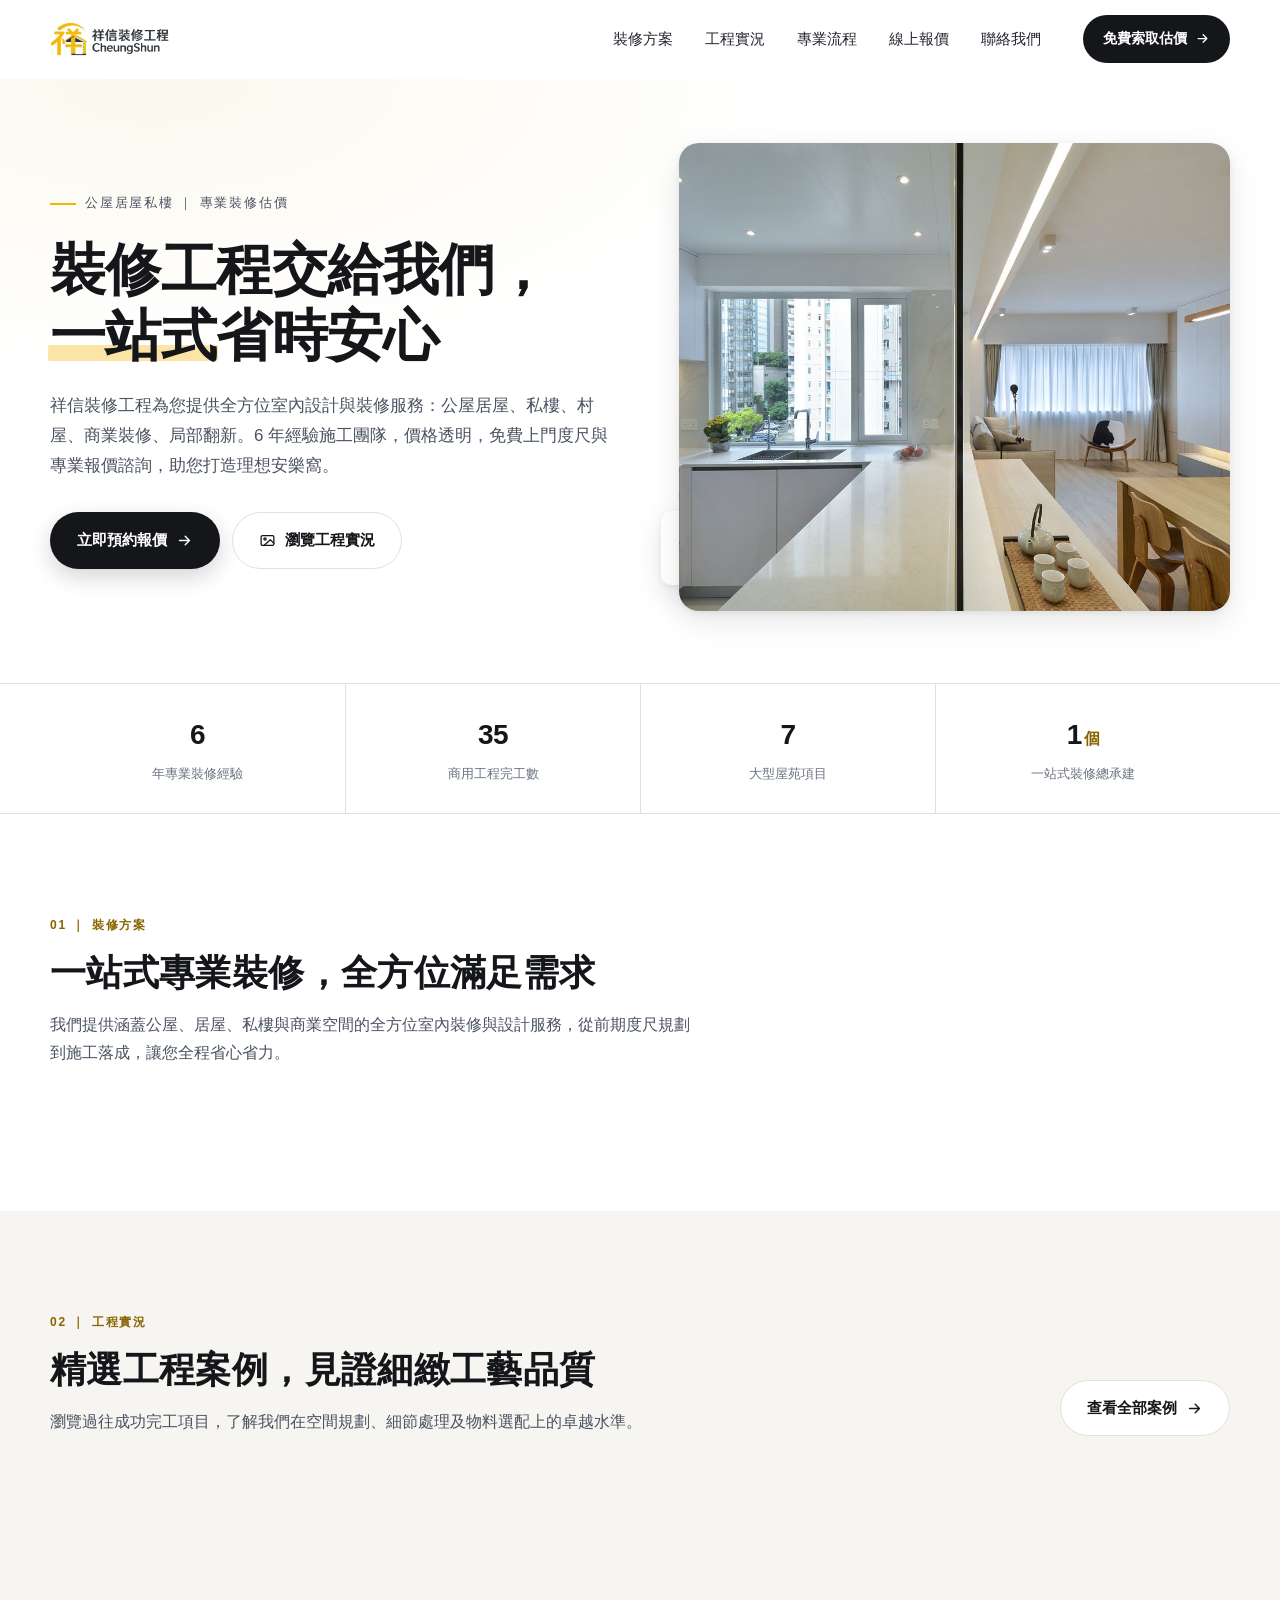
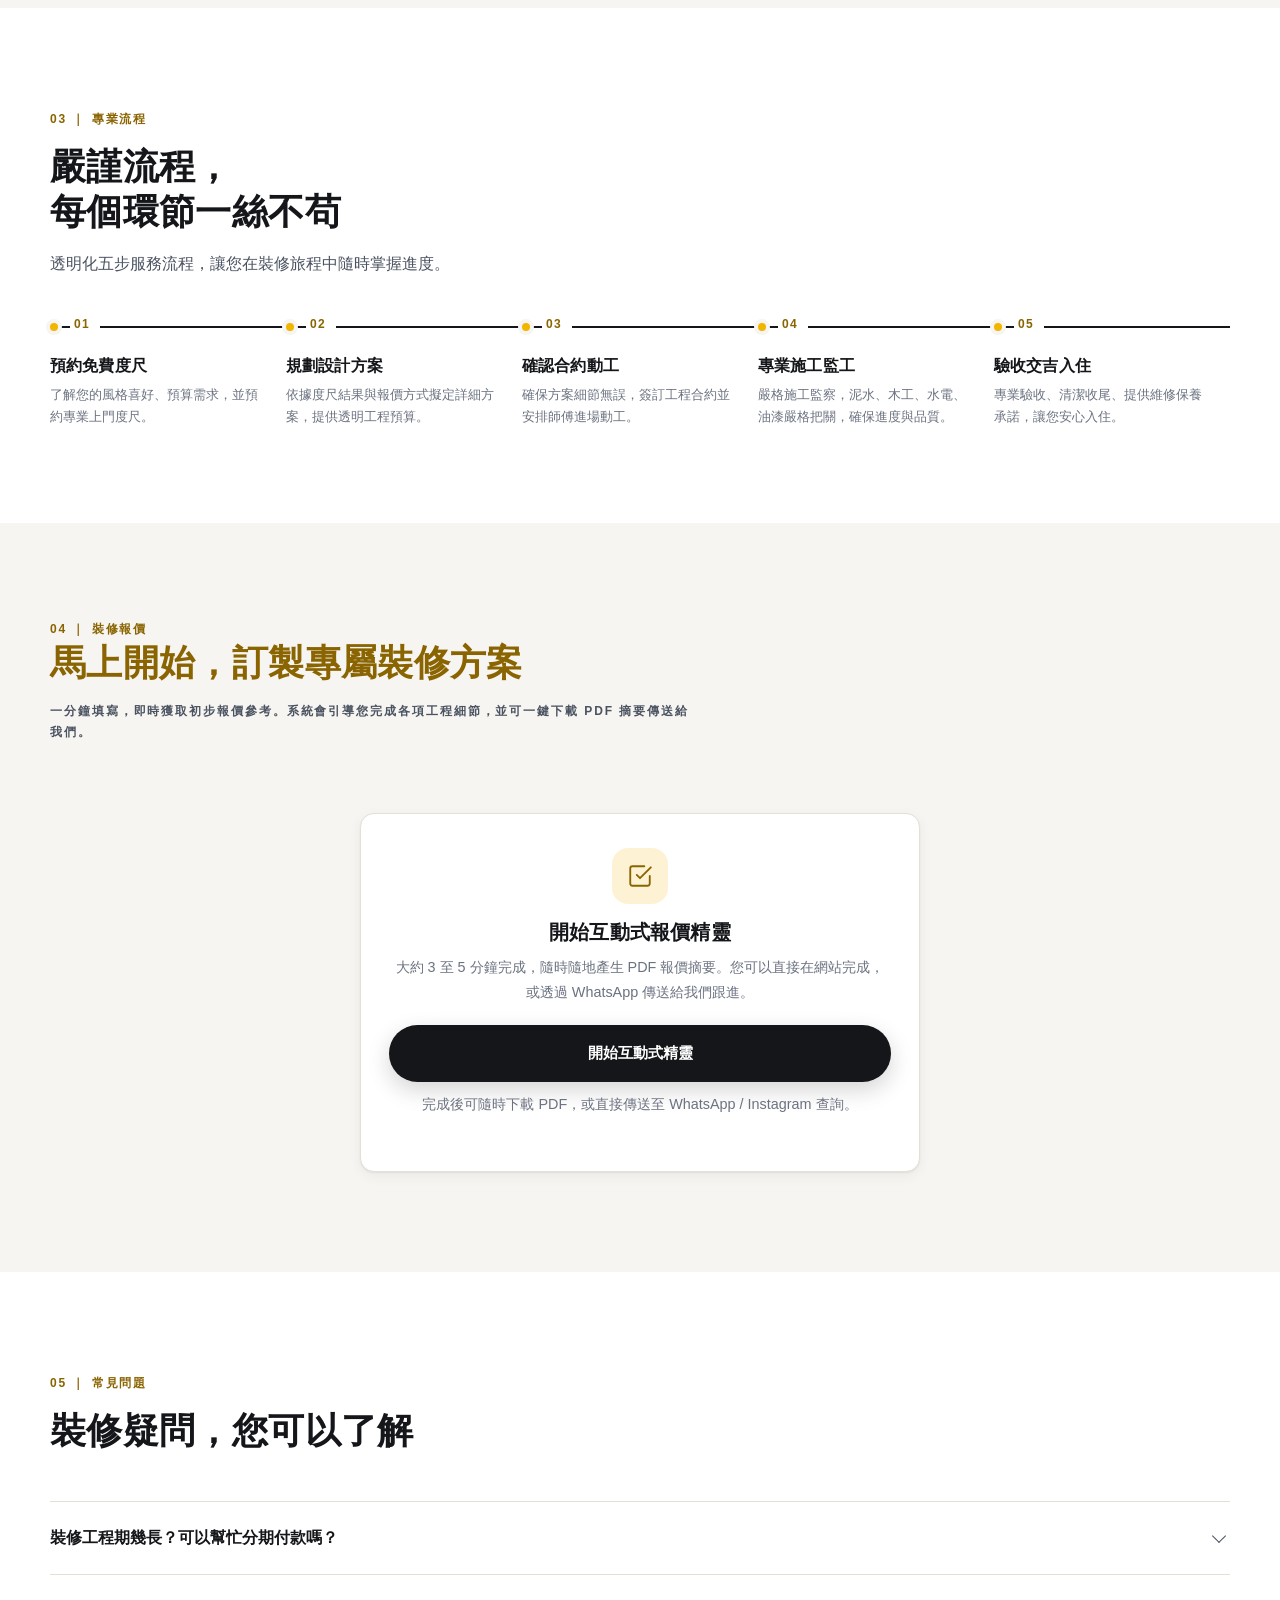
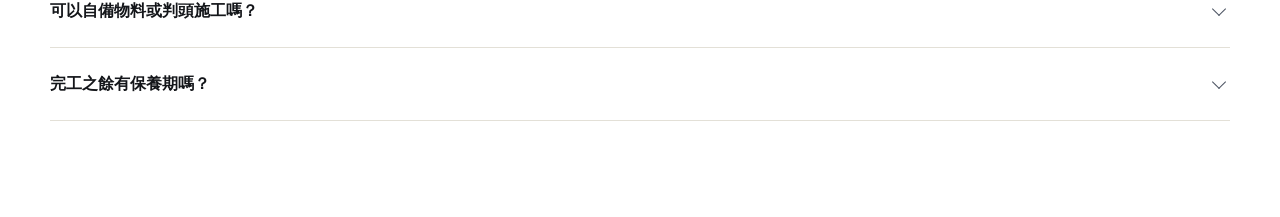
==== index.html @ 58a9c345 "Update index.html" ====
<!DOCTYPE html>
<html lang="zh-HK">
<head>
<meta charset="UTF-8">
<meta name="viewport" content="width=device-width, initial-scale=1">
<title>祥信裝修工程 CheungShun｜香港專業室內設計與裝修工程一站式服務</title>
<meta name="description" content="祥信裝修工程為您提供全方位裝修服務：公屋居屋、私樓、村屋、商業裝修、局部翻新、度尺報價。 6 年經驗保證，施工嚴謹，價格透明，免費上門度尺與專業報價諮詢。">
<meta name="theme-color" content="#14161A">
<meta property="og:type" content="website">
<meta property="og:site_name" content="祥信裝修工程 CheungShun">
<meta property="og:url" content="https://lkt2061042-bot.github.io/renovation-checklist/">
<meta property="og:title" content="祥信裝修工程 CheungShun｜香港專業室內設計與裝修工程">
<meta property="og:description" content="裝修工程交給我們，省時省力省心。專業團隊為您量身訂造最合適的裝修方案。">
<meta property="og:image" content="https://lkt2061042-bot.github.io/renovation-checklist/assets/og.jpg">
<meta property="og:image:width" content="1200">
<meta property="og:image:height" content="630">
<meta property="og:locale" content="zh_HK">
<meta name="twitter:card" content="summary_large_image">
<link rel="canonical" href="https://lkt2061042-bot.github.io/renovation-checklist/">
<link rel="icon" href="assets/favicon-32.png" sizes="32x32">
<link rel="apple-touch-icon" href="assets/icon.png">
<link rel="preload" as="image" href="assets/hero.jpg" fetchpriority="high">
<script type="application/ld+json">{"@context": "https://schema.org", "@type": "HomeAndConstructionBusiness", "name": "祥信裝修工程 CheungShun", "alternateName": "CheungShun Renovation", "description": "專業香港裝修工程服務：公屋居屋、私樓、村屋、商業裝修、局部翻新、度尺報價。施工嚴謹、價格透明、免費上門度尺。護航您的理想安樂窩。", "image": "assets/og.jpg", "areaServed": [{"@type": "AdministrativeArea", "name": "香港島"}, {"@type": "AdministrativeArea", "name": "九龍"}, {"@type": "AdministrativeArea", "name": "新界"}], "knowsAbout": ["公屋居屋", "私人屋苑", "村屋工程", "商業裝修", "局部翻新", "度尺報價"]}</script>
<style>
:root{
  --ink:#14161a; --ink-2:#22262e; --ink-3:#4b5361; --muted:#6b7280;
  --paper:#ffffff; --mist:#f6f5f1; --mist-2:#efeee8; --line:#e3e0d7;
  --brand:#f2b500; --brand-2:#ffc72c; --brand-ink:#8a6400;
  --radius:14px; --radius-sm:10px;
  --shadow-sm:0 1px 2px rgba(20,22,26,.06),0 4px 14px rgba(20,22,26,.05);
  --shadow-md:0 10px 30px rgba(20,22,26,.10),0 2px 6px rgba(20,22,26,.06);
  --wrap:1180px;
  --ease:cubic-bezier(.22,.61,.36,1);
  --font:"PingFang HK","Microsoft JhengHei","Noto Sans HK","Hiragino Sans GB",-apple-system,BlinkMacSystemFont,"Segoe UI",Roboto,sans-serif;
}
*,*::before,*::after{box-sizing:border-box}
html{scroll-behavior:smooth}
body{
  margin:0;font-family:var(--font);color:var(--ink);background:var(--paper);
  line-height:1.75;font-size:16px;-webkit-font-smoothing:antialiased;
  text-rendering:optimizeLegibility;
}
img{max-width:100%;display:block;height:auto}
a{color:inherit;text-decoration:none}
button{font:inherit;color:inherit}
h1,h2,h3,h4{margin:0;line-height:1.25;font-weight:700;letter-spacing:.01em}
p{margin:0}
ul{margin:0;padding:0;list-style:none}
:focus-visible{outline:2px solid var(--brand-ink);outline-offset:3px;border-radius:4px}
.wrap{width:min(100% - 40px,var(--wrap));margin-inline:auto}
.sr-only{position:absolute;width:1px;height:1px;padding:0;margin:-1px;overflow:hidden;clip:rect(0 0 0 0);white-space:nowrap;border:0}
.skip{position:fixed;top:-60px;left:16px;z-index:200;background:var(--ink);color:#fff;padding:10px 18px;border-radius:0 0 8px 8px;transition:top .2s}
.skip:focus{top:0}

/* ---------- header ---------- */
.hdr{position:sticky;top:0;z-index:80;background:rgba(255,255,255,.86);backdrop-filter:blur(14px) saturate(1.3);border-bottom:1px solid transparent;transition:border-color .3s,box-shadow .3s,background .3s}
.hdr.is-stuck{border-bottom-color:var(--line);box-shadow:0 6px 24px rgba(20,22,26,.06);background:rgba(255,255,255,.95)}
.hdr-in{display:flex;align-items:center;gap:28px;height:78px;transition:height .3s var(--ease)}
.hdr.is-stuck .hdr-in{height:66px}
.brand{display:flex;align-items:center;flex:none}
.brand img{height:34px;width:auto;transition:height .3s var(--ease)}
.hdr.is-stuck .brand img{height:30px}
.nav{display:flex;gap:4px;margin-left:auto}
.nav a{padding:9px 14px;border-radius:999px;font-size:.9375rem;color:var(--ink-2);position:relative;transition:color .2s,background .2s}
.nav a:hover{color:var(--ink);background:var(--mist)}
.nav a[aria-current="true"]{color:var(--ink);font-weight:600}
.nav a[aria-current="true"]::after{content:"";position:absolute;left:14px;right:14px;bottom:2px;height:2px;background:var(--brand);border-radius:2px}
.hdr-cta{display:inline-flex;align-items:center;gap:8px;background:var(--ink);color:#fff;padding:11px 20px;border-radius:999px;font-size:.9rem;font-weight:600;transition:transform .2s var(--ease),background .2s,box-shadow .2s}
.hdr-cta:hover{background:#000;transform:translateY(-1px);box-shadow:var(--shadow-md)}
.burger{display:none;width:44px;height:44px;border:1px solid var(--line);background:#fff;border-radius:12px;align-items:center;justify-content:center;cursor:pointer}
.burger span{display:block;width:18px;height:1.5px;background:var(--ink);position:relative;transition:transform .25s,opacity .2s}
.burger span::before,.burger span::after{content:"";position:absolute;left:0;width:18px;height:1.5px;background:var(--ink);transition:transform .25s,top .25s}
.burger span::before{top:-6px}.burger span::after{top:6px}
.burger[aria-expanded="true"] span{background:transparent}
.burger[aria-expanded="true"] span::before{top:0;transform:rotate(45deg)}
.burger[aria-expanded="true"] span::after{top:0;transform:rotate(-45deg)}
.mnav{display:none}

/* ---------- hero ---------- */
.hero{position:relative;padding:64px 0 0;overflow:hidden}
.hero::before{content:"";position:absolute;inset:0 0 auto;height:100%;background:
  radial-gradient(900px 420px at 12% 0%,#fbf8ee 0%,rgba(251,248,238,0) 70%)}
.hero-in{position:relative;display:grid;grid-template-columns:1.02fr .98fr;gap:56px;align-items:center;padding-bottom:72px}
.eyebrow{display:inline-flex;align-items:center;gap:9px;font-size:.8125rem;letter-spacing:.14em;color:var(--ink-3);text-transform:uppercase;margin-bottom:22px}
.eyebrow::before{content:"";width:26px;height:2px;background:var(--brand)}
h1{font-size:clamp(2.1rem,4.6vw,3.5rem);line-height:1.18;letter-spacing:-.01em;position:relative;z-index:0}
h1 .accent{position:relative;white-space:nowrap}
h1 .accent::after{content:"";position:absolute;left:-2px;right:-2px;bottom:6px;height:.28em;background:var(--brand);opacity:.35;z-index:-1;border-radius:2px}
.hero p.lede{margin-top:22px;color:var(--ink-3);font-size:1.0625rem;max-width:34em}
.hero-actions{display:flex;flex-wrap:wrap;gap:12px;margin-top:32px}
.btn{display:inline-flex;align-items:center;justify-content:center;gap:9px;padding:14px 26px;border-radius:999px;font-weight:600;font-size:.9375rem;border:1px solid transparent;cursor:pointer;transition:transform .2s var(--ease),background .2s,color .2s,box-shadow .2s,border-color .2s}
.btn:hover{transform:translateY(-2px)}
.btn[hidden]{display:none}
.btn-primary{background:var(--ink);color:#fff;box-shadow:0 8px 22px rgba(20,22,26,.18)}
.btn-primary:hover{background:#000;box-shadow:0 12px 28px rgba(20,22,26,.24)}
.btn-ghost{background:#fff;border-color:var(--line);color:var(--ink)}
.btn-ghost:hover{border-color:var(--ink);box-shadow:var(--shadow-sm)}
.btn-brand{background:var(--brand);color:#171400}
.btn-brand:hover{background:var(--brand-2)}
.btn svg{width:17px;height:17px;flex:none}
.hero-media{position:relative}
.hero-media img{width:100%;aspect-ratio:4/3.4;object-fit:cover;border-radius:calc(var(--radius) + 6px);box-shadow:var(--shadow-md);position:relative;z-index:1}
.hero-badge{position:absolute;left:-18px;bottom:26px;background:#fff;border-radius:var(--radius-sm);box-shadow:var(--shadow-md);padding:14px 18px;display:flex;align-items:center;gap:12px;max-width:78%}
.hero-badge b{font-size:1.375rem;line-height:1}
.hero-badge span{font-size:.8125rem;color:var(--muted);display:block;line-height:1.4}
.hero-badge .ico{width:38px;height:38px;border-radius:10px;background:var(--mist);display:grid;place-items:center;flex:none}

/* stats */
.stats{border-top:1px solid var(--line);border-bottom:1px solid var(--line);background:#fff}
.stats ul{display:grid;grid-template-columns:repeat(4,1fr)}
.stats li{padding:26px 8px;text-align:center;border-left:1px solid var(--line)}
.stats li:first-child{border-left:0}
.stats b{display:block;font-size:1.75rem;font-weight:700;letter-spacing:-.02em}
.stats b em{font-style:normal;color:var(--brand-ink);font-size:1rem;font-weight:600;margin-left:2px}
.stats span{font-size:.8125rem;color:var(--muted)}

/* ---------- section shell ---------- */
.sec{padding:96px 0}
.sec--mist{background:var(--mist)}
.sec-head{max-width:640px;margin-bottom:48px}
.sec-head .kicker{display:inline-block;font-size:.75rem;letter-spacing:.16em;color:var(--brand-ink);font-weight:700;margin-bottom:14px}
h1,h2,h3{text-wrap:balance}
.mbr{display:none}
@media (max-width:720px){.mbr{display:inline}}
.sec-head h2{font-size:clamp(1.6rem,3vw,2.25rem)}
.sec-head p{margin-top:16px;color:var(--ink-3)}
.sec-head--split{display:flex;justify-content:space-between;align-items:flex-end;gap:32px;max-width:none}
.sec-head--split>div{max-width:620px}

/* services */
.svc-grid{display:grid;grid-template-columns:repeat(auto-fit,minmax(258px,1fr));gap:18px}
.svc{background:#fff;border:1px solid var(--line);border-radius:var(--radius);padding:26px 24px;transition:transform .25s var(--ease),box-shadow .25s,border-color .25s;position:relative;overflow:hidden}
.svc::before{content:"";position:absolute;left:0;top:0;bottom:0;width:3px;background:var(--brand);transform:scaleY(0);transform-origin:top;transition:transform .3s var(--ease)}
.svc:hover{transform:translateY(-3px);box-shadow:var(--shadow-md);border-color:#d8d4c8}
.svc:hover::before{transform:scaleY(1)}
.svc-ico{width:44px;height:44px;border-radius:12px;background:var(--mist);display:grid;place-items:center;margin-bottom:16px;transition:background .25s}
.svc:hover .svc-ico{background:#fdf3d4}
.svc-ico svg{width:22px;height:22px;stroke:var(--ink);fill:none;stroke-width:1.6;stroke-linecap:round;stroke-linejoin:round}
.svc h3{font-size:1.0625rem;display:flex;align-items:baseline;gap:8px}
.svc h3 i{font-style:normal;font-size:.6875rem;color:var(--muted);font-weight:500;letter-spacing:.08em}
.svc p{margin-top:9px;font-size:.875rem;color:var(--muted)}
.svc ul{margin-top:14px;display:flex;flex-wrap:wrap;gap:6px}
.svc ul li{font-size:.75rem;color:var(--ink-3);background:var(--mist);border-radius:999px;padding:4px 10px}

/* portfolio */
.filters{display:flex;flex-wrap:wrap;gap:8px;margin-bottom:28px}
.chip{border:1px solid var(--line);background:#fff;border-radius:999px;padding:8px 16px;font-size:.875rem;cursor:pointer;transition:all .2s;color:var(--ink-3);white-space:nowrap}
.chip:hover{border-color:var(--ink-3);color:var(--ink)}
.chip[aria-pressed="true"]{background:var(--ink);border-color:var(--ink);color:#fff;font-weight:600}
.gal{display:grid;grid-template-columns:repeat(3,1fr);gap:18px}
.card{position:relative;border:0;padding:0;background:var(--mist-2);border-radius:var(--radius);overflow:hidden;cursor:pointer;text-align:left;display:block;width:100%;font:inherit}
.card img{width:100%;aspect-ratio:4/3;object-fit:cover;transition:transform .6s var(--ease),filter .3s}
.card::after{content:"";position:absolute;inset:0;background:linear-gradient(to top,rgba(12,14,18,.78) 0%,rgba(12,14,18,.28) 42%,rgba(12,14,18,0) 72%);opacity:.92;transition:opacity .3s}
.card:hover img{transform:scale(1.045)}
.card:hover::after{opacity:.98}
.card-body{position:absolute;left:0;right:0;bottom:0;padding:20px;color:#fff;z-index:2;display:flex;align-items:flex-end;justify-content:space-between;gap:12px}
.card-title{display:block;font-size:1.0625rem;font-weight:700;letter-spacing:.02em;line-height:1.3}
.card-body small{display:block;font-size:.75rem;opacity:.72;margin-top:2px;letter-spacing:.06em}
.card-count{font-size:.75rem;background:rgba(255,255,255,.16);border:1px solid rgba(255,255,255,.28);backdrop-filter:blur(6px);padding:4px 10px;border-radius:999px;white-space:nowrap}
.card-zoom{position:absolute;top:14px;right:14px;width:38px;height:38px;border-radius:50%;background:rgba(255,255,255,.94);display:grid;place-items:center;opacity:0;transform:translateY(-4px);transition:.25s var(--ease);z-index:2}
.card:hover .card-zoom,.card:focus-visible .card-zoom{opacity:1;transform:none}
.card-zoom svg{width:17px;height:17px;stroke:var(--ink);fill:none;stroke-width:2}
.card.is-hidden{display:none}

/* process */
.steps{display:grid;grid-template-columns:repeat(5,1fr);gap:0;counter-reset:step;border-top:2px solid var(--ink)}
.step{padding:28px 20px 0 0;position:relative}
.step::before{counter-increment:step;content:"0" counter(step);position:absolute;top:-14px;left:20px;background:var(--paper);padding:0 10px 0 4px;font-size:.75rem;letter-spacing:.1em;color:var(--brand-ink);font-weight:700}
.step h3{font-size:1rem;margin-bottom:8px}
.step p{font-size:.8125rem;color:var(--muted);line-height:1.65}
.step::after{content:"";position:absolute;left:0;top:-5px;width:8px;height:8px;border-radius:50%;background:var(--brand);box-shadow:0 0 0 4px var(--mist)}
.sec--mist .step::before{background:var(--mist)}
.sec--mist .step::after{box-shadow:0 0 0 4px var(--mist)}

/* quote form */
.quote-grid{display:grid;grid-template-columns:1.55fr .95fr;gap:36px;align-items:start}
.form-card{background:#fff;border:1px solid var(--line);border-radius:var(--radius);padding:32px}
.fgroup{margin-bottom:30px}
.fgroup:last-child{margin-bottom:0}
.fgroup>h3{font-size:1rem;display:flex;align-items:center;gap:10px;margin-bottom:6px}
.fgroup>h3 .dot{width:6px;height:6px;border-radius:50%;background:var(--brand);flex:none}
.fgroup>p.hint{font-size:.8125rem;color:var(--muted);margin-bottom:14px}
.field-row{display:grid;grid-template-columns:1fr 1fr;gap:14px}
.field{display:flex;flex-direction:column;gap:7px}
.field label{font-size:.8125rem;font-weight:600;color:var(--ink-2)}
.field select,.field input{appearance:none;border:1px solid var(--line);border-radius:var(--radius-sm);padding:11px 13px;font-size:.9375rem;background:#fff;color:var(--ink);width:100%;transition:border-color .2s,box-shadow .2s}
.field select{background-image:url("data:image/svg+xml,%3Csvg xmlns='http://www.w3.org/2000/svg' width='12' height='8' viewBox='0 0 12 8'%3E%3Cpath d='M1 1l5 5 5-5' stroke='%236b7280' stroke-width='1.6' fill='none' stroke-linecap='round'/%3E%3C/svg%3E");background-repeat:no-repeat;background-position:right 14px center;padding-right:36px}
.field select:focus,.field input:focus{outline:none;border-color:var(--ink-3);box-shadow:0 0 0 3px rgba(20,22,26,.06)}
.opts{display:grid;grid-template-columns:repeat(auto-fill,minmax(190px,1fr));gap:8px}
.opt{position:relative;display:flex;align-items:center;gap:10px;border:1px solid var(--line);border-radius:var(--radius-sm);padding:11px 13px;cursor:pointer;font-size:.875rem;background:#fff;transition:border-color .18s,background .18s,box-shadow .18s;user-select:none}
.opt:hover{border-color:#c9c4b6}
.opt input{position:absolute;opacity:0;width:1px;height:1px}
.box{width:17px;height:17px;border:1.5px solid #c2bdb0;border-radius:4px;flex:none;display:grid;place-items:center;transition:.18s}
.box svg{width:10px;height:10px;stroke:#171400;stroke-width:2.6;fill:none;opacity:0;transform:scale(.6);transition:.18s}
.opt input:checked~.box{background:var(--brand);border-color:var(--brand)}
.opt input:checked~.box svg{opacity:1;transform:none}
.opt:has(input:checked){border-color:var(--brand);background:#fffbef}
.opt input:focus-visible~.box{outline:2px solid var(--brand-ink);outline-offset:2px}
.opt span{padding-right:4px}
.opt .del{margin-left:auto;border:0;background:none;padding:2px;cursor:pointer;color:var(--muted);opacity:0;transition:opacity .15s;display:none}
.opt.is-custom .del{display:block}
.opt:hover .del{opacity:1}
.opt .del svg{width:13px;height:13px;stroke:currentColor;stroke-width:2}
.add{margin-top:10px;display:inline-flex;align-items:center;gap:6px;border:1px dashed #c9c4b6;background:none;color:var(--ink-3);padding:8px 14px;border-radius:999px;font-size:.8125rem;cursor:pointer;transition:.2s}
.add:hover{border-color:var(--ink-3);color:var(--ink);background:var(--mist)}

/* summary */
.summary{position:sticky;top:96px;background:var(--ink);color:#fff;border-radius:var(--radius);padding:28px;box-shadow:var(--shadow-md)}
.summary h3{font-size:1.0625rem;display:flex;align-items:center;justify-content:space-between;gap:10px}
.summary .badge{font-size:.75rem;background:rgba(255,255,255,.12);padding:3px 10px;border-radius:999px;font-weight:500}
.sum-rows{margin-top:18px;display:grid;gap:10px;font-size:.8125rem;max-height:260px;overflow:auto;padding-right:4px}
.sum-row{display:flex;justify-content:space-between;gap:14px;padding-bottom:9px;border-bottom:1px solid rgba(255,255,255,.09)}
.sum-row:last-child{border-bottom:0;padding-bottom:0}
.sum-row dt{color:rgba(255,255,255,.55);flex:none}
.sum-row dd{margin:0;text-align:right;color:rgba(255,255,255,.92)}
.sum-empty{margin-top:16px;font-size:.8125rem;color:rgba(255,255,255,.5);line-height:1.7}
.sum-actions{margin-top:22px;display:grid;gap:9px}
.sum-actions .btn{width:100%;justify-content:center;font-size:.875rem;padding:12px 18px}
.sum-note{margin-top:14px;font-size:.6875rem;color:rgba(255,255,255,.42);line-height:1.6}
.sum-msg{margin-top:10px;font-size:.75rem;color:var(--brand-2);min-height:1.2em}

/* faq */
.faq{display:grid;gap:0;border-top:1px solid var(--line)}
.faq details{border-bottom:1px solid var(--line);padding:0}
.faq summary{list-style:none;cursor:pointer;padding:22px 44px 22px 0;font-weight:600;position:relative;font-size:1rem}
.faq summary::-webkit-details-marker{display:none}
.faq summary::after{content:"";position:absolute;right:6px;top:50%;width:10px;height:10px;border-right:1.8px solid var(--ink-3);border-bottom:1.8px solid var(--ink-3);transform:translateY(-70%) rotate(45deg);transition:transform .25s var(--ease)}
.faq details[open] summary::after{transform:translateY(-30%) rotate(225deg)}
.faq .ans{padding:0 44px 24px 0;color:var(--ink-3);font-size:.9375rem}

/* contact */
.cta-band{background:var(--ink);color:#fff;position:relative;overflow:hidden}
.cta-band::before{content:"";position:absolute;right:-10%;top:-40%;width:60%;aspect-ratio:1;background:radial-gradient(circle,rgba(242,181,0,.18),transparent 65%)}
.cta-in{position:relative;display:grid;grid-template-columns:1.15fr .85fr;gap:48px;align-items:center;padding:84px 0}
.cta-in h2{font-size:clamp(1.7rem,3.2vw,2.4rem);color:#fff}
.cta-in p{margin-top:16px;color:rgba(255,255,255,.66);max-width:34em}
.cta-list{display:grid;gap:12px;margin-top:30px;font-size:.9rem;color:rgba(255,255,255,.8)}
.cta-list li{display:flex;align-items:center;gap:12px}
.cta-list li[hidden]{display:none}
.cta-list svg{width:18px;height:18px;stroke:var(--brand);fill:none;stroke-width:1.7;flex:none}
.cta-card{background:#fff;color:var(--ink);border-radius:var(--radius);padding:30px;box-shadow:0 24px 60px rgba(0,0,0,.35)}
.cta-card h3{font-size:1.0625rem}
.cta-card p{color:var(--muted);font-size:.875rem;margin-top:8px}
.cta-card .btn{margin-top:18px;width:100%}
.cta-card .btn+.btn{margin-top:10px}
.cta-card .small{margin-top:16px;font-size:.75rem;color:var(--muted);text-align:center}

/* footer */
.ftr{background:#0e1013;color:rgba(255,255,255,.62);padding:56px 0 30px;font-size:.875rem}
.ftr-top{display:flex;justify-content:space-between;gap:40px;align-items:flex-start;padding-bottom:36px;border-bottom:1px solid rgba(255,255,255,.09)}
.ftr img{height:46px;width:auto}
.ftr p{margin-top:16px;max-width:30em;font-size:.8125rem;line-height:1.75}
.ftr-cols{display:flex;gap:64px}
.ftr-cols h4{color:#fff;font-size:.8125rem;letter-spacing:.08em;margin-bottom:14px}
.ftr-cols li{margin-bottom:9px}
.ftr-cols a:hover{color:var(--brand)}
.ftr-bot{display:flex;justify-content:space-between;gap:20px;padding-top:24px;font-size:.75rem;color:rgba(255,255,255,.38);flex-wrap:wrap}

/* lightbox */
.lb{position:fixed;inset:0;z-index:120;display:none;background:#08090b;color:#fff;flex-direction:column}
.lb[open],.lb.is-open{display:flex}
.lb-top{display:flex;justify-content:space-between;align-items:center;padding:18px 24px;border-bottom:1px solid rgba(255,255,255,.1);flex:none}
.lb-title{font-size:.9375rem;letter-spacing:.04em}
.lb-title small{display:block;color:rgba(255,255,255,.45);font-size:.75rem;margin-top:2px;letter-spacing:.06em}
.lb-btn{width:42px;height:42px;border-radius:50%;background:rgba(255,255,255,.08);border:1px solid rgba(255,255,255,.14);color:#fff;display:grid;place-items:center;cursor:pointer;transition:.2s}
.lb-btn:hover{background:rgba(255,255,255,.18)}
.lb-btn svg{width:18px;height:18px;stroke:currentColor;fill:none;stroke-width:1.8;stroke-linecap:round;stroke-linejoin:round}
.lb-stage{flex:1;display:grid;grid-template-columns:64px 1fr 64px;align-items:center;gap:8px;padding:12px 16px;min-height:0}
.lb-fig{margin:0;display:grid;place-items:center;height:100%;min-height:0}
.lb-fig img{max-width:100%;max-height:100%;object-fit:contain;border-radius:6px;opacity:0;transition:opacity .25s}
.lb-fig img.is-in{opacity:1}
.lb-thumbs{display:flex;gap:8px;justify-content:center;padding:10px 16px 20px;overflow-x:auto;flex:none}
.lb-thumbs button{width:76px;height:54px;border-radius:6px;overflow:hidden;border:2px solid transparent;padding:0;background:none;cursor:pointer;opacity:.5;transition:.2s;flex:none}
.lb-thumbs button img{width:100%;height:100%;object-fit:cover}
.lb-thumbs button[aria-current="true"]{opacity:1;border-color:var(--brand)}
.lb-thumbs button:hover{opacity:.85}
.lb-count{position:absolute;bottom:calc(100% + 12px);left:0;font-size:.75rem;color:rgba(255,255,255,.5)}
body.no-scroll{overflow:hidden}

/* reveal */
.reveal{opacity:0;transform:translateY(18px);transition:opacity .7s var(--ease),transform .7s var(--ease)}
.reveal.is-in{opacity:1;transform:none}

/* responsive */
@media (max-width:1024px){
  .hero-in{grid-template-columns:1fr;gap:40px}
  .hero-media img{aspect-ratio:16/10}
  .quote-grid{grid-template-columns:1fr}
  .summary{position:static}
  .gal{grid-template-columns:repeat(2,1fr)}
  .steps{grid-template-columns:repeat(2,1fr);gap:26px 0}
  .step{padding-right:24px}
  .cta-in{grid-template-columns:1fr;gap:36px}
  .nav{display:none}
  .burger{display:flex}
  .hdr-cta{display:none}
  .mnav{display:block;position:fixed;inset:78px 0 auto;background:#fff;border-bottom:1px solid var(--line);box-shadow:var(--shadow-md);z-index:79;transform:translateY(-8px);opacity:0;pointer-events:none;transition:.25s var(--ease)}
  .mnav.is-open{transform:none;opacity:1;pointer-events:auto}
  .mnav a{display:block;padding:16px 24px;border-bottom:1px solid var(--mist-2);font-size:1rem}
  .mnav a:last-child{border:0;color:var(--brand-ink);font-weight:600}
  .ftr-top{flex-direction:column;gap:32px}
  .ftr-cols{gap:48px}
}
@media (max-width:720px){
  .sec{padding:68px 0}
  .wrap{width:min(100% - 32px,var(--wrap))}
  .hero{padding-top:44px}
  .hero-in{padding-bottom:52px}
  .hero-badge{left:8px;bottom:12px;padding:12px 14px}
  .stats ul{grid-template-columns:repeat(2,1fr)}
  .stats li{border-left:1px solid var(--line);padding:20px 8px}
  .stats li:nth-child(odd){border-left:0}
  .stats li:nth-child(n+3){border-top:1px solid var(--line)}
  .gal{grid-template-columns:1fr}
  .steps{grid-template-columns:1fr}
  .step{padding:22px 0 0}
  .field-row{grid-template-columns:1fr}
  .form-card{padding:22px}
  .summary{padding:22px}
  .sec-head--split{flex-direction:column;align-items:flex-start}
  .lb-stage{grid-template-columns:1fr;padding:0}
  .lb-prev,.lb-next{display:none}
  .lb-top{padding:12px 16px}
  .cta-in{padding:64px 0}
  .ftr-cols{flex-direction:column;gap:28px}
}
@media print{
  .hdr,.mnav,.hero,.stats,#services,#work,#process,#faq,.cta-band,.ftr,.lb,.filters,
  .sum-actions,.sum-msg,.sum-note,.add,.sec-head .kicker{display:none!important}
  body{background:#fff;color:#000;font-size:12pt}
  .sec{padding:0}
  .sec-head{margin-bottom:14px}
  .sec-head h2{font-size:16pt}
  .quote-grid{display:block}
  .form-card{border:0;padding:0}
  .fgroup:not(.has-sel){display:none}
  .fgroup{margin-bottom:14px;break-inside:avoid}
  .opt{border:0;padding:2px 0;background:none!important}
  .opt:has(input:not(:checked)){display:none}
  .field select{border:0;border-bottom:1px solid #999;border-radius:0;padding:2px 0}
  .summary{position:static;background:#fff;color:#000;box-shadow:none;padding:18px 0 0;border-top:2px solid #000;margin-top:18px}
  .summary h3,.summary .badge{color:#000}
  .summary .badge{border:1px solid #000;background:none}
  .sum-row{border-bottom:1px solid #ccc}
  .sum-row dt{color:#444}
  .sum-row dd{color:#000}
  .sum-empty{color:#444}
}
@media (prefers-reduced-motion:reduce){
  *,*::before,*::after{animation-duration:.01ms!important;transition-duration:.01ms!important;scroll-behavior:auto!important}
  .reveal{opacity:1;transform:none}
}
</style>
<link rel="stylesheet" href="wizard.css?v=20261102b">
</head>
<body>
<a class="skip" href="#main">跳到主要內容</a>

<header class="hdr" id="hdr">
  <div class="wrap hdr-in">
    <a class="brand" href="#" aria-label="祥信裝修工程 CheungShun 首頁">
      <img src="assets/logo.png" width="760" height="217" alt="祥信裝修工程 CheungShun">
    </a>
    <nav class="nav" aria-label="頁首導覽">
      <a href="#services">裝修方案</a>
      <a href="#work">工程實況</a>
      <a href="#process">專業流程</a>
      <a href="#quote">線上報價</a>
      <a href="#contact">聯絡我們</a>
    </nav>
    <a class="hdr-cta" href="#quote">
      免費索取估價
      <svg viewBox="0 0 24 24" width="15" height="15" fill="none" stroke="currentColor" stroke-width="2" stroke-linecap="round" stroke-linejoin="round" aria-hidden="true"><path d="M5 12h14M13 6l6 6-6 6"/></svg>
    </a>
    <button class="burger" id="burger" aria-expanded="false" aria-controls="mnav" aria-label="打開導覽選單"><span></span></button>
  </div>
</header>
<nav class="mnav" id="mnav" aria-label="手機選單">
  <a href="#services">裝修方案</a>
  <a href="#work">工程實況</a>
  <a href="#process">專業流程</a>
  <a href="#faq">常見問題</a>
  <a href="#contact">聯絡我們</a>
</nav>

<main id="main">
  <section class="hero">
    <div class="wrap hero-in">
      <div class="hero-copy">
        <p class="eyebrow">公屋居屋私樓 ｜ 專業裝修估價</p>
        <h1>裝修工程交給我們，<br><span class="accent">一站式</span>省時安心</h1>
        <p class="lede">祥信裝修工程為您提供全方位室內設計與裝修服務：公屋居屋、私樓、村屋、商業裝修、局部翻新。6 年經驗施工團隊，價格透明，免費上門度尺與專業報價諮詢，助您打造理想安樂窩。</p>
        <div class="hero-actions">
          <a class="btn btn-primary" href="#quote">
            立即預約報價
            <svg viewBox="0 0 24 24" fill="none" stroke="currentColor" stroke-width="2" stroke-linecap="round" stroke-linejoin="round" aria-hidden="true"><path d="M5 12h14M13 6l6 6-6 6"/></svg>
          </a>
          <a class="btn btn-ghost" href="#work">
            <svg viewBox="0 0 24 24" fill="none" stroke="currentColor" stroke-width="1.8" stroke-linecap="round" stroke-linejoin="round" aria-hidden="true"><rect x="3" y="5" width="18" height="14" rx="2"/><circle cx="8.5" cy="10" r="1.6"/><path d="M21 16l-5-5-9 8"/></svg>
            瀏覽工程實況
          </a>
        </div>
      </div>
      <div class="hero-media">
        <img src="assets/hero.jpg" width="2100" height="1181" alt="祥信裝修工程工程實況：客廳現代簡約風格裝修設計" fetchpriority="high">
        <div class="hero-badge">
          <span class="ico" aria-hidden="true">
            <svg width="20" height="20" viewBox="0 0 24 24" fill="none" stroke="#14161a" stroke-width="1.7" stroke-linecap="round" stroke-linejoin="round"><path d="M3 21h18M5 21V9l7-5 7 5v12"/><path d="M9 21v-6h6v6"/></svg>
          </span>
          <div><b>6</b> 年專業經驗<br><span>香港島 ｜ 九龍 ｜ 新界</span></div>
        </div>
      </div>
    </div>
  </section>

  <div class="stats">
    <div class="wrap">
      <ul>
        <li><b data-count="6">6</b><span>年專業裝修經驗</span></li>
        <li><b data-count="35">35</b><span>商用工程完工數</span></li>
        <li><b data-count="7">7</b><span>大型屋苑項目</span></li>
        <li><b>1<em>個</em></b><span>一站式裝修總承建</span></li>
      </ul>
    </div>
  </div>

  <section class="sec" id="services">
    <div class="wrap">
      <div class="sec-head">
        <span class="kicker">01 ｜ 裝修方案</span>
        <h2>一站式專業裝修，<br class="mbr">全方位滿足需求</h2>
        <p>我們提供涵蓋公屋、居屋、私樓與商業空間的全方位室內裝修與設計服務，從前期度尺規劃到施工落成，讓您全程省心省力。</p>
      </div>
      <div class="svc-grid" id="svcGrid"></div>
    </div>
  </section>

  <section class="sec sec--mist" id="work">
    <div class="wrap">
      <div class="sec-head sec-head--split">
        <div>
          <span class="kicker">02 ｜ 工程實況</span>
          <h2>精選工程案例，<br class="mbr">見證細緻工藝品質</h2>
          <p>瀏覽過往成功完工項目，了解我們在空間規劃、細節處理及物料選配上的卓越水準。</p>
        </div>
        <button class="btn btn-ghost" id="lbAll" type="button">
          查看全部案例
          <svg viewBox="0 0 24 24" fill="none" stroke="currentColor" stroke-width="2" stroke-linecap="round" stroke-linejoin="round" aria-hidden="true"><path d="M5 12h14M13 6l6 6-6 6"/></svg>
        </button>
      </div>
      <div class="filters" id="filters" role="group" aria-label="篩選案例分類"></div>
      <div class="gal" id="gal"></div>
    </div>
  </section>

  <section class="sec" id="process">
    <div class="wrap">
      <div class="sec-head">
        <span class="kicker">03 ｜ 專業流程</span>
        <h2>嚴謹流程，<br>每個環節一絲不苟</h2>
        <p>透明化五步服務流程，讓您在裝修旅程中隨時掌握進度。</p>
      </div>
      <div class="steps">
        <div class="step"><h3>預約免費度尺</h3><p>了解您的風格喜好、預算需求，並預約專業上門度尺。</p></div>
        <div class="step"><h3>規劃設計方案</h3><p>依據度尺結果與報價方式擬定詳細方案，提供透明工程預算。</p></div>
        <div class="step"><h3>確認合約動工</h3><p>確保方案細節無誤，簽訂工程合約並安排師傅進場動工。</p></div>
        <div class="step"><h3>專業施工監工</h3><p>嚴格施工監察，泥水、木工、水電、油漆嚴格把關，確保進度與品質。</p></div>
        <div class="step"><h3>驗收交吉入住</h3><p>專業驗收、清潔收尾、提供維修保養承諾，讓您安心入住。</p></div>
      </div>
    </div>
  </section>

  <section class="sec sec--mist" id="quote">
    <div class="wrap">
      <div class="sec-head">
        <span class="kicker">04 ｜ 裝修報價</h3>
        <h2>馬上開始，<br class="mbr">訂製專屬裝修方案</h2>
        <p>一分鐘填寫，即時獲取初步報價參考。系統會引導您完成各項工程細節，並可一鍵下載 PDF 摘要傳送給我們。</p>
      </div>
      <div class="qz-launch">
        <div class="qz-launch-card">
          <span class="qz-launch-ico" aria-hidden="true">
            <svg viewBox="0 0 24 24" fill="none" stroke="currentColor" stroke-width="1.7" stroke-linecap="round" stroke-linejoin="round"><path d="M9 11l3 3L22 4"/><path d="M21 12v7a2 2 0 01-2 2H5a2 2 0 01-2-2V5a2 2 0 012-2h11"/></svg>
          </span>
          <h3>開始互動式報價精靈</h3>
          <p>大約 3 至 5 分鐘完成，隨時隨地產生 PDF 報價摘要。您可以直接在網站完成，或透過 WhatsApp 傳送給我們跟進。</p>
          <button class="btn btn-primary" id="qzStart" type="button">開始互動式精靈</button>
          <p class="qz-launch-note">完成後可隨時下載 PDF，或直接傳送至 WhatsApp / Instagram 查詢。</p>
        </div>
      </div>
    </div>
  </section>

  <section class="sec" id="faq">
    <div class="wrap">
      <div class="sec-head">
        <span class="kicker">05 ｜ 常見問題</span>
        <h2>裝修疑問，您可以了解</h2>
      </div>
      <div class="faq">
        <details>
          <summary>裝修工程期幾長？可以幫忙分期付款嗎？</summary>
          <div class="ans">我們提供標準分期付款方案：訂金、施工進度款、完工驗收尾款，讓您分階段支付工程費用。工程期因應工程複雜度而定，標準公屋居屋約需 2 至 3 個月。</div>
        </details>
        <details>
          <summary>可以自備物料或判頭施工嗎？</summary>
          <div class="ans">可以客製化需求，您可以自備部分物料（如磁磚、潔具、燈飾等），我們亦提供一站式全包物料與設計方案。具體細節可在度尺時進一步商討。</div>
        </details>
        <details>
          <summary>完工之餘有保養期嗎？</summary>
          <div class="ans">有信心保證：我們所有工程均提供結構及工藝保養，涵蓋泥水、木工、水電、油漆，細緻照顧每位業主的需要。完工後有任何問題，隨時聯絡我們團隊處理。</div>
        </details>
      </div>
    </div>
  </section>
</main>
</body>
</html>
---- wizard.css ----
/* ---------- quote wizard ---------- */
.qz-launch{display:grid;place-items:center;padding:8px 0 4px}
.qz-launch-card{max-width:560px;width:100%;background:#fff;border:1px solid var(--line);border-radius:var(--radius);padding:34px 28px;text-align:center;box-shadow:var(--shadow-sm)}
.qz-launch-ico{width:56px;height:56px;margin:0 auto 16px;border-radius:16px;background:#fdf3d4;display:grid;place-items:center}
.qz-launch-ico svg{width:26px;height:26px;stroke:var(--brand-ink);fill:none;stroke-width:1.7;stroke-linecap:round;stroke-linejoin:round}
.qz-launch-card h3{font-size:1.25rem}
.qz-launch-card p{color:var(--muted);font-size:.9rem;margin:10px auto 20px;max-width:34em}
.qz-launch-card .btn{width:100%}
.qz-launch-note{margin-top:14px;font-size:.72rem;color:var(--muted)}

/* full-screen overlay */
.qz{position:fixed;inset:0;z-index:200;background:var(--mist);display:flex;flex-direction:column}
.qz[hidden]{display:none}
.qz-top{flex:none;display:flex;align-items:center;gap:14px;padding:13px 14px;background:#fff;border-bottom:1px solid var(--line)}
.qz-close{width:38px;height:38px;flex:none;border:1px solid var(--line);background:#fff;border-radius:50%;display:grid;place-items:center;cursor:pointer;color:var(--ink-3);transition:.2s}
.qz-close:hover{color:var(--ink);border-color:var(--ink-3)}
.qz-close svg{width:16px;height:16px;stroke:currentColor;fill:none;stroke-width:2;stroke-linecap:round}
.qz-bar{flex:1;height:7px;background:var(--mist-2);border-radius:999px;overflow:hidden}
.qz-fill{display:block;height:100%;width:0;background:var(--brand);border-radius:999px;transition:width .35s var(--ease)}
.qz-count{flex:none;font-size:.78rem;font-weight:600;color:var(--muted);white-space:nowrap}
.qz-body{flex:1;overflow-y:auto;padding:22px 16px 30px;-webkit-overflow-scrolling:touch}
.qz-foot{flex:none;display:flex;gap:10px;padding:12px 16px calc(12px + env(safe-area-inset-bottom));background:#fff;border-top:1px solid var(--line)}
.qz-foot .btn{flex:1;padding:14px 18px;font-size:.95rem}
.qz-foot .btn:disabled{opacity:.45;cursor:not-allowed;transform:none}

.qz-card{max-width:640px;margin:0 auto}
.qz-kicker{display:inline-flex;align-items:center;gap:8px;font-size:.74rem;letter-spacing:.12em;color:var(--brand-ink);font-weight:700}
.qz-kicker::before{content:"";width:20px;height:2px;background:var(--brand)}
.qz-card h2{font-size:clamp(1.35rem,5vw,1.85rem);margin:12px 0 8px;letter-spacing:.002em}
.qz-sub{color:var(--muted);font-size:.9rem;margin:0 0 22px}
.qz-req{color:var(--brand-ink);font-weight:600}
.qz-error{display:none;color:#c62828;font-size:.8rem;margin-top:10px}
.qz-error.is-on{display:block}

/* option cards */
.qz-opts{display:grid;gap:10px}
.qopt{position:relative;display:flex;gap:12px;align-items:stretch;text-align:left;border:1px solid var(--line);background:#fff;border-radius:var(--radius);padding:10px;cursor:pointer;transition:border-color .18s,background .18s,box-shadow .18s,transform .12s}
.qopt:hover{border-color:#c9c4b6;transform:translateY(-1px)}
.qopt:active{transform:translateY(0)}
.qopt.is-on{border-color:var(--brand);background:#fffbef;box-shadow:0 0 0 3px rgba(242,181,0,.12)}
.qopt-ico{width:44px;height:44px;flex:none;border-radius:11px;background:var(--mist);display:grid;place-items:center;align-self:center}
.qopt-ico svg{width:21px;height:21px;stroke:var(--ink);fill:none;stroke-width:1.6;stroke-linecap:round;stroke-linejoin:round}
.qopt-txt{flex:1;display:flex;flex-direction:column;justify-content:center;min-width:0;padding-right:26px}
.qopt-txt b{font-size:.95rem;line-height:1.35}
.qopt-txt small{font-size:.77rem;color:var(--muted);margin-top:3px;line-height:1.45;display:block}
.qopt-check{position:absolute;top:12px;right:12px;width:22px;height:22px;border:1.6px solid var(--line);border-radius:50%;display:grid;place-items:center;color:transparent;transition:.18s;flex:none}
.qopt.is-on .qopt-check{background:var(--brand);border-color:var(--brand);color:#171400}
.qopt-check svg{width:12px;height:12px;stroke:currentColor;fill:none;stroke-width:2.6;stroke-linecap:round;stroke-linejoin:round}
.qopt.multi .qopt-check{border-radius:6px}
.qz-multi-hint{font-size:.74rem;color:var(--muted);margin:0 0 12px}

/* inputs */
.qz-field{width:100%;border:1px solid var(--line);border-radius:var(--radius-sm);padding:14px 15px;font-size:1.05rem;background:#fff;color:var(--ink);transition:border-color .2s,box-shadow .2s}
.qz-field:focus{outline:none;border-color:var(--ink-3);box-shadow:0 0 0 3px rgba(20,22,26,.06)}
textarea.qz-field{min-height:130px;resize:vertical;line-height:1.6}
.qz-unit{display:flex;align-items:center;gap:10px}
.qz-unit .qz-field{flex:1}
.qz-unit b{font-size:.9rem;color:var(--muted);white-space:nowrap}
.qz-photo{display:grid;place-items:center;gap:10px;border:1.5px dashed #c9c4b6;border-radius:var(--radius);padding:34px 20px;background:#fff;color:var(--muted);text-align:center}
.qz-photo svg{width:34px;height:34px;stroke:var(--muted);fill:none;stroke-width:1.5;stroke-linecap:round;stroke-linejoin:round}
.qz-photo p{font-size:.82rem;max-width:30em}

/* summary */
.qz-summary{background:#fff;border:1px solid var(--line);border-radius:var(--radius);padding:26px 22px;box-shadow:var(--shadow-sm)}
.qz-sum-head{display:flex;align-items:center;gap:12px;padding-bottom:16px;border-bottom:1px solid var(--line)}
.qz-sum-head .qz-sum-ico{width:44px;height:44px;border-radius:12px;background:#e7f6e9;display:grid;place-items:center;flex:none}
.qz-sum-head .qz-sum-ico svg{width:22px;height:22px;stroke:#2e7d32;fill:none;stroke-width:1.8;stroke-linecap:round;stroke-linejoin:round}
.qz-sum-head h3{font-size:1.1rem}
.qz-sum-head p{color:var(--muted);font-size:.8rem;margin-top:2px}
.qz-sum-rows{margin-top:14px;display:grid;gap:8px;max-height:46vh;overflow:auto;padding-right:4px}
.qz-sum-row{display:grid;grid-template-columns:1fr;gap:2px;padding:10px 0;border-bottom:1px solid var(--mist-2)}
.qz-sum-row:last-child{border-bottom:0}
.qz-sum-row dt{font-size:.72rem;color:var(--muted);letter-spacing:.02em}
.qz-sum-row dd{margin:0;font-size:.92rem;color:var(--ink);line-height:1.45}
.qz-sum-actions{margin-top:18px;display:grid;gap:9px}
.qz-sum-actions .btn{width:100%;justify-content:center;font-size:.9rem}
.qz-sum-note{margin-top:12px;font-size:.7rem;color:var(--muted);text-align:center;line-height:1.6}
.qz-sum-msg{margin-top:10px;font-size:.78rem;color:#2e7d32;text-align:center;min-height:1.2em}

@media (max-width:720px){
  .qz-body{padding:18px 14px 26px}
  .qz-foot{padding:10px 12px calc(10px + env(safe-area-inset-bottom))}
}
@media print{
  .qz{position:static;display:block;background:#fff}
  .qz-top,.qz-foot,.qz-close{display:none}
}

/* ---------- PDF document ---------- */
/* The document itself must stay in normal flow: html2pdf measures the height
   of its own container, and a fixed/absolute element adds no height, which
   produced a blank canvas and an empty PDF. It is parked off-screen by its
   fixed-position stage, then deep-cloned by html2pdf. */
.pdf-stage{position:fixed;left:-20000px;top:0;width:718px;height:0;overflow:hidden;pointer-events:none;z-index:-1}
.pdf-doc{position:static;width:100%;background:#fff;color:#14161a;font-family:"Microsoft JhengHei","PingFang HK","Noto Sans HK",sans-serif;font-size:12px;line-height:1.55;padding:0}
.pdf-top{display:flex;justify-content:space-between;align-items:flex-start;border-bottom:3px solid #f2b500;padding-bottom:18px}
.pdf-logo{height:44px;width:auto}
.pdf-top-right{text-align:right}
.pdf-label{font-size:9px;letter-spacing:.18em;color:#8a6400;font-weight:700}
.pdf-ref{font-size:10px;color:#6b7280;margin-top:4px}
.pdf-title{font-size:28px;font-weight:700;margin:26px 0 4px;letter-spacing:.02em}
.pdf-sub{font-size:12px;color:#6b7280;margin-bottom:18px}
.pdf-meta{font-size:10.5px;color:#4b5361;border-top:1px solid #e3e0d7;border-bottom:1px solid #e3e0d7;padding:8px 0;margin-bottom:18px}
.pdf-facts{display:grid;grid-template-columns:1fr 1fr;gap:10px;margin-bottom:22px}
.pdf-fact{background:#f7f6f2;border-left:3px solid #f2b500;padding:10px 12px;break-inside:avoid}
.pdf-fact span{display:block;font-size:9px;letter-spacing:.08em;color:#8a6400;font-weight:700}
.pdf-fact b{display:block;font-size:13px;margin-top:3px;color:#14161a;line-height:1.4}
.pdf-group{margin-bottom:18px}
.pdf-head{break-inside:avoid;page-break-inside:avoid;padding-top:6px}
.pdf-group h3{font-size:12px;color:#14161a;border-bottom:2px solid #14161a;padding-bottom:4px;margin-bottom:0;letter-spacing:.04em}
.pdf-row{display:grid;grid-template-columns:34% 66%;gap:10px;padding:7px 0;border-bottom:1px solid #efeee8;break-inside:avoid;page-break-inside:avoid}
.pdf-row:nth-child(even){background:#fbfaf7}
.pdf-q{color:#6b7280;font-size:10.5px}
.pdf-a{color:#14161a;font-size:11px;font-weight:600}
.pdf-foot{margin-top:26px;border-top:2px solid #14161a;padding-top:10px;font-size:9px;color:#6b7280;line-height:1.7}
.pdf-foot b{color:#14161a}

/* ---------- browser print / Save as PDF ---------- */
#qzPrintRoot{display:none}
@page{size:A4;margin:12mm 10mm}
@media print{
  html,body{background:#fff!important}
  body.is-printing>*:not(#qzPrintRoot){display:none!important}
  body.is-printing #qzPrintRoot{display:block!important}
  body.is-printing .pdf-doc{width:auto;max-width:none;background:#fff;color:#14161a;font-size:10.5pt;line-height:1.5}
  body.is-printing .pdf-doc *{-webkit-print-color-adjust:exact;print-color-adjust:exact}
  .pdf-head,.pdf-row,.pdf-fact,.pdf-facts,.pdf-foot{break-inside:avoid;page-break-inside:avoid}
  .pdf-group h3{break-after:avoid;page-break-after:avoid}
  .pdf-doc a{color:inherit;text-decoration:none}
}
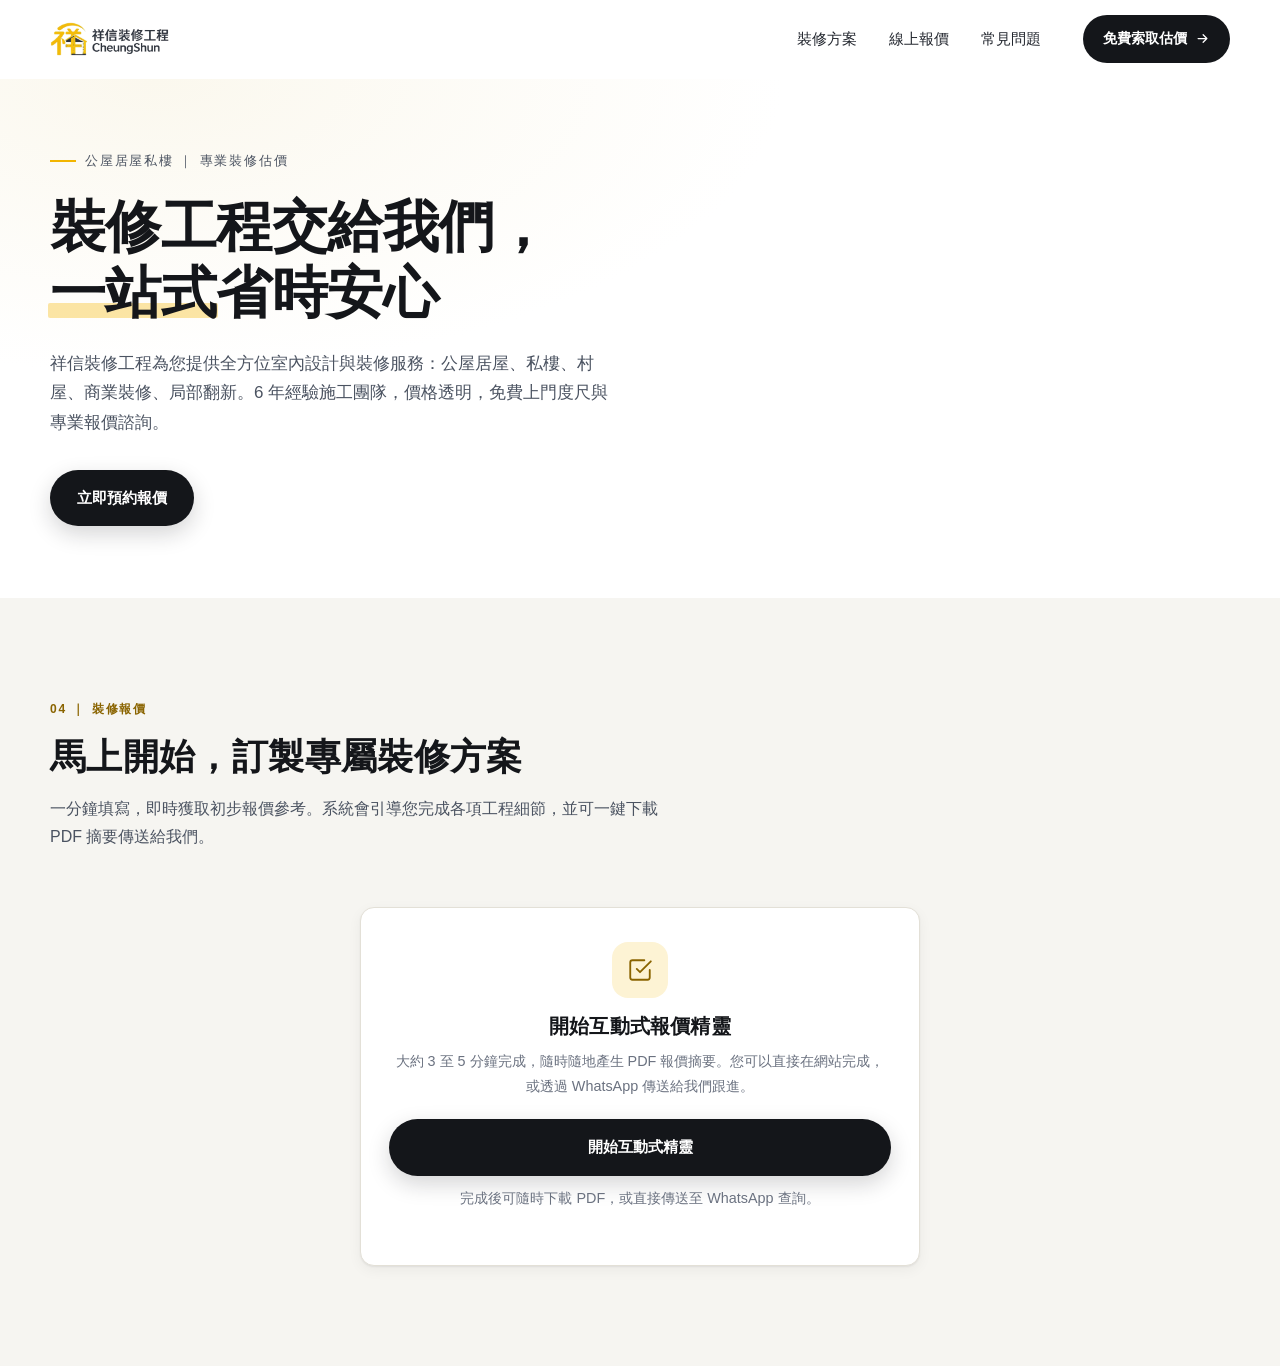
==== commit be9a991b: "Update index.html" ====
--- a/index.html
+++ b/index.html
@@ -4,7 +4,7 @@
 <meta charset="UTF-8">
 <meta name="viewport" content="width=device-width, initial-scale=1">
 <title>祥信裝修工程 CheungShun｜香港專業室內設計與裝修工程一站式服務</title>
-<meta name="description" content="祥信裝修工程為您提供全方位裝修服務：公屋居屋、私樓、村屋、商業裝修、局部翻新、度尺報價。 6 年經驗保證，施工嚴謹，價格透明，免費上門度尺與專業報價諮詢。">
+<meta name="description" content="祥信裝修工程為您提供全方位裝修服務：公屋居屋、私樓、村屋、商業裝修、局部翻新、度尺報價。6 年經驗保證，施工嚴謹，價格透明，免費上門度尺與專業報價諮詢。">
 <meta name="theme-color" content="#14161A">
 <meta property="og:type" content="website">
 <meta property="og:site_name" content="祥信裝修工程 CheungShun">
@@ -20,7 +20,7 @@
 <link rel="icon" href="assets/favicon-32.png" sizes="32x32">
 <link rel="apple-touch-icon" href="assets/icon.png">
 <link rel="preload" as="image" href="assets/hero.jpg" fetchpriority="high">
-<script type="application/ld+json">{"@context": "https://schema.org", "@type": "HomeAndConstructionBusiness", "name": "祥信裝修工程 CheungShun", "alternateName": "CheungShun Renovation", "description": "專業香港裝修工程服務：公屋居屋、私樓、村屋、商業裝修、局部翻新、度尺報價。施工嚴謹、價格透明、免費上門度尺。護航您的理想安樂窩。", "image": "assets/og.jpg", "areaServed": [{"@type": "AdministrativeArea", "name": "香港島"}, {"@type": "AdministrativeArea", "name": "九龍"}, {"@type": "AdministrativeArea", "name": "新界"}], "knowsAbout": ["公屋居屋", "私人屋苑", "村屋工程", "商業裝修", "局部翻新", "度尺報價"]}</script>
+<script type="application/ld+json">{"@context": "https://schema.org", "@type": "HomeAndConstructionBusiness", "name": "祥信裝修工程 CheungShun", "alternateName": "CheungShun Renovation", "description": "專業香港裝修工程服務：公屋居屋、私樓、村屋、商業裝修、局部翻新、度尺報價。施工嚴謹、價格透明、免費上門度尺。", "image": "assets/og.jpg", "areaServed": [{"@type": "AdministrativeArea", "name": "香港島"}, {"@type": "AdministrativeArea", "name": "九龍"}, {"@type": "AdministrativeArea", "name": "新界"}], "knowsAbout": ["公屋居屋", "私人屋苑", "村屋工程", "商業裝修", "局部翻新", "度尺報價"]}</script>
 <style>
 :root{
   --ink:#14161a; --ink-2:#22262e; --ink-3:#4b5361; --muted:#6b7280;
@@ -172,53 +172,6 @@
 .sec--mist .step::before{background:var(--mist)}
 .sec--mist .step::after{box-shadow:0 0 0 4px var(--mist)}
 
-/* quote form */
-.quote-grid{display:grid;grid-template-columns:1.55fr .95fr;gap:36px;align-items:start}
-.form-card{background:#fff;border:1px solid var(--line);border-radius:var(--radius);padding:32px}
-.fgroup{margin-bottom:30px}
-.fgroup:last-child{margin-bottom:0}
-.fgroup>h3{font-size:1rem;display:flex;align-items:center;gap:10px;margin-bottom:6px}
-.fgroup>h3 .dot{width:6px;height:6px;border-radius:50%;background:var(--brand);flex:none}
-.fgroup>p.hint{font-size:.8125rem;color:var(--muted);margin-bottom:14px}
-.field-row{display:grid;grid-template-columns:1fr 1fr;gap:14px}
-.field{display:flex;flex-direction:column;gap:7px}
-.field label{font-size:.8125rem;font-weight:600;color:var(--ink-2)}
-.field select,.field input{appearance:none;border:1px solid var(--line);border-radius:var(--radius-sm);padding:11px 13px;font-size:.9375rem;background:#fff;color:var(--ink);width:100%;transition:border-color .2s,box-shadow .2s}
-.field select{background-image:url("data:image/svg+xml,%3Csvg xmlns='http://www.w3.org/2000/svg' width='12' height='8' viewBox='0 0 12 8'%3E%3Cpath d='M1 1l5 5 5-5' stroke='%236b7280' stroke-width='1.6' fill='none' stroke-linecap='round'/%3E%3C/svg%3E");background-repeat:no-repeat;background-position:right 14px center;padding-right:36px}
-.field select:focus,.field input:focus{outline:none;border-color:var(--ink-3);box-shadow:0 0 0 3px rgba(20,22,26,.06)}
-.opts{display:grid;grid-template-columns:repeat(auto-fill,minmax(190px,1fr));gap:8px}
-.opt{position:relative;display:flex;align-items:center;gap:10px;border:1px solid var(--line);border-radius:var(--radius-sm);padding:11px 13px;cursor:pointer;font-size:.875rem;background:#fff;transition:border-color .18s,background .18s,box-shadow .18s;user-select:none}
-.opt:hover{border-color:#c9c4b6}
-.opt input{position:absolute;opacity:0;width:1px;height:1px}
-.box{width:17px;height:17px;border:1.5px solid #c2bdb0;border-radius:4px;flex:none;display:grid;place-items:center;transition:.18s}
-.box svg{width:10px;height:10px;stroke:#171400;stroke-width:2.6;fill:none;opacity:0;transform:scale(.6);transition:.18s}
-.opt input:checked~.box{background:var(--brand);border-color:var(--brand)}
-.opt input:checked~.box svg{opacity:1;transform:none}
-.opt:has(input:checked){border-color:var(--brand);background:#fffbef}
-.opt input:focus-visible~.box{outline:2px solid var(--brand-ink);outline-offset:2px}
-.opt span{padding-right:4px}
-.opt .del{margin-left:auto;border:0;background:none;padding:2px;cursor:pointer;color:var(--muted);opacity:0;transition:opacity .15s;display:none}
-.opt.is-custom .del{display:block}
-.opt:hover .del{opacity:1}
-.opt .del svg{width:13px;height:13px;stroke:currentColor;stroke-width:2}
-.add{margin-top:10px;display:inline-flex;align-items:center;gap:6px;border:1px dashed #c9c4b6;background:none;color:var(--ink-3);padding:8px 14px;border-radius:999px;font-size:.8125rem;cursor:pointer;transition:.2s}
-.add:hover{border-color:var(--ink-3);color:var(--ink);background:var(--mist)}
-
-/* summary */
-.summary{position:sticky;top:96px;background:var(--ink);color:#fff;border-radius:var(--radius);padding:28px;box-shadow:var(--shadow-md)}
-.summary h3{font-size:1.0625rem;display:flex;align-items:center;justify-content:space-between;gap:10px}
-.summary .badge{font-size:.75rem;background:rgba(255,255,255,.12);padding:3px 10px;border-radius:999px;font-weight:500}
-.sum-rows{margin-top:18px;display:grid;gap:10px;font-size:.8125rem;max-height:260px;overflow:auto;padding-right:4px}
-.sum-row{display:flex;justify-content:space-between;gap:14px;padding-bottom:9px;border-bottom:1px solid rgba(255,255,255,.09)}
-.sum-row:last-child{border-bottom:0;padding-bottom:0}
-.sum-row dt{color:rgba(255,255,255,.55);flex:none}
-.sum-row dd{margin:0;text-align:right;color:rgba(255,255,255,.92)}
-.sum-empty{margin-top:16px;font-size:.8125rem;color:rgba(255,255,255,.5);line-height:1.7}
-.sum-actions{margin-top:22px;display:grid;gap:9px}
-.sum-actions .btn{width:100%;justify-content:center;font-size:.875rem;padding:12px 18px}
-.sum-note{margin-top:14px;font-size:.6875rem;color:rgba(255,255,255,.42);line-height:1.6}
-.sum-msg{margin-top:10px;font-size:.75rem;color:var(--brand-2);min-height:1.2em}
-
 /* faq */
 .faq{display:grid;gap:0;border-top:1px solid var(--line)}
 .faq details{border-bottom:1px solid var(--line);padding:0}
@@ -228,130 +181,121 @@
 .faq details[open] summary::after{transform:translateY(-30%) rotate(225deg)}
 .faq .ans{padding:0 44px 24px 0;color:var(--ink-3);font-size:.9375rem}
 
-/* contact */
-.cta-band{background:var(--ink);color:#fff;position:relative;overflow:hidden}
-.cta-band::before{content:"";position:absolute;right:-10%;top:-40%;width:60%;aspect-ratio:1;background:radial-gradient(circle,rgba(242,181,0,.18),transparent 65%)}
-.cta-in{position:relative;display:grid;grid-template-columns:1.15fr .85fr;gap:48px;align-items:center;padding:84px 0}
-.cta-in h2{font-size:clamp(1.7rem,3.2vw,2.4rem);color:#fff}
-.cta-in p{margin-top:16px;color:rgba(255,255,255,.66);max-width:34em}
-.cta-list{display:grid;gap:12px;margin-top:30px;font-size:.9rem;color:rgba(255,255,255,.8)}
-.cta-list li{display:flex;align-items:center;gap:12px}
-.cta-list li[hidden]{display:none}
-.cta-list svg{width:18px;height:18px;stroke:var(--brand);fill:none;stroke-width:1.7;flex:none}
-.cta-card{background:#fff;color:var(--ink);border-radius:var(--radius);padding:30px;box-shadow:0 24px 60px rgba(0,0,0,.35)}
-.cta-card h3{font-size:1.0625rem}
-.cta-card p{color:var(--muted);font-size:.875rem;margin-top:8px}
-.cta-card .btn{margin-top:18px;width:100%}
-.cta-card .btn+.btn{margin-top:10px}
-.cta-card .small{margin-top:16px;font-size:.75rem;color:var(--muted);text-align:center}
-
-/* footer */
-.ftr{background:#0e1013;color:rgba(255,255,255,.62);padding:56px 0 30px;font-size:.875rem}
-.ftr-top{display:flex;justify-content:space-between;gap:40px;align-items:flex-start;padding-bottom:36px;border-bottom:1px solid rgba(255,255,255,.09)}
-.ftr img{height:46px;width:auto}
-.ftr p{margin-top:16px;max-width:30em;font-size:.8125rem;line-height:1.75}
-.ftr-cols{display:flex;gap:64px}
-.ftr-cols h4{color:#fff;font-size:.8125rem;letter-spacing:.08em;margin-bottom:14px}
-.ftr-cols li{margin-bottom:9px}
-.ftr-cols a:hover{color:var(--brand)}
-.ftr-bot{display:flex;justify-content:space-between;gap:20px;padding-top:24px;font-size:.75rem;color:rgba(255,255,255,.38);flex-wrap:wrap}
-
-/* lightbox */
-.lb{position:fixed;inset:0;z-index:120;display:none;background:#08090b;color:#fff;flex-direction:column}
-.lb[open],.lb.is-open{display:flex}
-.lb-top{display:flex;justify-content:space-between;align-items:center;padding:18px 24px;border-bottom:1px solid rgba(255,255,255,.1);flex:none}
-.lb-title{font-size:.9375rem;letter-spacing:.04em}
-.lb-title small{display:block;color:rgba(255,255,255,.45);font-size:.75rem;margin-top:2px;letter-spacing:.06em}
-.lb-btn{width:42px;height:42px;border-radius:50%;background:rgba(255,255,255,.08);border:1px solid rgba(255,255,255,.14);color:#fff;display:grid;place-items:center;cursor:pointer;transition:.2s}
-.lb-btn:hover{background:rgba(255,255,255,.18)}
-.lb-btn svg{width:18px;height:18px;stroke:currentColor;fill:none;stroke-width:1.8;stroke-linecap:round;stroke-linejoin:round}
-.lb-stage{flex:1;display:grid;grid-template-columns:64px 1fr 64px;align-items:center;gap:8px;padding:12px 16px;min-height:0}
-.lb-fig{margin:0;display:grid;place-items:center;height:100%;min-height:0}
-.lb-fig img{max-width:100%;max-height:100%;object-fit:contain;border-radius:6px;opacity:0;transition:opacity .25s}
-.lb-fig img.is-in{opacity:1}
-.lb-thumbs{display:flex;gap:8px;justify-content:center;padding:10px 16px 20px;overflow-x:auto;flex:none}
-.lb-thumbs button{width:76px;height:54px;border-radius:6px;overflow:hidden;border:2px solid transparent;padding:0;background:none;cursor:pointer;opacity:.5;transition:.2s;flex:none}
-.lb-thumbs button img{width:100%;height:100%;object-fit:cover}
-.lb-thumbs button[aria-current="true"]{opacity:1;border-color:var(--brand)}
-.lb-thumbs button:hover{opacity:.85}
-.lb-count{position:absolute;bottom:calc(100% + 12px);left:0;font-size:.75rem;color:rgba(255,255,255,.5)}
-body.no-scroll{overflow:hidden}
-
-/* reveal */
-.reveal{opacity:0;transform:translateY(18px);transition:opacity .7s var(--ease),transform .7s var(--ease)}
-.reveal.is-in{opacity:1;transform:none}
-
-/* responsive */
-@media (max-width:1024px){
-  .hero-in{grid-template-columns:1fr;gap:40px}
-  .hero-media img{aspect-ratio:16/10}
-  .quote-grid{grid-template-columns:1fr}
-  .summary{position:static}
-  .gal{grid-template-columns:repeat(2,1fr)}
-  .steps{grid-template-columns:repeat(2,1fr);gap:26px 0}
-  .step{padding-right:24px}
-  .cta-in{grid-template-columns:1fr;gap:36px}
-  .nav{display:none}
-  .burger{display:flex}
-  .hdr-cta{display:none}
-  .mnav{display:block;position:fixed;inset:78px 0 auto;background:#fff;border-bottom:1px solid var(--line);box-shadow:var(--shadow-md);z-index:79;transform:translateY(-8px);opacity:0;pointer-events:none;transition:.25s var(--ease)}
-  .mnav.is-open{transform:none;opacity:1;pointer-events:auto}
-  .mnav a{display:block;padding:16px 24px;border-bottom:1px solid var(--mist-2);font-size:1rem}
-  .mnav a:last-child{border:0;color:var(--brand-ink);font-weight:600}
-  .ftr-top{flex-direction:column;gap:32px}
-  .ftr-cols{gap:48px}
-}
-@media (max-width:720px){
-  .sec{padding:68px 0}
-  .wrap{width:min(100% - 32px,var(--wrap))}
-  .hero{padding-top:44px}
-  .hero-in{padding-bottom:52px}
-  .hero-badge{left:8px;bottom:12px;padding:12px 14px}
-  .stats ul{grid-template-columns:repeat(2,1fr)}
-  .stats li{border-left:1px solid var(--line);padding:20px 8px}
-  .stats li:nth-child(odd){border-left:0}
-  .stats li:nth-child(n+3){border-top:1px solid var(--line)}
-  .gal{grid-template-columns:1fr}
-  .steps{grid-template-columns:1fr}
-  .step{padding:22px 0 0}
-  .field-row{grid-template-columns:1fr}
-  .form-card{padding:22px}
-  .summary{padding:22px}
-  .sec-head--split{flex-direction:column;align-items:flex-start}
-  .lb-stage{grid-template-columns:1fr;padding:0}
-  .lb-prev,.lb-next{display:none}
-  .lb-top{padding:12px 16px}
-  .cta-in{padding:64px 0}
-  .ftr-cols{flex-direction:column;gap:28px}
-}
+/* quote wizard launch */
+.qz-launch{display:grid;place-items:center;padding:8px 0 4px}
+.qz-launch-card{max-width:560px;width:100%;background:#fff;border:1px solid var(--line);border-radius:var(--radius);padding:34px 28px;text-align:center;box-shadow:var(--shadow-sm)}
+.qz-launch-ico{width:56px;height:56px;margin:0 auto 16px;border-radius:16px;background:#fdf3d4;display:grid;place-items:center}
+.qz-launch-ico svg{width:26px;height:26px;stroke:var(--brand-ink);fill:none;stroke-width:1.7;stroke-linecap:round;stroke-linejoin:round}
+.qz-launch-card h3{font-size:1.25rem}
+.qz-launch-card p{color:var(--muted);font-size:.9rem;margin:10px auto 20px;max-width:34em}
+.qz-launch-card .btn{width:100%}
+.qz-launch-note{margin-top:14px;font-size:.72rem;color:var(--muted)}
+
+/* wizard overlay */
+.qz{position:fixed;inset:0;z-index:200;background:var(--mist);display:flex;flex-direction:column}
+.qz[hidden]{display:none}
+.qz-top{flex:none;display:flex;align-items:center;gap:14px;padding:13px 14px;background:#fff;border-bottom:1px solid var(--line)}
+.qz-close{width:38px;height:38px;flex:none;border:1px solid var(--line);background:#fff;border-radius:50%;display:grid;place-items:center;cursor:pointer;color:var(--ink-3);transition:.2s}
+.qz-close:hover{color:var(--ink);border-color:var(--ink-3)}
+.qz-close svg{width:16px;height:16px;stroke:currentColor;fill:none;stroke-width:2;stroke-linecap:round}
+.qz-bar{flex:1;height:7px;background:var(--mist-2);border-radius:999px;overflow:hidden}
+.qz-fill{display:block;height:100%;width:0;background:var(--brand);border-radius:999px;transition:width .35s var(--ease)}
+.qz-count{flex:none;font-size:.78rem;font-weight:600;color:var(--muted);white-space:nowrap}
+.qz-body{flex:1;overflow-y:auto;padding:22px 16px 30px;-webkit-overflow-scrolling:touch}
+.qz-foot{flex:none;display:flex;gap:10px;padding:12px 16px calc(12px + env(safe-area-inset-bottom));background:#fff;border-top:1px solid var(--line)}
+.qz-foot .btn{flex:1;padding:14px 18px;font-size:.95rem}
+.qz-foot .btn:disabled{opacity:.45;cursor:not-allowed;transform:none}
+
+.qz-card{max-width:640px;margin:0 auto}
+.qz-kicker{display:inline-flex;align-items:center;gap:8px;font-size:.74rem;letter-spacing:.12em;color:var(--brand-ink);font-weight:700}
+.qz-kicker::before{content:"";width:20px;height:2px;background:var(--brand)}
+.qz-card h2{font-size:clamp(1.35rem,5vw,1.85rem);margin:12px 0 8px;letter-spacing:.002em}
+.qz-sub{color:var(--muted);font-size:.9rem;margin:0 0 22px}
+.qz-error{display:none;color:#c62828;font-size:.8rem;margin-top:10px}
+.qz-error.is-on{display:block}
+
+/* option cards */
+.qz-opts{display:grid;gap:10px}
+.qopt{position:relative;display:flex;gap:12px;align-items:stretch;text-align:left;border:1px solid var(--line);background:#fff;border-radius:var(--radius);padding:10px;cursor:pointer;transition:border-color .18s,background .18s,box-shadow .18s,transform .12s}
+.qopt:hover{border-color:#c9c4b6;transform:translateY(-1px)}
+.qopt.is-on{border-color:var(--brand);background:#fffbef;box-shadow:0 0 0 3px rgba(242,181,0,.12)}
+.qopt-ico{width:44px;height:44px;flex:none;border-radius:11px;background:var(--mist);display:grid;place-items:center;align-self:center}
+.qopt-ico svg{width:21px;height:21px;stroke:var(--ink);fill:none;stroke-width:1.6;stroke-linecap:round;stroke-linejoin:round}
+.qopt-txt{flex:1;display:flex;flex-direction:column;justify-content:center;min-width:0;padding-right:26px}
+.qopt-txt b{font-size:.95rem;line-height:1.35}
+.qopt-txt small{font-size:.77rem;color:var(--muted);margin-top:3px;line-height:1.45;display:block}
+.qopt-check{position:absolute;top:12px;right:12px;width:22px;height:22px;border:1.6px solid var(--line);border-radius:50%;display:grid;place-items:center;color:transparent;transition:.18s;flex:none}
+.qopt.is-on .qopt-check{background:var(--brand);border-color:var(--brand);color:#171400}
+.qopt-check svg{width:12px;height:12px;stroke:currentColor;fill:none;stroke-width:2.6;stroke-linecap:round;stroke-linejoin:round}
+.qopt.multi .qopt-check{border-radius:6px}
+.qz-multi-hint{font-size:.74rem;color:var(--muted);margin:0 0 12px}
+
+/* inputs */
+.qz-field{width:100%;border:1px solid var(--line);border-radius:var(--radius-sm);padding:14px 15px;font-size:1.05rem;background:#fff;color:var(--ink);transition:border-color .2s,box-shadow .2s}
+.qz-field:focus{outline:none;border-color:var(--ink-3);box-shadow:0 0 0 3px rgba(20,22,26,.06)}
+textarea.qz-field{min-height:130px;resize:vertical;line-height:1.6}
+.qz-unit{display:flex;align-items:center;gap:10px}
+.qz-unit .qz-field{flex:1}
+.qz-unit b{font-size:.9rem;color:var(--muted);white-space:nowrap}
+.qz-photo{display:grid;place-items:center;gap:10px;border:1.5px dashed #c9c4b6;border-radius:var(--radius);padding:34px 20px;background:#fff;color:var(--muted);text-align:center}
+.qz-photo svg{width:34px;height:34px;stroke:var(--muted);fill:none;stroke-width:1.5;stroke-linecap:round;stroke-linejoin:round}
+.qz-photo p{font-size:.82rem;max-width:30em}
+
+/* summary */
+.qz-summary{background:#fff;border:1px solid var(--line);border-radius:var(--radius);padding:26px 22px;box-shadow:var(--shadow-sm)}
+.qz-sum-head{display:flex;align-items:center;gap:12px;padding-bottom:16px;border-bottom:1px solid var(--line)}
+.qz-sum-head .qz-sum-ico{width:44px;height:44px;border-radius:12px;background:#e7f6e9;display:grid;place-items:center;flex:none}
+.qz-sum-head .qz-sum-ico svg{width:22px;height:22px;stroke:#2e7d32;fill:none;stroke-width:1.8;stroke-linecap:round;stroke-linejoin:round}
+.qz-sum-head h3{font-size:1.1rem}
+.qz-sum-head p{color:var(--muted);font-size:.8rem;margin-top:2px}
+.qz-sum-rows{margin-top:14px;display:grid;gap:8px;max-height:46vh;overflow:auto;padding-right:4px}
+.qz-sum-row{display:grid;grid-template-columns:1fr;gap:2px;padding:10px 0;border-bottom:1px solid var(--mist-2)}
+.qz-sum-row:last-child{border-bottom:0}
+.qz-sum-row dt{font-size:.72rem;color:var(--muted);letter-spacing:.02em}
+.qz-sum-row dd{margin:0;font-size:.92rem;color:var(--ink);line-height:1.45}
+.qz-sum-actions{margin-top:18px;display:grid;gap:9px}
+.qz-sum-actions .btn{width:100%;justify-content:center;font-size:.9rem}
+.qz-sum-note{margin-top:12px;font-size:.7rem;color:var(--muted);text-align:center;line-height:1.6}
+.qz-sum-msg{margin-top:10px;font-size:.78rem;color:#2e7d32;text-align:center;min-height:1.2em}
+
+/* PDF layout */
+.pdf-stage{position:fixed;left:-20000px;top:0;width:718px;height:0;overflow:hidden;pointer-events:none;z-index:-1}
+.pdf-doc{position:static;width:100%;background:#fff;color:#14161a;font-family:"Microsoft JhengHei","PingFang HK","Noto Sans HK",sans-serif;font-size:12px;line-height:1.55;padding:0}
+.pdf-top{display:flex;justify-content:space-between;align-items:flex-start;border-bottom:3px solid #f2b500;padding-bottom:18px}
+.pdf-logo{height:44px;width:auto}
+.pdf-top-right{text-align:right}
+.pdf-label{font-size:9px;letter-spacing:.18em;color:#8a6400;font-weight:700}
+.pdf-ref{font-size:10px;color:#6b7280;margin-top:4px}
+.pdf-title{font-size:28px;font-weight:700;margin:26px 0 4px;letter-spacing:.02em}
+.pdf-sub{font-size:12px;color:#6b7280;margin-bottom:18px}
+.pdf-meta{font-size:10.5px;color:#4b5361;border-top:1px solid #e3e0d7;border-bottom:1px solid #e3e0d7;padding:8px 0;margin-bottom:18px}
+.pdf-facts{display:grid;grid-template-columns:1fr 1fr;gap:10px;margin-bottom:22px}
+.pdf-fact{background:#f7f6f2;border-left:3px solid #f2b500;padding:10px 12px;break-inside:avoid}
+.pdf-fact span{display:block;font-size:9px;letter-spacing:.08em;color:#8a6400;font-weight:700}
+.pdf-fact b{display:block;font-size:13px;margin-top:3px;color:#14161a;line-height:1.4}
+.pdf-group{margin-bottom:18px}
+.pdf-head{break-inside:avoid;page-break-inside:avoid;padding-top:6px}
+.pdf-group h3{font-size:12px;color:#14161a;border-bottom:2px solid #14161a;padding-bottom:4px;margin-bottom:0;letter-spacing:.04em}
+.pdf-row{display:grid;grid-template-columns:34% 66%;gap:10px;padding:7px 0;border-bottom:1px solid #efeee8;break-inside:avoid;page-break-inside:avoid}
+.pdf-row:nth-child(even){background:#fbfaf7}
+.pdf-q{color:#6b7280;font-size:10.5px}
+.pdf-a{color:#14161a;font-size:11px;font-weight:600}
+.pdf-foot{margin-top:26px;border-top:2px solid #14161a;padding-top:10px;font-size:9px;color:#6b7280;line-height:1.7}
+.pdf-foot b{color:#14161a}
+
+#qzPrintRoot{display:none}
+@page{size:A4;margin:12mm 10mm}
 @media print{
-  .hdr,.mnav,.hero,.stats,#services,#work,#process,#faq,.cta-band,.ftr,.lb,.filters,
-  .sum-actions,.sum-msg,.sum-note,.add,.sec-head .kicker{display:none!important}
-  body{background:#fff;color:#000;font-size:12pt}
-  .sec{padding:0}
-  .sec-head{margin-bottom:14px}
-  .sec-head h2{font-size:16pt}
-  .quote-grid{display:block}
-  .form-card{border:0;padding:0}
-  .fgroup:not(.has-sel){display:none}
-  .fgroup{margin-bottom:14px;break-inside:avoid}
-  .opt{border:0;padding:2px 0;background:none!important}
-  .opt:has(input:not(:checked)){display:none}
-  .field select{border:0;border-bottom:1px solid #999;border-radius:0;padding:2px 0}
-  .summary{position:static;background:#fff;color:#000;box-shadow:none;padding:18px 0 0;border-top:2px solid #000;margin-top:18px}
-  .summary h3,.summary .badge{color:#000}
-  .summary .badge{border:1px solid #000;background:none}
-  .sum-row{border-bottom:1px solid #ccc}
-  .sum-row dt{color:#444}
-  .sum-row dd{color:#000}
-  .sum-empty{color:#444}
-}
-@media (prefers-reduced-motion:reduce){
-  *,*::before,*::after{animation-duration:.01ms!important;transition-duration:.01ms!important;scroll-behavior:auto!important}
-  .reveal{opacity:1;transform:none}
+  html,body{background:#fff!important}
+  body.is-printing>*:not(#qzPrintRoot){display:none!important}
+  body.is-printing #qzPrintRoot{display:block!important}
+  body.is-printing .pdf-doc{width:auto;max-width:none;background:#fff;color:#14161a;font-size:10.5pt;line-height:1.5}
+  body.is-printing .pdf-doc *{-webkit-print-color-adjust:exact;print-color-adjust:exact}
+  .pdf-head,.pdf-row,.pdf-fact,.pdf-facts,.pdf-foot{break-inside:avoid;page-break-inside:avoid}
+  .pdf-group h3{break-after:avoid;page-break-after:avoid}
+  .pdf-doc a{color:inherit;text-decoration:none}
 }
 </style>
-<link rel="stylesheet" href="wizard.css?v=20261102b">
 </head>
 <body>
 <a class="skip" href="#main">跳到主要內容</a>
@@ -363,25 +307,15 @@
     </a>
     <nav class="nav" aria-label="頁首導覽">
       <a href="#services">裝修方案</a>
-      <a href="#work">工程實況</a>
-      <a href="#process">專業流程</a>
       <a href="#quote">線上報價</a>
-      <a href="#contact">聯絡我們</a>
+      <a href="#faq">常見問題</a>
     </nav>
     <a class="hdr-cta" href="#quote">
       免費索取估價
       <svg viewBox="0 0 24 24" width="15" height="15" fill="none" stroke="currentColor" stroke-width="2" stroke-linecap="round" stroke-linejoin="round" aria-hidden="true"><path d="M5 12h14M13 6l6 6-6 6"/></svg>
     </a>
-    <button class="burger" id="burger" aria-expanded="false" aria-controls="mnav" aria-label="打開導覽選單"><span></span></button>
   </div>
 </header>
-<nav class="mnav" id="mnav" aria-label="手機選單">
-  <a href="#services">裝修方案</a>
-  <a href="#work">工程實況</a>
-  <a href="#process">專業流程</a>
-  <a href="#faq">常見問題</a>
-  <a href="#contact">聯絡我們</a>
-</nav>
 
 <main id="main">
   <section class="hero">
@@ -389,92 +323,19 @@
       <div class="hero-copy">
         <p class="eyebrow">公屋居屋私樓 ｜ 專業裝修估價</p>
         <h1>裝修工程交給我們，<br><span class="accent">一站式</span>省時安心</h1>
-        <p class="lede">祥信裝修工程為您提供全方位室內設計與裝修服務：公屋居屋、私樓、村屋、商業裝修、局部翻新。6 年經驗施工團隊，價格透明，免費上門度尺與專業報價諮詢，助您打造理想安樂窩。</p>
+        <p class="lede">祥信裝修工程為您提供全方位室內設計與裝修服務：公屋居屋、私樓、村屋、商業裝修、局部翻新。6 年經驗施工團隊，價格透明，免費上門度尺與專業報價諮詢。</p>
         <div class="hero-actions">
-          <a class="btn btn-primary" href="#quote">
-            立即預約報價
-            <svg viewBox="0 0 24 24" fill="none" stroke="currentColor" stroke-width="2" stroke-linecap="round" stroke-linejoin="round" aria-hidden="true"><path d="M5 12h14M13 6l6 6-6 6"/></svg>
-          </a>
-          <a class="btn btn-ghost" href="#work">
-            <svg viewBox="0 0 24 24" fill="none" stroke="currentColor" stroke-width="1.8" stroke-linecap="round" stroke-linejoin="round" aria-hidden="true"><rect x="3" y="5" width="18" height="14" rx="2"/><circle cx="8.5" cy="10" r="1.6"/><path d="M21 16l-5-5-9 8"/></svg>
-            瀏覽工程實況
-          </a>
-        </div>
-      </div>
-      <div class="hero-media">
-        <img src="assets/hero.jpg" width="2100" height="1181" alt="祥信裝修工程工程實況：客廳現代簡約風格裝修設計" fetchpriority="high">
-        <div class="hero-badge">
-          <span class="ico" aria-hidden="true">
-            <svg width="20" height="20" viewBox="0 0 24 24" fill="none" stroke="#14161a" stroke-width="1.7" stroke-linecap="round" stroke-linejoin="round"><path d="M3 21h18M5 21V9l7-5 7 5v12"/><path d="M9 21v-6h6v6"/></svg>
-          </span>
-          <div><b>6</b> 年專業經驗<br><span>香港島 ｜ 九龍 ｜ 新界</span></div>
+          <a class="btn btn-primary" href="#quote">立即預約報價</a>
         </div>
       </div>
     </div>
   </section>
 
-  <div class="stats">
-    <div class="wrap">
-      <ul>
-        <li><b data-count="6">6</b><span>年專業裝修經驗</span></li>
-        <li><b data-count="35">35</b><span>商用工程完工數</span></li>
-        <li><b data-count="7">7</b><span>大型屋苑項目</span></li>
-        <li><b>1<em>個</em></b><span>一站式裝修總承建</span></li>
-      </ul>
-    </div>
-  </div>
-
-  <section class="sec" id="services">
-    <div class="wrap">
-      <div class="sec-head">
-        <span class="kicker">01 ｜ 裝修方案</span>
-        <h2>一站式專業裝修，<br class="mbr">全方位滿足需求</h2>
-        <p>我們提供涵蓋公屋、居屋、私樓與商業空間的全方位室內裝修與設計服務，從前期度尺規劃到施工落成，讓您全程省心省力。</p>
-      </div>
-      <div class="svc-grid" id="svcGrid"></div>
-    </div>
-  </section>
-
-  <section class="sec sec--mist" id="work">
-    <div class="wrap">
-      <div class="sec-head sec-head--split">
-        <div>
-          <span class="kicker">02 ｜ 工程實況</span>
-          <h2>精選工程案例，<br class="mbr">見證細緻工藝品質</h2>
-          <p>瀏覽過往成功完工項目，了解我們在空間規劃、細節處理及物料選配上的卓越水準。</p>
-        </div>
-        <button class="btn btn-ghost" id="lbAll" type="button">
-          查看全部案例
-          <svg viewBox="0 0 24 24" fill="none" stroke="currentColor" stroke-width="2" stroke-linecap="round" stroke-linejoin="round" aria-hidden="true"><path d="M5 12h14M13 6l6 6-6 6"/></svg>
-        </button>
-      </div>
-      <div class="filters" id="filters" role="group" aria-label="篩選案例分類"></div>
-      <div class="gal" id="gal"></div>
-    </div>
-  </section>
-
-  <section class="sec" id="process">
-    <div class="wrap">
-      <div class="sec-head">
-        <span class="kicker">03 ｜ 專業流程</span>
-        <h2>嚴謹流程，<br>每個環節一絲不苟</h2>
-        <p>透明化五步服務流程，讓您在裝修旅程中隨時掌握進度。</p>
-      </div>
-      <div class="steps">
-        <div class="step"><h3>預約免費度尺</h3><p>了解您的風格喜好、預算需求，並預約專業上門度尺。</p></div>
-        <div class="step"><h3>規劃設計方案</h3><p>依據度尺結果與報價方式擬定詳細方案，提供透明工程預算。</p></div>
-        <div class="step"><h3>確認合約動工</h3><p>確保方案細節無誤，簽訂工程合約並安排師傅進場動工。</p></div>
-        <div class="step"><h3>專業施工監工</h3><p>嚴格施工監察，泥水、木工、水電、油漆嚴格把關，確保進度與品質。</p></div>
-        <div class="step"><h3>驗收交吉入住</h3><p>專業驗收、清潔收尾、提供維修保養承諾，讓您安心入住。</p></div>
-      </div>
-    </div>
-  </section>
-
   <section class="sec sec--mist" id="quote">
     <div class="wrap">
       <div class="sec-head">
-        <span class="kicker">04 ｜ 裝修報價</h3>
-        <h2>馬上開始，<br class="mbr">訂製專屬裝修方案</h2>
+        <span class="kicker">04 ｜ 裝修報價</span>
+        <h2>馬上開始，訂製專屬裝修方案</h2>
         <p>一分鐘填寫，即時獲取初步報價參考。系統會引導您完成各項工程細節，並可一鍵下載 PDF 摘要傳送給我們。</p>
       </div>
       <div class="qz-launch">
@@ -485,34 +346,442 @@
           <h3>開始互動式報價精靈</h3>
           <p>大約 3 至 5 分鐘完成，隨時隨地產生 PDF 報價摘要。您可以直接在網站完成，或透過 WhatsApp 傳送給我們跟進。</p>
           <button class="btn btn-primary" id="qzStart" type="button">開始互動式精靈</button>
-          <p class="qz-launch-note">完成後可隨時下載 PDF，或直接傳送至 WhatsApp / Instagram 查詢。</p>
+          <p class="qz-launch-note">完成後可隨時下載 PDF，或直接傳送至 WhatsApp 查詢。</p>
         </div>
       </div>
     </div>
   </section>
-
-  <section class="sec" id="faq">
-    <div class="wrap">
-      <div class="sec-head">
-        <span class="kicker">05 ｜ 常見問題</span>
-        <h2>裝修疑問，您可以了解</h2>
+</main>
+
+<!-- 完整報價資料與互動精靈主邏輯 -->
+<script>
+window.CONTACT = { whatsapp: "85212345678" };
+window.RENO_DATA = {
+  scopes: [
+    { name: "全屋重做", months: 3 },
+    { name: "只做傢俬", months: 1.5 },
+    { name: "鋁窗更換", months: 1 },
+    { name: "增加一個房間", months: 1 },
+    { name: "廚房翻新", months: 1.5 },
+    { name: "廁所翻新", months: 1.5 }
+  ],
+  questions: [
+    {
+      id: "Q001",
+      stage: "報價方式",
+      stage_order: 10,
+      order: 1,
+      text: "你想用哪一種方式報價？",
+      subtitle: "先選報價方式，系統會按需要顯示不同深度的問題。",
+      type: "single_choice",
+      modes: "簡單;精準",
+      scopes: ["ALL"],
+      required: true,
+      options: [
+        { id: "Q001-O1", order: 1, label: "精準報價", desc: "按尺寸、材料及現場條件逐項估算，適合準備施工的客人。" },
+        { id: "Q001-O2", order: 2, label: "簡單報價", desc: "用基本資料快速取得預算範圍，適合初步比較。" }
+      ]
+    },
+    {
+      id: "Q002",
+      stage: "基本資料",
+      stage_order: 20,
+      order: 1,
+      text: "你的單位屬於哪一類物業？",
+      subtitle: "不同物業類型的申請程序、施工限制及報價會有所不同。",
+      type: "single_choice",
+      modes: "簡單;精準",
+      scopes: ["ALL"],
+      required: true,
+      options: [
+        { id: "Q002-O1", order: 1, label: "公屋", desc: "政府興建單位，裝修及改動限制較多。" },
+        { id: "Q002-O2", order: 2, label: "居屋", desc: "資助出售單位，需留意管理處及屋苑規定。" },
+        { id: "Q002-O3", order: 3, label: "私人屋苑", desc: "私人住宅，通常有管理處裝修申請。" },
+        { id: "Q002-O4", order: 4, label: "村屋", desc: "新界村屋，可能涉及結構、僭建或水電限制。" },
+        { id: "Q002-O5", order: 5, label: "唐樓", desc: "舊式大廈，可能無升降機或需行樓梯。" },
+        { id: "Q002-O6", order: 6, label: "商舖／寫字樓", desc: "商業空間，另有消防、牌照及營業時間限制。" }
+      ]
+    },
+    {
+      id: "Q003",
+      stage: "基本資料",
+      stage_order: 20,
+      order: 2,
+      text: "單位實用面積大約多少平方呎？",
+      subtitle: "可用建築面積或實用面積；如不確定，選最接近的範圍後由設計師覆核。",
+      type: "number",
+      modes: "簡單;精準",
+      scopes: ["ALL"],
+      required: true,
+      unit: "平方呎",
+      min: 50,
+      max: 10000,
+      options: []
+    },
+    {
+      id: "Q010",
+      stage: "工作範圍",
+      stage_order: 30,
+      order: 1,
+      text: "你這次想做哪些工程？",
+      subtitle: "可多選；這是提取問題及計算工期的關鍵。",
+      type: "multi_choice",
+      modes: "簡單;精準",
+      scopes: ["ALL"],
+      required: true,
+      options: [
+        { id: "Q010-O1", order: 1, label: "全屋重做", desc: "全屋拆改、水電、泥水、油漆及傢俬。" },
+        { id: "Q010-O2", order: 2, label: "只做傢俬", desc: "只訂造及安裝傢俬，不做大型土木工程。" },
+        { id: "Q010-O3", order: 3, label: "鋁窗更換", desc: "更換全屋或部分鋁窗。" },
+        { id: "Q010-O5", order: 5, label: "廚房翻新", desc: "拆改、水電、防水、磁磚及廚櫃。" },
+        { id: "Q010-O6", order: 6, label: "廁所翻新", desc: "拆改、防水、磁磚及潔具。" }
+      ]
+    },
+    {
+      id: "Q011",
+      stage: "工作範圍",
+      stage_order: 30,
+      order: 2,
+      text: "你想哪一天開始工程？",
+      subtitle: "請選擇年月日；系統會按工作範圍自動計算預計完工日期。",
+      type: "date",
+      modes: "簡單;精準",
+      scopes: ["ALL"],
+      required: true,
+      options: []
+    }
+  ]
+};
+
+(function () {
+  "use strict";
+  const DATA = window.RENO_DATA;
+  if (!DATA) return;
+  const QUESTIONS = DATA.questions;
+  const CONTACT = window.CONTACT || { whatsapp: "", phone: "", email: "" };
+
+  const $ = (s, r) => (r || document).querySelector(s);
+  const $$ = (s, r) => [...(r || document).querySelectorAll(s)];
+
+  function esc(s) {
+    return String(s == null ? "" : s).replace(/[&<>"]/g, c => ({ "&": "&amp;", "<": "&lt;", ">": "&gt;", '"': "&quot;" }[c]));
+  }
+
+  const state = { answers: {}, flow: [], idx: 0, summary: false };
+
+  const overlay = document.createElement("div");
+  overlay.className = "qz";
+  overlay.id = "qz";
+  overlay.setAttribute("role", "dialog");
+  overlay.setAttribute("aria-modal", "true");
+  overlay.setAttribute("aria-label", "裝修需求單");
+  overlay.hidden = true;
+  overlay.innerHTML = `
+    <div class="qz-top">
+      <button class="qz-close" id="qzClose" type="button" aria-label="關閉需求單">
+        <svg viewBox="0 0 24 24" aria-hidden="true"><path d="M6 6l12 12M18 6L6 18"/></svg>
+      </button>
+      <div class="qz-bar"><span class="qz-fill" id="qzFill"></span></div>
+      <div class="qz-count" id="qzCount">準備中</div>
+    </div>
+    <div class="qz-body" id="qzBody"></div>
+    <div class="qz-foot">
+      <button class="btn btn-ghost" id="qzBack" type="button">上一題</button>
+      <button class="btn btn-primary" id="qzNext" type="button">下一題</button>
+    </div>`;
+  document.body.appendChild(overlay);
+
+  const printRoot = document.createElement("div");
+  printRoot.id = "qzPrintRoot";
+  document.body.appendChild(printRoot);
+
+  const IS_IOS = /iPad|iPhone|iPod/.test(navigator.userAgent) || (navigator.platform === "MacIntel" && navigator.maxTouchPoints > 1);
+
+  const body = $("#qzBody");
+  const fill = $("#qzFill");
+  const count = $("#qzCount");
+  const btnBack = $("#qzBack");
+  const btnNext = $("#qzNext");
+
+  function modeOf() {
+    const v = state.answers.Q001;
+    return v === "精準報價" ? "精準" : v === "簡單報價" ? "簡單" : null;
+  }
+  function scopesOf() {
+    return state.answers.Q010 || [];
+  }
+  function valueOf(qid) { return state.answers[qid]; }
+  function setValue(qid, val) {
+    if (val === "" || val === null || val === undefined || (Array.isArray(val) && !val.length)) {
+      delete state.answers[qid];
+    } else {
+      state.answers[qid] = val;
+    }
+  }
+
+  function buildFlow() {
+    const flow = [];
+    for (const q of QUESTIONS) {
+      flow.push(q);
+    }
+    return flow;
+  }
+
+  function answerValue(q) {
+    const v = state.answers[q.id];
+    if (q.type === "multi_choice") return Array.isArray(v) && v.length ? v : null;
+    return v || null;
+  }
+  function answerText(q) {
+    const v = state.answers[q.id];
+    if (v == null) return "";
+    if (Array.isArray(v)) return v.join("、");
+    if (q.type === "number" && q.unit) return `${v} ${q.unit}`;
+    return String(v);
+  }
+  function isSelected(q, label) {
+    const v = state.answers[q.id];
+    return Array.isArray(v) ? v.includes(label) : v === label;
+  }
+  function validate(q) {
+    if (!q.required) return true;
+    const v = answerValue(q);
+    if (v == null) return false;
+    return true;
+  }
+
+  function optionCard(q, o) {
+    const on = isSelected(q, o.label);
+    const multi = q.type === "multi_choice";
+    return `<button class="qopt${on ? " is-on" : ""}${multi ? " multi" : ""}" type="button" data-val="${esc(o.label)}">
+      <span class="qopt-txt"><b>${esc(o.label)}</b>${o.desc ? `<small>${esc(o.desc)}</small>` : ""}</span>
+      <span class="qopt-check" aria-hidden="true"><svg viewBox="0 0 24 24"><path d="M5 12l5 5L20 7"/></svg></span>
+    </button>`;
+  }
+
+  function inputHTML(q) {
+    const v = state.answers[q.id] || "";
+    if (q.type === "single_choice" || q.type === "multi_choice") {
+      const hint = q.type === "multi_choice" ? `<p class="qz-multi-hint">可選多項，選好後按「下一題」。</p>` : "";
+      return `${hint}<div class="qz-opts">${q.options.map(o => optionCard(q, o)).join("")}</div>`;
+    }
+    if (q.type === "number") {
+      return `<div class="qz-unit"><input class="qz-field" type="number" inputmode="decimal" id="qzInput" value="${esc(v)}" placeholder="請輸入數字">${q.unit ? `<b>${esc(q.unit)}</b>` : ""}</div>`;
+    }
+    if (q.type === "date") {
+      return `<input class="qz-field" type="date" id="qzInput" value="${esc(v)}">`;
+    }
+    return `<input class="qz-field" type="text" id="qzInput" value="${esc(v)}" placeholder="請輸入">`;
+  }
+
+  function syncFlow(keepId) {
+    state.flow = buildFlow();
+    if (keepId) {
+      const i = state.flow.findIndex(x => x.id === keepId);
+      if (i >= 0) state.idx = i;
+    }
+  }
+
+  function renderCurrent() {
+    const q = state.flow[state.idx];
+    if (!q) { renderSummary(); return; }
+    state.summary = false;
+    const pct = state.flow.length ? ((state.idx + 1) / state.flow.length) * 100 : 0;
+    fill.style.width = pct + "%";
+    count.textContent = `第 ${state.idx + 1} / ${state.flow.length} 題`;
+    body.innerHTML = `<div class="qz-card">
+      <span class="qz-kicker">${esc(q.stage)}</span>
+      <h2>${esc(q.text)}</h2>
+      ${q.subtitle ? `<p class="qz-sub">${esc(q.subtitle)}</p>` : ""}
+      ${inputHTML(q)}
+      <p class="qz-error" id="qzErr"></p>
+    </div>`;
+    body.scrollTop = 0;
+
+    const input = $("#qzInput", body);
+    if (input) {
+      input.addEventListener("input", () => {
+        setValue(q.id, input.value.trim());
+        hideError();
+      });
+      if (q.type !== "date") input.focus({ preventScroll: true });
+    }
+
+    $$(".qopt", body).forEach(btn => {
+      btn.addEventListener("click", () => {
+        const label = btn.dataset.val;
+        if (q.type === "multi_choice") {
+          const cur = Array.isArray(state.answers[q.id]) ? state.answers[q.id].slice() : [];
+          const on = cur.includes(label);
+          setValue(q.id, on ? cur.filter(x => x !== label) : cur.concat(label));
+          hideError();
+          renderCurrent();
+        } else {
+          setValue(q.id, label);
+          hideError();
+          syncFlow(q.id);
+          renderCurrent();
+          if (state.idx < state.flow.length - 1) {
+            setTimeout(() => { if (!state.summary) next(); }, 200);
+          }
+        }
+      });
+    });
+
+    btnNext.disabled = false;
+    btnBack.textContent = state.idx === 0 ? "關閉" : "上一題";
+  }
+
+  function showError(q) {
+    const el = $("#qzErr", body);
+    if (el) {
+      el.textContent = "請先完成此題。";
+      el.classList.add("is-on");
+    }
+  }
+  function hideError() {
+    const el = $("#qzErr", body);
+    if (el) el.classList.remove("is-on");
+  }
+
+  function next() {
+    const q = state.flow[state.idx];
+    if (!validate(q)) { showError(q); return; }
+    if (state.idx >= state.flow.length - 1) { renderSummary(); return; }
+    state.idx++;
+    syncFlow(state.flow[state.idx].id);
+    renderCurrent();
+  }
+  function back() {
+    if (state.summary) { state.summary = false; renderCurrent(); return; }
+    if (state.idx <= 0) { closeQz(); return; }
+    state.idx--;
+    syncFlow(state.flow[state.idx].id);
+    renderCurrent();
+  }
+
+  function summaryRows() {
+    const rows = [];
+    for (const q of QUESTIONS) {
+      if (state.answers[q.id] != null) {
+        rows.push([q.text, answerText(q)]);
+      }
+    }
+    return rows;
+  }
+  function summaryText() {
+    const rows = summaryRows();
+    if (!rows.length) return "";
+    const lines = ["【裝修需求摘要】", ""];
+    rows.forEach(([k, v]) => lines.push(`${k}：${v}`));
+    return lines.join("\n");
+  }
+
+  function fmtDate(value) {
+    if (!value) return "待定";
+    const d = new Date(value + "T00:00:00");
+    if (isNaN(d)) return String(value);
+    return `${d.getFullYear()}年${d.getMonth() + 1}月${d.getDate()}日`;
+  }
+
+  function buildPdfDoc() {
+    const now = new Date();
+    const rows = summaryRows();
+    const rowHtml = rows.map(([k, v]) => `<div class="pdf-row"><div class="pdf-q">${esc(k)}</div><div class="pdf-a">${esc(v)}</div></div>`).join("");
+
+    const doc = document.createElement("div");
+    doc.className = "pdf-doc";
+    doc.innerHTML = `
+      <div class="pdf-top">
+        <div class="pdf-top-right">
+          <div class="pdf-label">QUOTATION BRIEF</div>
+          <div class="pdf-ref">QS-${now.getFullYear()}</div>
+        </div>
       </div>
-      <div class="faq">
-        <details>
-          <summary>裝修工程期幾長？可以幫忙分期付款嗎？</summary>
-          <div class="ans">我們提供標準分期付款方案：訂金、施工進度款、完工驗收尾款，讓您分階段支付工程費用。工程期因應工程複雜度而定，標準公屋居屋約需 2 至 3 個月。</div>
-        </details>
-        <details>
-          <summary>可以自備物料或判頭施工嗎？</summary>
-          <div class="ans">可以客製化需求，您可以自備部分物料（如磁磚、潔具、燈飾等），我們亦提供一站式全包物料與設計方案。具體細節可在度尺時進一步商討。</div>
-        </details>
-        <details>
-          <summary>完工之餘有保養期嗎？</summary>
-          <div class="ans">有信心保證：我們所有工程均提供結構及工藝保養，涵蓋泥水、木工、水電、油漆，細緻照顧每位業主的需要。完工後有任何問題，隨時聯絡我們團隊處理。</div>
-        </details>
+      <div class="pdf-title">裝修需求報價摘要</div>
+      <div class="pdf-sub">祥信裝修工程 CheungShun · 香港住宅裝修</div>
+      <div class="pdf-meta">建立日期：${esc(now.toLocaleDateString())} ｜ 資料來源：網站需求單</div>
+      <div class="pdf-group">
+        <div class="pdf-head"><h3>填寫內容摘要</h3></div>
+        ${rowHtml}
       </div>
-    </div>
-  </section>
-</main>
+      <div class="pdf-foot">
+        <div><b>備註：</b>本摘要由客人於網站填寫的資料自動生成，只供初步參考。</div>
+        <div>實際工程範圍、物料、數量及金額，以現場度尺及正式報價單為準。</div>
+      </div>`;
+    return doc;
+  }
+
+  function printSummary(msg) {
+    printRoot.innerHTML = "";
+    const doc = buildPdfDoc();
+    printRoot.appendChild(doc);
+    document.body.classList.add("is-printing");
+    const done = () => {
+      window.removeEventListener("afterprint", done);
+      printRoot.innerHTML = "";
+      document.body.classList.remove("is-printing");
+    };
+    window.addEventListener("afterprint", done);
+    if (msg) msg.textContent = "請在列印視窗選擇「另存為 PDF / 儲存到檔案」。";
+    window.print();
+  }
+
+  function renderSummary() {
+    state.summary = true;
+    fill.style.width = "100%";
+    count.textContent = "完成";
+    const rows = summaryRows();
+    const wa = CONTACT.whatsapp;
+    body.innerHTML = `<div class="qz-card">
+      <div class="qz-summary">
+        <div class="qz-sum-head">
+          <div><h3>需求摘要已整理好</h3><p>共 ${rows.length} 項，確認後可下載或列印 PDF 摘要。</p></div>
+        </div>
+        <dl class="qz-sum-rows">${rows.map(([k, v]) => `<div class="qz-sum-row"><dt>${esc(k)}</dt><dd>${esc(v)}</dd></div>`).join("")}</dl>
+        <div class="qz-sum-actions">
+          <button class="btn btn-brand" id="qzPrint" type="button">列印 / 儲存 PDF</button>
+          ${wa ? `<a class="btn btn-primary" id="qzWa" href="https://wa.me/${esc(wa)}" target="_blank" rel="noopener">WhatsApp 傳送摘要</a>` : ""}
+        </div>
+        <p class="qz-sum-msg" id="qzSumMsg" role="status" aria-live="polite"></p>
+        <p class="qz-sum-note">iPhone / iPad / 電腦：按「列印 / 儲存 PDF」即可儲存檔案。</p>
+      </div>
+    </div>`;
+    body.scrollTop = 0;
+    btnBack.textContent = "上一題";
+
+    $("#qzPrint", body).addEventListener("click", () => {
+      printSummary($("#qzSumMsg", body));
+    });
+    if (wa) {
+      const a = $("#qzWa", body);
+      a.addEventListener("click", () => {
+        a.href = `https://wa.me/${wa}?text=${encodeURIComponent(summaryText())}`;
+      });
+    }
+  }
+
+  function startQz() {
+    state.answers = {};
+    state.idx = 0;
+    state.summary = false;
+    syncFlow();
+    overlay.hidden = false;
+    document.body.classList.add("no-scroll");
+    renderCurrent();
+  }
+  function closeQz() {
+    overlay.hidden = true;
+    document.body.classList.remove("no-scroll");
+  }
+
+  const launch = $("#qzStart");
+  if (launch) launch.addEventListener("click", startQz);
+  $("#qzClose").addEventListener("click", closeQz);
+  btnNext.addEventListener("click", () => next());
+  btnBack.addEventListener("click", back);
+  overlay.addEventListener("click", e => { if (e.target === overlay) closeQz(); });
+})();
+</script>
 </body>
 </html>
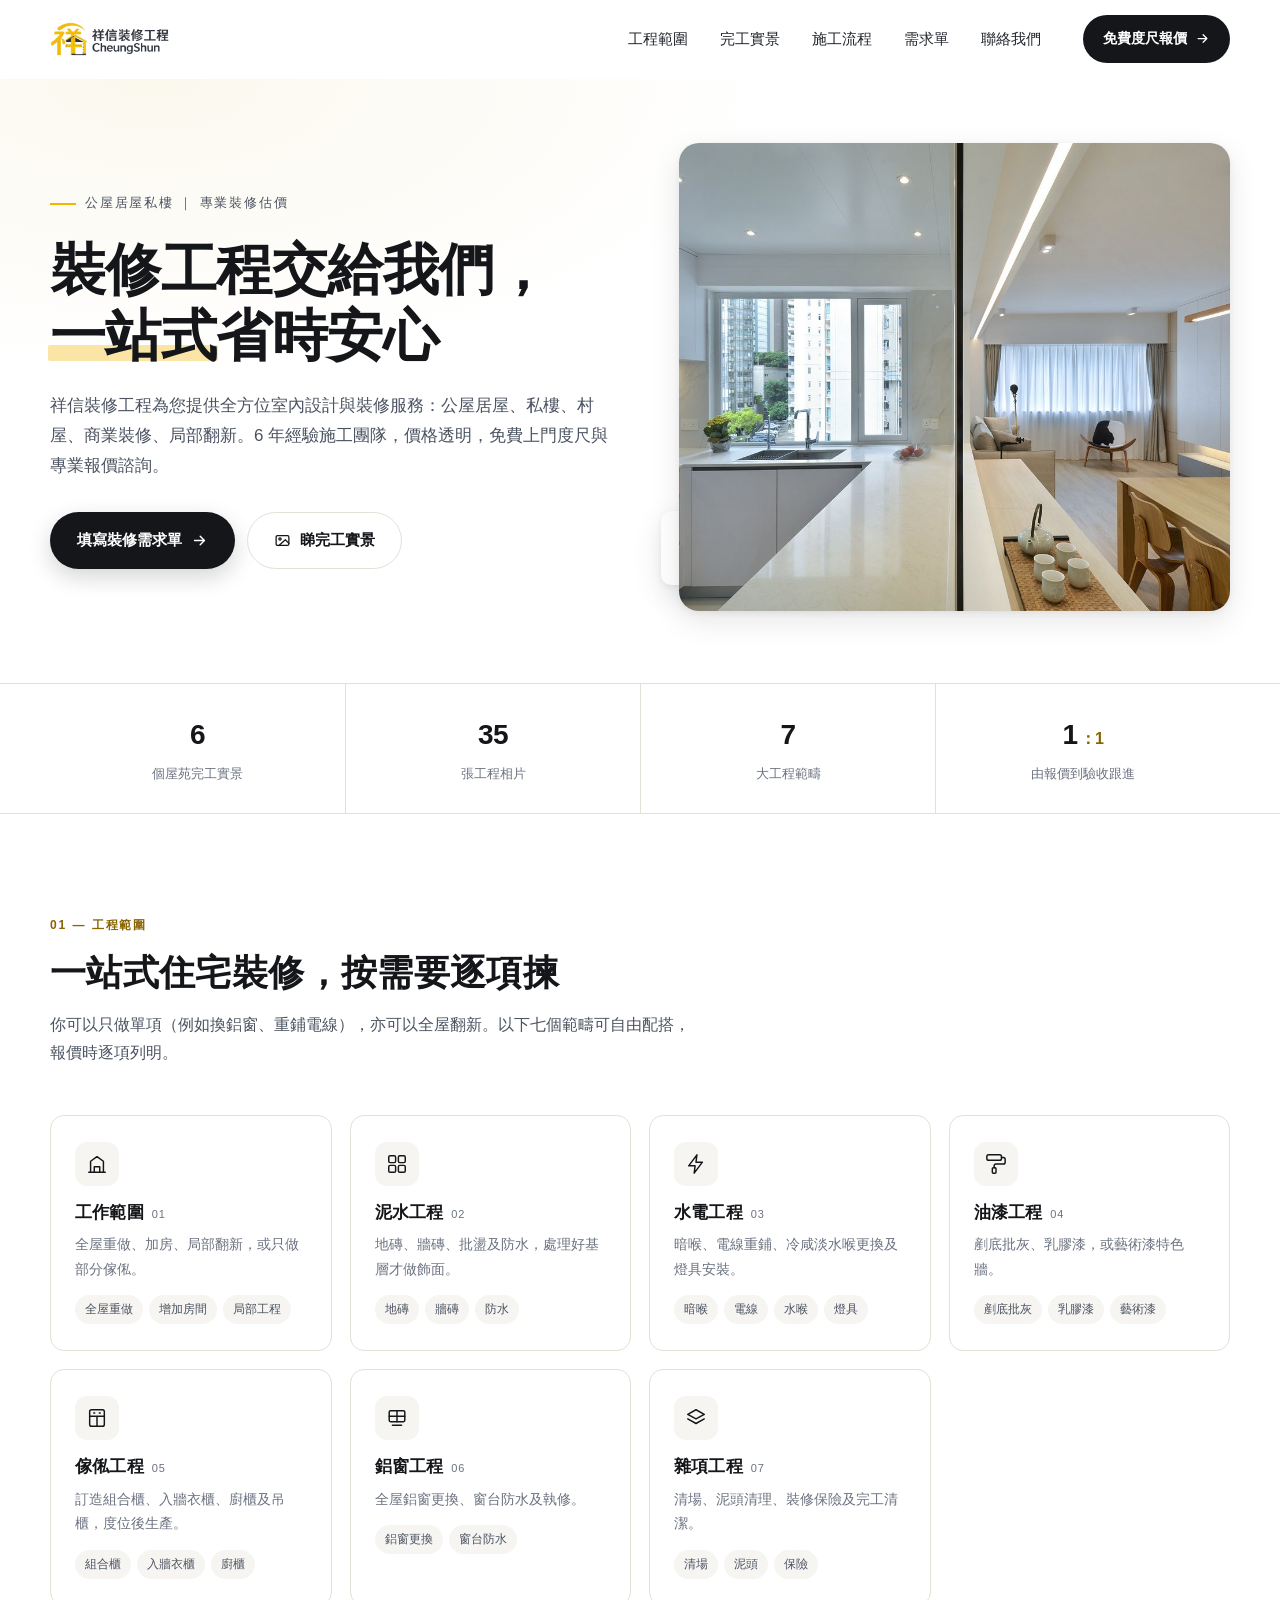
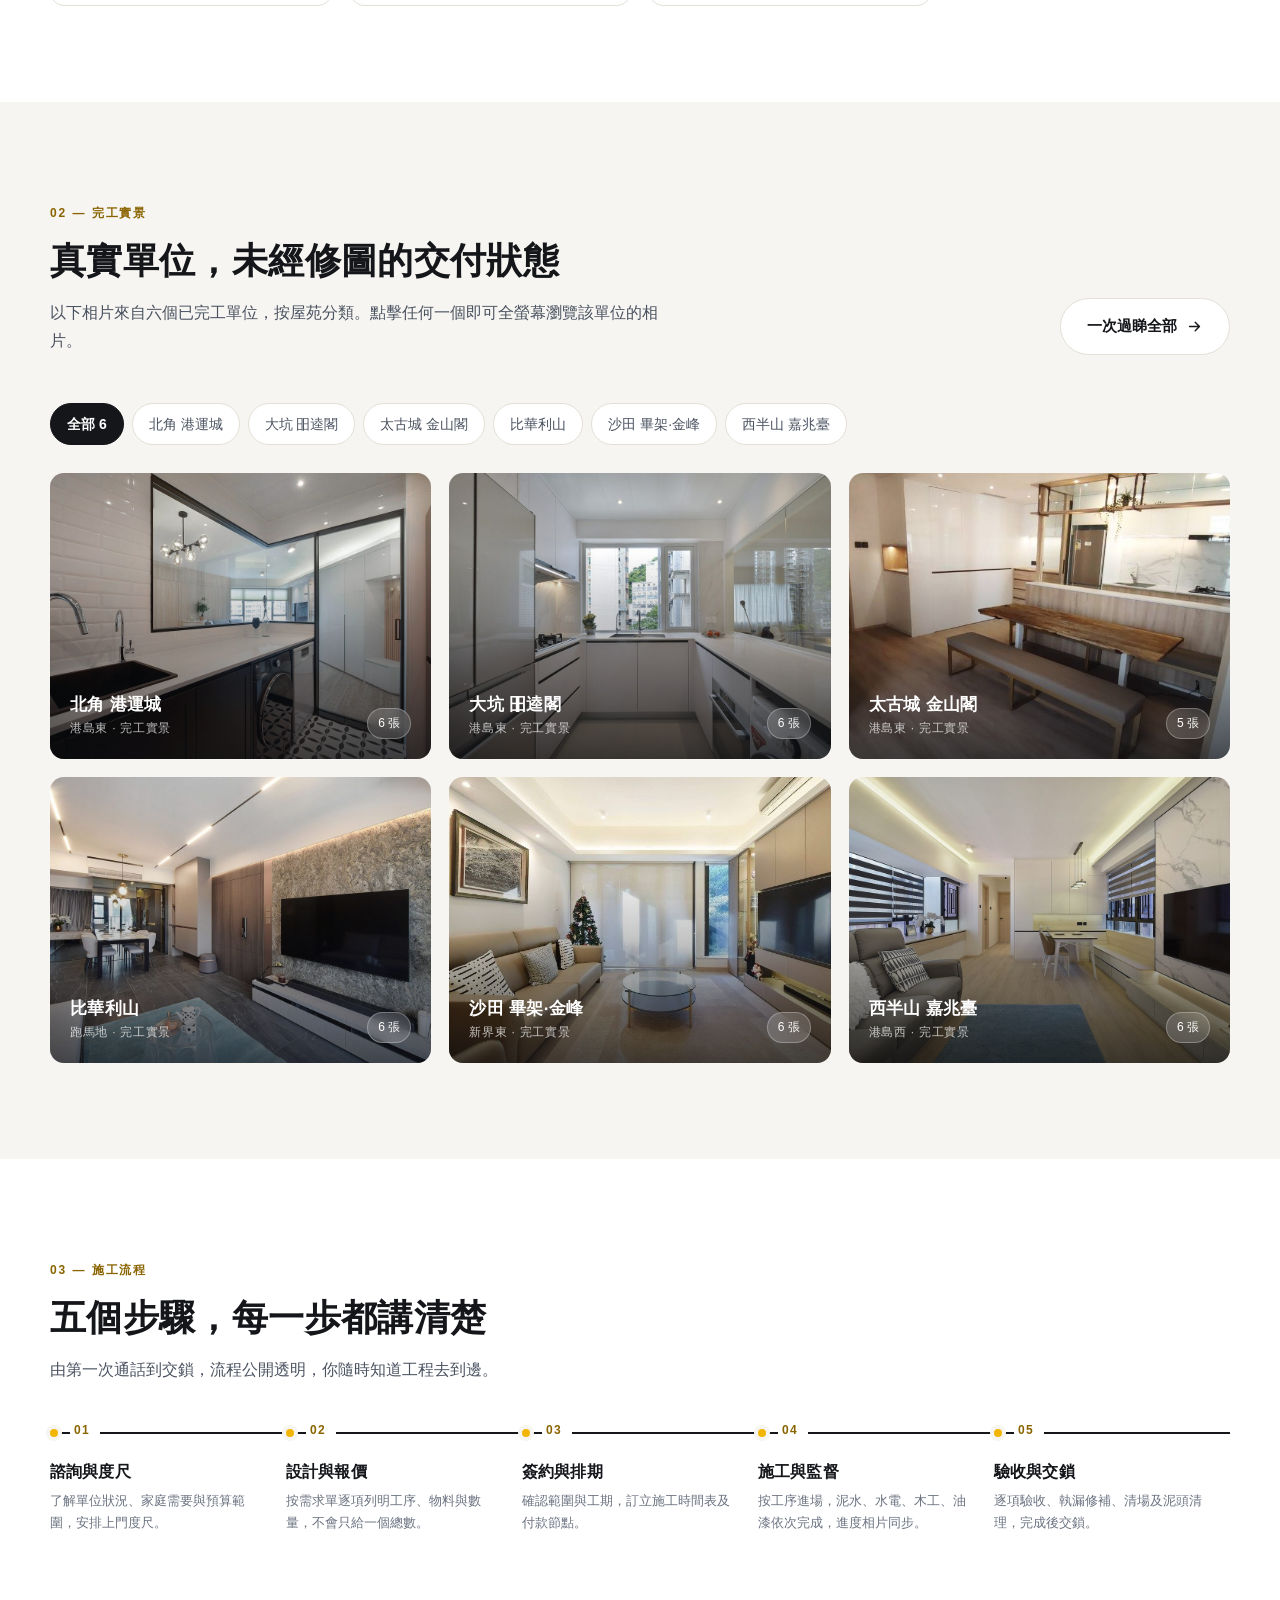
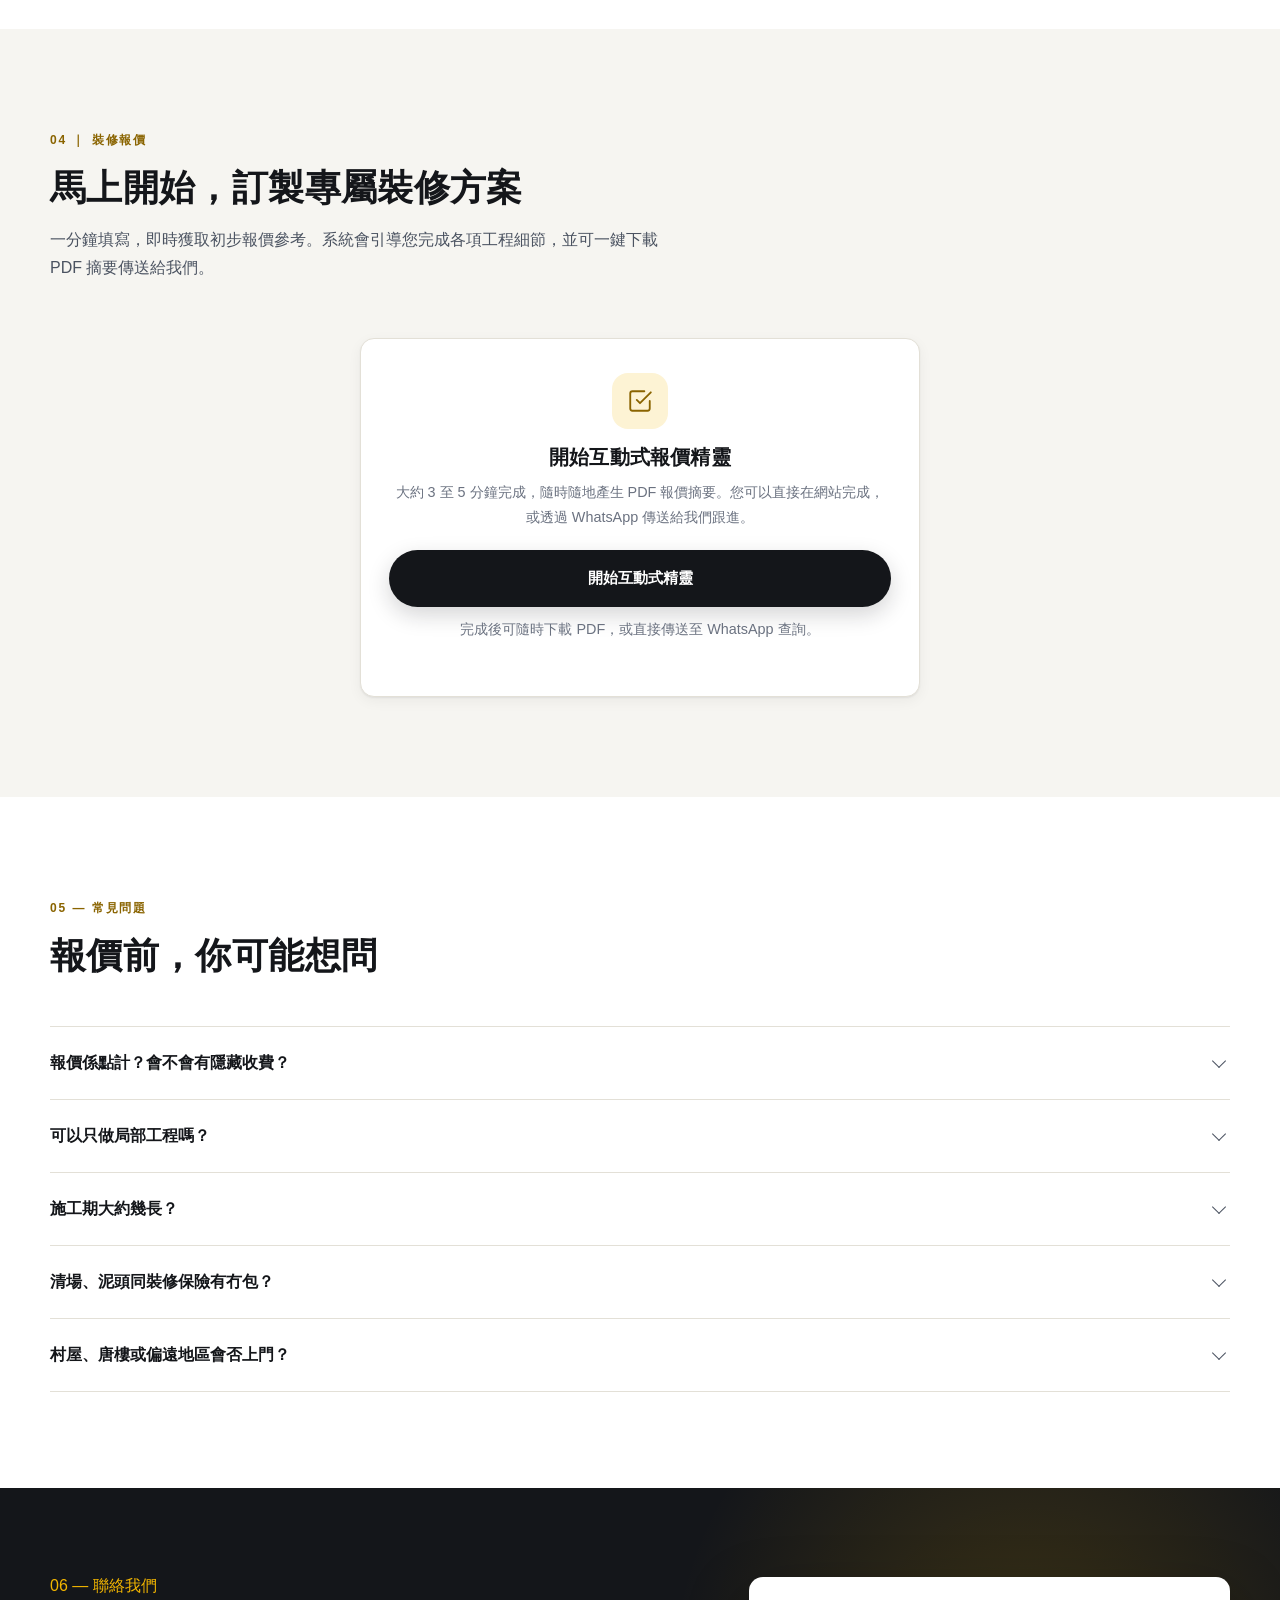
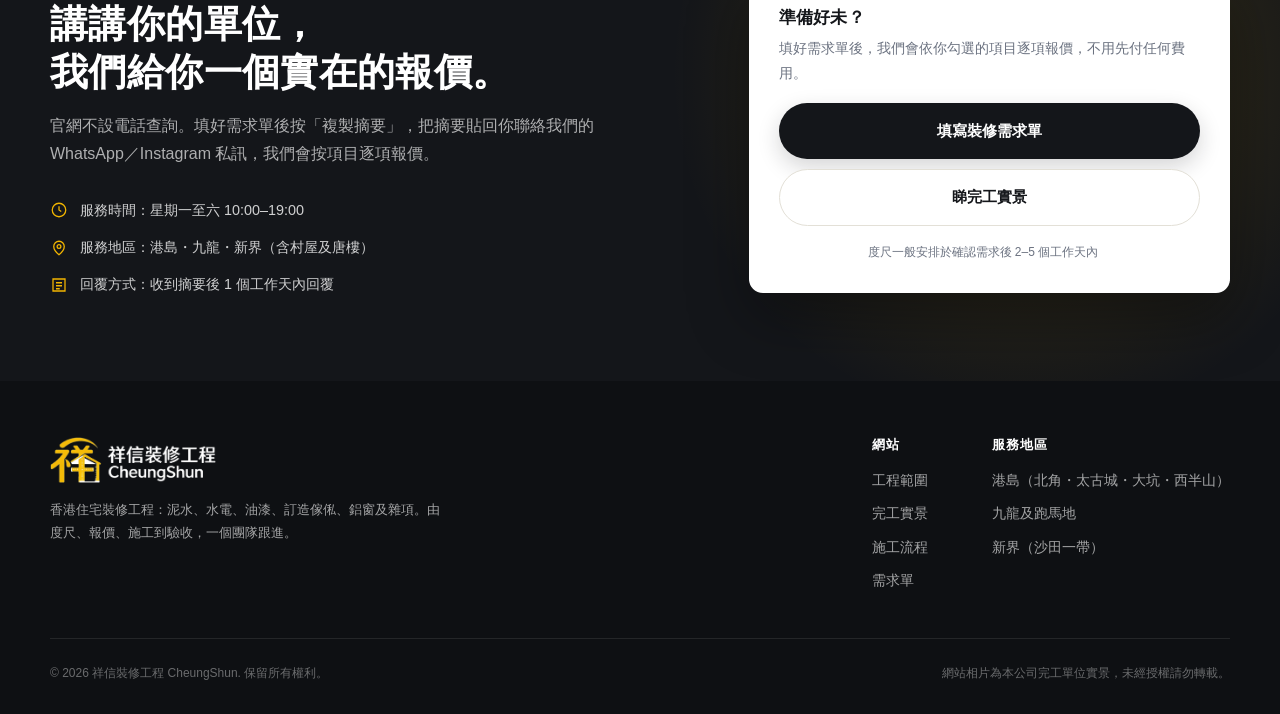
==== commit f080bcc8: "Update index.html" ====
--- a/index.html
+++ b/index.html
@@ -181,6 +181,59 @@
 .faq details[open] summary::after{transform:translateY(-30%) rotate(225deg)}
 .faq .ans{padding:0 44px 24px 0;color:var(--ink-3);font-size:.9375rem}
 
+/* contact */
+.cta-band{background:var(--ink);color:#fff;position:relative;overflow:hidden}
+.cta-band::before{content:"";position:absolute;right:-10%;top:-40%;width:60%;aspect-ratio:1;background:radial-gradient(circle,rgba(242,181,0,.18),transparent 65%)}
+.cta-in{position:relative;display:grid;grid-template-columns:1.15fr .85fr;gap:48px;align-items:center;padding:84px 0}
+.cta-in h2{font-size:clamp(1.7rem,3.2vw,2.4rem);color:#fff}
+.cta-in p{margin-top:16px;color:rgba(255,255,255,.66);max-width:34em}
+.cta-list{display:grid;gap:12px;margin-top:30px;font-size:.9rem;color:rgba(255,255,255,.8)}
+.cta-list li{display:flex;align-items:center;gap:12px}
+.cta-list li[hidden]{display:none}
+.cta-list svg{width:18px;height:18px;stroke:var(--brand);fill:none;stroke-width:1.7;flex:none}
+.cta-card{background:#fff;color:var(--ink);border-radius:var(--radius);padding:30px;box-shadow:0 24px 60px rgba(0,0,0,.35)}
+.cta-card h3{font-size:1.0625rem}
+.cta-card p{color:var(--muted);font-size:.875rem;margin-top:8px}
+.cta-card .btn{margin-top:18px;width:100%}
+.cta-card .btn+.btn{margin-top:10px}
+.cta-card .small{margin-top:16px;font-size:.75rem;color:var(--muted);text-align:center}
+
+/* footer */
+.ftr{background:#0e1013;color:rgba(255,255,255,.62);padding:56px 0 30px;font-size:.875rem}
+.ftr-top{display:flex;justify-content:space-between;gap:40px;align-items:flex-start;padding-bottom:36px;border-bottom:1px solid rgba(255,255,255,.09)}
+.ftr img{height:46px;width:auto}
+.ftr p{margin-top:16px;max-width:30em;font-size:.8125rem;line-height:1.75}
+.ftr-cols{display:flex;gap:64px}
+.ftr-cols h4{color:#fff;font-size:.8125rem;letter-spacing:.08em;margin-bottom:14px}
+.ftr-cols li{margin-bottom:9px}
+.ftr-cols a:hover{color:var(--brand)}
+.ftr-bot{display:flex;justify-content:space-between;gap:20px;padding-top:24px;font-size:.75rem;color:rgba(255,255,255,.38);flex-wrap:wrap}
+
+/* lightbox */
+.lb{position:fixed;inset:0;z-index:120;display:none;background:#08090b;color:#fff;flex-direction:column}
+.lb[open],.lb.is-open{display:flex}
+.lb-top{display:flex;justify-content:space-between;align-items:center;padding:18px 24px;border-bottom:1px solid rgba(255,255,255,.1);flex:none}
+.lb-title{font-size:.9375rem;letter-spacing:.04em}
+.lb-title small{display:block;color:rgba(255,255,255,.45);font-size:.75rem;margin-top:2px;letter-spacing:.06em}
+.lb-btn{width:42px;height:42px;border-radius:50%;background:rgba(255,255,255,.08);border:1px solid rgba(255,255,255,.14);color:#fff;display:grid;place-items:center;cursor:pointer;transition:.2s}
+.lb-btn:hover{background:rgba(255,255,255,.18)}
+.lb-btn svg{width:18px;height:18px;stroke:currentColor;fill:none;stroke-width:1.8;stroke-linecap:round;stroke-linejoin:round}
+.lb-stage{flex:1;display:grid;grid-template-columns:64px 1fr 64px;align-items:center;gap:8px;padding:12px 16px;min-height:0}
+.lb-fig{margin:0;display:grid;place-items:center;height:100%;min-height:0}
+.lb-fig img{max-width:100%;max-height:100%;object-fit:contain;border-radius:6px;opacity:0;transition:opacity .25s}
+.lb-fig img.is-in{opacity:1}
+.lb-thumbs{display:flex;gap:8px;justify-content:center;padding:10px 16px 20px;overflow-x:auto;flex:none}
+.lb-thumbs button{width:76px;height:54px;border-radius:6px;overflow:hidden;border:2px solid transparent;padding:0;background:none;cursor:pointer;opacity:.5;transition:.2s;flex:none}
+.lb-thumbs button img{width:100%;height:100%;object-fit:cover}
+.lb-thumbs button[aria-current="true"]{opacity:1;border-color:var(--brand)}
+.lb-thumbs button:hover{opacity:.85}
+.lb-count{position:absolute;bottom:calc(100% + 12px);left:0;font-size:.75rem;color:rgba(255,255,255,.5)}
+body.no-scroll{overflow:hidden}
+
+/* reveal */
+.reveal{opacity:0;transform:translateY(18px);transition:opacity .7s var(--ease),transform .7s var(--ease)}
+.reveal.is-in{opacity:1;transform:none}
+
 /* quote wizard launch */
 .qz-launch{display:grid;place-items:center;padding:8px 0 4px}
 .qz-launch-card{max-width:560px;width:100%;background:#fff;border:1px solid var(--line);border-radius:var(--radius);padding:34px 28px;text-align:center;box-shadow:var(--shadow-sm)}
@@ -237,9 +290,6 @@
 .qz-unit{display:flex;align-items:center;gap:10px}
 .qz-unit .qz-field{flex:1}
 .qz-unit b{font-size:.9rem;color:var(--muted);white-space:nowrap}
-.qz-photo{display:grid;place-items:center;gap:10px;border:1.5px dashed #c9c4b6;border-radius:var(--radius);padding:34px 20px;background:#fff;color:var(--muted);text-align:center}
-.qz-photo svg{width:34px;height:34px;stroke:var(--muted);fill:none;stroke-width:1.5;stroke-linecap:round;stroke-linejoin:round}
-.qz-photo p{font-size:.82rem;max-width:30em}
 
 /* summary */
 .qz-summary{background:#fff;border:1px solid var(--line);border-radius:var(--radius);padding:26px 22px;box-shadow:var(--shadow-sm)}
@@ -259,20 +309,14 @@
 .qz-sum-msg{margin-top:10px;font-size:.78rem;color:#2e7d32;text-align:center;min-height:1.2em}
 
 /* PDF layout */
-.pdf-stage{position:fixed;left:-20000px;top:0;width:718px;height:0;overflow:hidden;pointer-events:none;z-index:-1}
 .pdf-doc{position:static;width:100%;background:#fff;color:#14161a;font-family:"Microsoft JhengHei","PingFang HK","Noto Sans HK",sans-serif;font-size:12px;line-height:1.55;padding:0}
 .pdf-top{display:flex;justify-content:space-between;align-items:flex-start;border-bottom:3px solid #f2b500;padding-bottom:18px}
-.pdf-logo{height:44px;width:auto}
 .pdf-top-right{text-align:right}
 .pdf-label{font-size:9px;letter-spacing:.18em;color:#8a6400;font-weight:700}
 .pdf-ref{font-size:10px;color:#6b7280;margin-top:4px}
 .pdf-title{font-size:28px;font-weight:700;margin:26px 0 4px;letter-spacing:.02em}
 .pdf-sub{font-size:12px;color:#6b7280;margin-bottom:18px}
 .pdf-meta{font-size:10.5px;color:#4b5361;border-top:1px solid #e3e0d7;border-bottom:1px solid #e3e0d7;padding:8px 0;margin-bottom:18px}
-.pdf-facts{display:grid;grid-template-columns:1fr 1fr;gap:10px;margin-bottom:22px}
-.pdf-fact{background:#f7f6f2;border-left:3px solid #f2b500;padding:10px 12px;break-inside:avoid}
-.pdf-fact span{display:block;font-size:9px;letter-spacing:.08em;color:#8a6400;font-weight:700}
-.pdf-fact b{display:block;font-size:13px;margin-top:3px;color:#14161a;line-height:1.4}
 .pdf-group{margin-bottom:18px}
 .pdf-head{break-inside:avoid;page-break-inside:avoid;padding-top:6px}
 .pdf-group h3{font-size:12px;color:#14161a;border-bottom:2px solid #14161a;padding-bottom:4px;margin-bottom:0;letter-spacing:.04em}
@@ -291,9 +335,48 @@
   body.is-printing #qzPrintRoot{display:block!important}
   body.is-printing .pdf-doc{width:auto;max-width:none;background:#fff;color:#14161a;font-size:10.5pt;line-height:1.5}
   body.is-printing .pdf-doc *{-webkit-print-color-adjust:exact;print-color-adjust:exact}
-  .pdf-head,.pdf-row,.pdf-fact,.pdf-facts,.pdf-foot{break-inside:avoid;page-break-inside:avoid}
+  .pdf-head,.pdf-row,.pdf-foot{break-inside:avoid;page-break-inside:avoid}
   .pdf-group h3{break-after:avoid;page-break-after:avoid}
   .pdf-doc a{color:inherit;text-decoration:none}
+}
+
+/* responsive */
+@media (max-width:1024px){
+  .hero-in{grid-template-columns:1fr;gap:40px}
+  .hero-media img{aspect-ratio:16/10}
+  .gal{grid-template-columns:repeat(2,1fr)}
+  .steps{grid-template-columns:repeat(2,1fr);gap:26px 0}
+  .step{padding-right:24px}
+  .cta-in{grid-template-columns:1fr;gap:36px}
+  .nav{display:none}
+  .burger{display:flex}
+  .hdr-cta{display:none}
+  .mnav{display:block;position:fixed;inset:78px 0 auto;background:#fff;border-bottom:1px solid var(--line);box-shadow:var(--shadow-md);z-index:79;transform:translateY(-8px);opacity:0;pointer-events:none;transition:.25s var(--ease)}
+  .mnav.is-open{transform:none;opacity:1;pointer-events:auto}
+  .mnav a{display:block;padding:16px 24px;border-bottom:1px solid var(--mist-2);font-size:1rem}
+  .mnav a:last-child{border:0;color:var(--brand-ink);font-weight:600}
+  .ftr-top{flex-direction:column;gap:32px}
+  .ftr-cols{gap:48px}
+}
+@media (max-width:720px){
+  .sec{padding:68px 0}
+  .wrap{width:min(100% - 32px,var(--wrap))}
+  .hero{padding-top:44px}
+  .hero-in{padding-bottom:52px}
+  .hero-badge{left:8px;bottom:12px;padding:12px 14px}
+  .stats ul{grid-template-columns:repeat(2,1fr)}
+  .stats li{border-left:1px solid var(--line);padding:20px 8px}
+  .stats li:nth-child(odd){border-left:0}
+  .stats li:nth-child(n+3){border-top:1px solid var(--line)}
+  .gal{grid-template-columns:1fr}
+  .steps{grid-template-columns:1fr}
+  .step{padding:22px 0 0}
+  .sec-head--split{flex-direction:column;align-items:flex-start}
+  .lb-stage{grid-template-columns:1fr;padding:0}
+  .lb-prev,.lb-next{display:none}
+  .lb-top{padding:12px 16px}
+  .cta-in{padding:64px 0}
+  .ftr-cols{flex-direction:column;gap:28px}
 }
 </style>
 </head>
@@ -305,17 +388,27 @@
     <a class="brand" href="#" aria-label="祥信裝修工程 CheungShun 首頁">
       <img src="assets/logo.png" width="760" height="217" alt="祥信裝修工程 CheungShun">
     </a>
-    <nav class="nav" aria-label="頁首導覽">
-      <a href="#services">裝修方案</a>
-      <a href="#quote">線上報價</a>
-      <a href="#faq">常見問題</a>
+    <nav class="nav" aria-label="主導覽">
+      <a href="#services">工程範圍</a>
+      <a href="#work">完工實景</a>
+      <a href="#process">施工流程</a>
+      <a href="#quote">需求單</a>
+      <a href="#contact">聯絡我們</a>
     </nav>
     <a class="hdr-cta" href="#quote">
-      免費索取估價
+      免費度尺報價
       <svg viewBox="0 0 24 24" width="15" height="15" fill="none" stroke="currentColor" stroke-width="2" stroke-linecap="round" stroke-linejoin="round" aria-hidden="true"><path d="M5 12h14M13 6l6 6-6 6"/></svg>
     </a>
+    <button class="burger" id="burger" aria-expanded="false" aria-controls="mnav" aria-label="開啟選單"><span></span></button>
   </div>
 </header>
+<nav class="mnav" id="mnav" aria-label="流動導覽">
+  <a href="#services">工程範圍</a>
+  <a href="#work">完工實景</a>
+  <a href="#process">施工流程</a>
+  <a href="#faq">常見問題</a>
+  <a href="#contact">聯絡我們</a>
+</nav>
 
 <main id="main">
   <section class="hero">
@@ -325,8 +418,81 @@
         <h1>裝修工程交給我們，<br><span class="accent">一站式</span>省時安心</h1>
         <p class="lede">祥信裝修工程為您提供全方位室內設計與裝修服務：公屋居屋、私樓、村屋、商業裝修、局部翻新。6 年經驗施工團隊，價格透明，免費上門度尺與專業報價諮詢。</p>
         <div class="hero-actions">
-          <a class="btn btn-primary" href="#quote">立即預約報價</a>
+          <a class="btn btn-primary" href="#quote">
+            填寫裝修需求單
+            <svg viewBox="0 0 24 24" fill="none" stroke="currentColor" stroke-width="2" stroke-linecap="round" stroke-linejoin="round" aria-hidden="true"><path d="M5 12h14M13 6l6 6-6 6"/></svg>
+          </a>
+          <a class="btn btn-ghost" href="#work">
+            <svg viewBox="0 0 24 24" fill="none" stroke="currentColor" stroke-width="1.8" stroke-linecap="round" stroke-linejoin="round" aria-hidden="true"><rect x="3" y="5" width="18" height="14" rx="2"/><circle cx="8.5" cy="10" r="1.6"/><path d="M21 16l-5-5-9 8"/></svg>
+            睇完工實景
+          </a>
         </div>
+      </div>
+      <div class="hero-media">
+        <img src="assets/hero.jpg" width="2100" height="1181" alt="祥信裝修工程完工單位：開放式廚房與飯廳實景" fetchpriority="high">
+        <div class="hero-badge">
+          <span class="ico" aria-hidden="true">
+            <svg width="20" height="20" viewBox="0 0 24 24" fill="none" stroke="#14161a" stroke-width="1.7" stroke-linecap="round" stroke-linejoin="round"><path d="M3 21h18M5 21V9l7-5 7 5v12"/><path d="M9 21v-6h6v6"/></svg>
+          </span>
+          <div><b>6</b> 個屋苑實景<br><span>港島 · 九龍 · 新界</span></div>
+        </div>
+      </div>
+    </div>
+  </section>
+
+  <div class="stats">
+    <div class="wrap">
+      <ul>
+        <li><b data-count="6">6</b><span>個屋苑完工實景</span></li>
+        <li><b data-count="35">35</b><span>張工程相片</span></li>
+        <li><b data-count="7">7</b><span>大工程範疇</span></li>
+        <li><b>1<em>：1</em></b><span>由報價到驗收跟進</span></li>
+      </ul>
+    </div>
+  </div>
+
+  <section class="sec" id="services">
+    <div class="wrap">
+      <div class="sec-head">
+        <span class="kicker">01 — 工程範圍</span>
+        <h2>一站式住宅裝修，<br class="mbr">按需要逐項揀</h2>
+        <p>你可以只做單項（例如換鋁窗、重鋪電線），亦可以全屋翻新。以下七個範疇可自由配搭，報價時逐項列明。</p>
+      </div>
+      <div class="svc-grid" id="svcGrid"></div>
+    </div>
+  </section>
+
+  <section class="sec sec--mist" id="work">
+    <div class="wrap">
+      <div class="sec-head sec-head--split">
+        <div>
+          <span class="kicker">02 — 完工實景</span>
+          <h2>真實單位，<br class="mbr">未經修圖的交付狀態</h2>
+          <p>以下相片來自六個已完工單位，按屋苑分類。點擊任何一個即可全螢幕瀏覽該單位的相片。</p>
+        </div>
+        <button class="btn btn-ghost" id="lbAll" type="button">
+          一次過睇全部
+          <svg viewBox="0 0 24 24" fill="none" stroke="currentColor" stroke-width="2" stroke-linecap="round" stroke-linejoin="round" aria-hidden="true"><path d="M5 12h14M13 6l6 6-6 6"/></svg>
+        </button>
+      </div>
+      <div class="filters" id="filters" role="group" aria-label="按屋苑篩選"></div>
+      <div class="gal" id="gal"></div>
+    </div>
+  </section>
+
+  <section class="sec" id="process">
+    <div class="wrap">
+      <div class="sec-head">
+        <span class="kicker">03 — 施工流程</span>
+        <h2>五個步驟，每一歩都講清楚</h2>
+        <p>由第一次通話到交鎖，流程公開透明，你隨時知道工程去到邊。</p>
+      </div>
+      <div class="steps">
+        <div class="step"><h3>諮詢與度尺</h3><p>了解單位狀況、家庭需要與預算範圍，安排上門度尺。</p></div>
+        <div class="step"><h3>設計與報價</h3><p>按需求單逐項列明工序、物料與數量，不會只給一個總數。</p></div>
+        <div class="step"><h3>簽約與排期</h3><p>確認範圍與工期，訂立施工時間表及付款節點。</p></div>
+        <div class="step"><h3>施工與監督</h3><p>按工序進場，泥水、水電、木工、油漆依次完成，進度相片同步。</p></div>
+        <div class="step"><h3>驗收與交鎖</h3><p>逐項驗收、執漏修補、清場及泥頭清理，完成後交鎖。</p></div>
       </div>
     </div>
   </section>
@@ -351,7 +517,253 @@
       </div>
     </div>
   </section>
+
+  <section class="sec" id="faq">
+    <div class="wrap">
+      <div class="sec-head">
+        <span class="kicker">05 — 常見問題</span>
+        <h2>報價前，你可能想問</h2>
+      </div>
+      <div class="faq">
+        <details>
+          <summary>報價係點計？會不會有隱藏收費？</summary>
+          <div class="ans">我們按你需求單上勾選的項目逐項列明：工序、物料、數量與單價，再合成總數。工程期間如需加減項目，會先報價、經你確認後才施工。</div>
+        </details>
+        <details>
+          <summary>可以只做局部工程嗎？</summary>
+          <div class="ans">可以。常見的局部工程包括重鋪電線、更換鋁窗、單一房間翻新、廚櫃或衣櫃訂造。局部工程的報價會按實際範圍另計。</div>
+        </details>
+        <details>
+          <summary>施工期大約幾長？</summary>
+          <div class="ans">視乎範圍：局部工程一般以週計；全屋翻新（含泥水、水電、木工、油漆）通常以月計。實際工期會在報價時按工序列明，並寫入施工時間表。</div>
+        </details>
+        <details>
+          <summary>清場、泥頭同裝修保險有冇包？</summary>
+          <div class="ans">這三項都在需求單的「雜項工程」內，可以按需要加入：清場及泥頭清理、裝修保險辦理、完工專業清潔。報價時會列明是否已包含。</div>
+        </details>
+        <details>
+          <summary>村屋、唐樓或偏遠地區會否上門？</summary>
+          <div class="ans">會。我們做過港島、九龍及新界的單位，包括西半山、北角、太古城、大坑、跑馬地及沙田。特殊地區可先WhatsApp 提供地址，我們回覆度尺安排。</div>
+        </details>
+      </div>
+    </div>
+  </section>
+
+  <section class="cta-band" id="contact">
+    <div class="wrap cta-in">
+      <div>
+        <span class="kicker" style="color:var(--brand)">06 — 聯絡我們</span>
+        <h2>講講你的單位，<br>我們給你一個實在的報價。</h2>
+        <p>官網不設電話查詢。填好需求單後按「複製摘要」，把摘要貼回你聯絡我們的 WhatsApp／Instagram 私訊，我們會按項目逐項報價。</p>
+        <ul class="cta-list">
+          <li><svg viewBox="0 0 24 24" aria-hidden="true"><circle cx="12" cy="12" r="9"/><path d="M12 7v5l3 2"/></svg><span>服務時間：星期一至六 10:00–19:00</span></li>
+          <li><svg viewBox="0 0 24 24" aria-hidden="true"><path d="M12 21s7-5.6 7-11a7 7 0 10-14 0c0 5.4 7 11 7 11z"/><circle cx="12" cy="10" r="2.5"/></svg><span>服務地區：港島・九龍・新界（含村屋及唐樓）</span></li>
+          <li><svg viewBox="0 0 24 24" aria-hidden="true"><path d="M4 4h16v16H4z"/><path d="M8 9h8M8 13h8M8 17h5"/></svg><span>回覆方式：收到摘要後 1 個工作天內回覆</span></li>
+        </ul>
+      </div>
+      <div class="cta-card">
+        <h3>準備好未？</h3>
+        <p>填好需求單後，我們會依你勾選的項目逐項報價，不用先付任何費用。</p>
+        <a class="btn btn-primary" href="#quote">填寫裝修需求單</a>
+        <a class="btn btn-ghost" href="#work">睇完工實景</a>
+        <p class="small">度尺一般安排於確認需求後 2–5 個工作天內</p>
+      </div>
+    </div>
+  </section>
 </main>
+
+<footer class="ftr">
+  <div class="wrap">
+    <div class="ftr-top">
+      <div>
+        <img src="assets/logo-white.png" width="760" height="211" alt="祥信裝修工程 CheungShun">
+        <p>香港住宅裝修工程：泥水、水電、油漆、訂造傢俬、鋁窗及雜項。由度尺、報價、施工到驗收，一個團隊跟進。</p>
+      </div>
+      <div class="ftr-cols">
+        <div>
+          <h4>網站</h4>
+          <ul>
+            <li><a href="#services">工程範圍</a></li>
+            <li><a href="#work">完工實景</a></li>
+            <li><a href="#process">施工流程</a></li>
+            <li><a href="#quote">需求單</a></li>
+          </ul>
+        </div>
+        <div>
+          <h4>服務地區</h4>
+          <ul>
+            <li>港島（北角・太古城・大坑・西半山）</li>
+            <li>九龍及跑馬地</li>
+            <li>新界（沙田一帶）</li>
+          </ul>
+        </div>
+      </div>
+    </div>
+    <div class="ftr-bot">
+      <span>© <span id="yr">2026</span> 祥信裝修工程 CheungShun. 保留所有權利。</span>
+      <span>網站相片為本公司完工單位實景，未經授權請勿轉載。</span>
+    </div>
+  </div>
+</footer>
+
+<div class="lb" id="lb" role="dialog" aria-modal="true" aria-labelledby="lbTitle">
+  <div class="lb-top">
+    <div class="lb-title" id="lbTitle">完工實景<small id="lbSub"></small></div>
+    <button class="lb-btn" id="lbClose" type="button" aria-label="關閉相片瀏覽">
+      <svg viewBox="0 0 24 24" aria-hidden="true"><path d="M6 6l12 12M18 6L6 18"/></svg>
+    </button>
+  </div>
+  <div class="lb-stage">
+    <button class="lb-btn lb-prev" id="lbPrev" type="button" aria-label="上一張">
+      <svg viewBox="0 0 24 24" aria-hidden="true"><path d="M15 6l-6 6 6 6"/></svg>
+    </button>
+    <figure class="lb-fig">
+      <img id="lbImg" src="" alt="">
+    </figure>
+    <button class="lb-btn lb-next" id="lbNext" type="button" aria-label="下一張">
+      <svg viewBox="0 0 24 24" aria-hidden="true"><path d="M9 6l6 6-6 6"/></svg>
+    </button>
+  </div>
+  <div class="lb-thumbs" id="lbThumbs"></div>
+</div>
+
+<script>
+const PROJECTS = [{"slug":"north-point","name":"北角 港運城","district":"港島東","count":6,"items":[{"src":"assets/projects/north-point/01.jpg","thumb":"assets/projects/north-point/thumbs/01.jpg","w":1400,"h":933,"orig":"item_24392.jpg"},{"src":"assets/projects/north-point/02.jpg","thumb":"assets/projects/north-point/thumbs/02.jpg","w":1400,"h":933,"orig":"item_24391.jpg"},{"src":"assets/projects/north-point/03.jpg","thumb":"assets/projects/north-point/thumbs/03.jpg","w":1400,"h":933,"orig":"item_24369.jpg"},{"src":"assets/projects/north-point/04.jpg","thumb":"assets/projects/north-point/thumbs/04.jpg","w":1400,"h":933,"orig":"item_24384.jpg"},{"src":"assets/projects/north-point/05.jpg","thumb":"assets/projects/north-point/thumbs/05.jpg","w":1400,"h":933,"orig":"item_24386.jpg"},{"src":"assets/projects/north-point/06.jpg","thumb":"assets/projects/north-point/thumbs/06.jpg","w":1400,"h":933,"orig":"item_24390.jpg"}],"cover":"assets/projects/north-point/cover.jpg","cover_w":1000,"cover_h":750},{"slug":"tai-hang","name":"大坑 昍逵閣","district":"港島東","count":6,"items":[{"src":"assets/projects/tai-hang/01.jpg","thumb":"assets/projects/tai-hang/thumbs/01.jpg","w":1400,"h":933,"orig":"item_24148.jpg"},{"src":"assets/projects/tai-hang/02.jpg","thumb":"assets/projects/tai-hang/thumbs/02.jpg","w":1400,"h":933,"orig":"item_24147.jpg"},{"src":"assets/projects/tai-hang/03.jpg","thumb":"assets/projects/tai-hang/thumbs/03.jpg","w":1400,"h":933,"orig":"item_24146.jpg"},{"src":"assets/projects/tai-hang/04.jpg","thumb":"assets/projects/tai-hang/thumbs/04.jpg","w":1400,"h":933,"orig":"item_24152.jpg"},{"src":"assets/projects/tai-hang/05.jpg","thumb":"assets/projects/tai-hang/thumbs/05.jpg","w":1400,"h":933,"orig":"item_24157.jpg"},{"src":"assets/projects/tai-hang/06.jpg","thumb":"assets/projects/tai-hang/thumbs/06.jpg","w":1400,"h":933,"orig":"item_24156.jpg"}],"cover":"assets/projects/tai-hang/cover.jpg","cover_w":1000,"cover_h":750},{"slug":"taikoo-shing","name":"太古城 金山閣","district":"港島東","count":5,"items":[{"src":"assets/projects/taikoo-shing/01.jpg","thumb":"assets/projects/taikoo-shing/thumbs/01.jpg","w":760,"h":461,"orig":"item_24159.jpg"},{"src":"assets/projects/taikoo-shing/02.jpg","thumb":"assets/projects/taikoo-shing/thumbs/02.jpg","w":960,"h":640,"orig":"item_24161.jpg"},{"src":"assets/projects/taikoo-shing/03.jpg","thumb":"assets/projects/taikoo-shing/thumbs/03.jpg","w":960,"h":640,"orig":"item_24164.jpg"},{"src":"assets/projects/taikoo-shing/04.jpg","thumb":"assets/projects/taikoo-shing/thumbs/04.jpg","w":806,"h":576,"orig":"item_24162.jpg"},{"src":"assets/projects/taikoo-shing/05.jpg","thumb":"assets/projects/taikoo-shing/thumbs/05.jpg","w":960,"h":640,"orig":"item_24163.jpg"}],"cover":"assets/projects/taikoo-shing/cover.jpg","cover_w":760,"cover_h":570},{"slug":"beverly-hills","name":"比華利山","district":"跑馬地","count":6,"items":[{"src":"assets/projects/beverly-hills/01.jpg","thumb":"assets/projects/beverly-hills/thumbs/01.jpg","w":1400,"h":933,"orig":"item_24368.jpg"},{"src":"assets/projects/beverly-hills/02.jpg","thumb":"assets/projects/beverly-hills/thumbs/02.jpg","w":1400,"h":933,"orig":"item_24373.jpg"},{"src":"assets/projects/beverly-hills/03.jpg","thumb":"assets/projects/beverly-hills/thumbs/03.jpg","w":1400,"h":933,"orig":"item_24375.jpg"},{"src":"assets/projects/beverly-hills/04.jpg","thumb":"assets/projects/beverly-hills/thumbs/04.jpg","w":1400,"h":933,"orig":"item_24370.jpg"},{"src":"assets/projects/beverly-hills/05.jpg","thumb":"assets/projects/beverly-hills/thumbs/05.jpg","w":1400,"h":933,"orig":"item_24374.jpg"},{"src":"assets/projects/beverly-hills/06.jpg","thumb":"assets/projects/beverly-hills/thumbs/06.jpg","w":1400,"h":933,"orig":"item_24367.jpg"}],"cover":"assets/projects/beverly-hills/cover.jpg","cover_w":1000,"cover_h":750},{"slug":"sha-tin","name":"沙田 畢架·金峰","district":"新界東","count":6,"items":[{"src":"assets/projects/sha-tin/01.jpg","thumb":"assets/projects/sha-tin/thumbs/01.jpg","w":750,"h":500,"orig":"item_24320.jpg"},{"src":"assets/projects/sha-tin/02.jpg","thumb":"assets/projects/sha-tin/thumbs/02.jpg","w":750,"h":500,"orig":"item_24315.jpg"},{"src":"assets/projects/sha-tin/03.jpg","thumb":"assets/projects/sha-tin/thumbs/03.jpg","w":750,"h":500,"orig":"item_24322.jpg"},{"src":"assets/projects/sha-tin/04.jpg","thumb":"assets/projects/sha-tin/thumbs/04.jpg","w":750,"h":500,"orig":"item_24314.jpg"},{"src":"assets/projects/sha-tin/05.jpg","thumb":"assets/projects/sha-tin/thumbs/05.jpg","w":750,"h":500,"orig":"item_24321.jpg"},{"src":"assets/projects/sha-tin/06.jpg","thumb":"assets/projects/sha-tin/thumbs/06.jpg","w":750,"h":500,"orig":"item_24316.jpg"}],"cover":"assets/projects/sha-tin/cover.jpg","cover_w":750,"cover_h":562},{"slug":"mid-levels","name":"西半山 嘉兆臺","district":"港島西","count":6,"items":[{"src":"assets/projects/mid-levels/01.jpg","thumb":"assets/projects/mid-levels/thumbs/01.jpg","w":1400,"h":933,"orig":"item_24137.jpg"},{"src":"assets/projects/mid-levels/02.jpg","thumb":"assets/projects/mid-levels/thumbs/02.jpg","w":1400,"h":933,"orig":"item_24135.jpg"},{"src":"assets/projects/mid-levels/03.jpg","thumb":"assets/projects/mid-levels/thumbs/03.jpg","w":1400,"h":933,"orig":"item_24140.jpg"},{"src":"assets/projects/mid-levels/04.jpg","thumb":"assets/projects/mid-levels/thumbs/04.jpg","w":1400,"h":933,"orig":"item_24139.jpg"},{"src":"assets/projects/mid-levels/05.jpg","thumb":"assets/projects/mid-levels/thumbs/05.jpg","w":1400,"h":933,"orig":"item_24136.jpg"},{"src":"assets/projects/mid-levels/06.jpg","thumb":"assets/projects/mid-levels/thumbs/06.jpg","w":1400,"h":933,"orig":"item_24143.jpg"}],"cover":"assets/projects/mid-levels/cover.jpg","cover_w":1000,"cover_h":750}];
+
+const SERVICES = [
+  {n:"工作範圍", d:"全屋重做、加房、局部翻新，或只做部分傢俬。", tags:["全屋重做","增加房間","局部工程"], ico:"scope"},
+  {n:"泥水工程", d:"地磚、牆磚、批盪及防水，處理好基層才做飾面。", tags:["地磚","牆磚","防水"], ico:"tile"},
+  {n:"水電工程", d:"暗喉、電線重鋪、冷咸淡水喉更換及燈具安裝。", tags:["暗喉","電線","水喉","燈具"], ico:"bolt"},
+  {n:"油漆工程", d:"剷底批灰、乳膠漆，或藝術漆特色牆。", tags:["剷底批灰","乳膠漆","藝術漆"], ico:"paint"},
+  {n:"傢俬工程", d:"訂造組合櫃、入牆衣櫃、廚櫃及吊櫃，度位後生產。", tags:["組合櫃","入牆衣櫃","廚櫃"], ico:"cabinet"},
+  {n:"鋁窗工程", d:"全屋鋁窗更換、窗台防水及執修。", tags:["鋁窗更換","窗台防水"], ico:"window"},
+  {n:"雜項工程", d:"清場、泥頭清理、裝修保險及完工清潔。", tags:["清場","泥頭","保險"], ico:"misc"}
+];
+
+const ICONS = {
+  scope:'<path d="M3 21h18M5 21V9l7-5 7 5v12"/><path d="M9 21v-6h6v6"/>',
+  tile:'<rect x="3" y="3" width="7.5" height="7.5" rx="1.5"/><rect x="13.5" y="3" width="7.5" height="7.5" rx="1.5"/><rect x="3" y="13.5" width="7.5" height="7.5" rx="1.5"/><rect x="13.5" y="13.5" width="7.5" height="7.5" rx="1.5"/>',
+  bolt:'<path d="M13 2L4 14h7l-1 8 9-12h-7l1-8z"/>',
+  paint:'<rect x="2" y="2" width="16" height="6" rx="2"/><path d="M10 16v-2a2 2 0 012-2h8a2 2 0 002-2V7a2 2 0 00-2-2h-2"/><rect x="8" y="16" width="4" height="6" rx="1"/>',
+  cabinet:'<rect x="4" y="3" width="16" height="18" rx="2"/><path d="M4 10h16M12 10v11M8.5 6.5h1M14.5 6.5h1"/>',
+  window:'<rect x="3.5" y="4" width="17" height="12" rx="1.5"/><path d="M3.5 10h17M12 4v12M7 20h10"/>',
+  misc:'<path d="M12 3l9 5-9 5-9-5 9-5z"/><path d="M3 13l9 5 9-5"/>'
+};
+
+const $ = (s, r = document) => r.querySelector(s);
+const $$ = (s, r = document) => [...r.querySelectorAll(s)];
+
+/* header + mobile nav */
+const hdr = $("#hdr"), burger = $("#burger"), mnav = $("#mnav");
+const onScroll = () => hdr.classList.toggle("is-stuck", window.scrollY > 12);
+onScroll(); addEventListener("scroll", onScroll, {passive:true});
+burger.addEventListener("click", () => {
+  const open = burger.getAttribute("aria-expanded") === "true";
+  burger.setAttribute("aria-expanded", String(!open));
+  mnav.classList.toggle("is-open", !open);
+});
+
+/* services */
+$("#svcGrid").innerHTML = SERVICES.map((s, i) => `
+  <article class="svc reveal" style="transition-delay:${i * 40}ms">
+    <span class="svc-ico"><svg viewBox="0 0 24 24" aria-hidden="true">${ICONS[s.ico]}</svg></span>
+    <h3>${s.n} <i>${String(i + 1).padStart(2, "0")}</i></h3>
+    <p>${s.d}</p>
+    <ul>${s.tags.map(t => `<li>${t}</li>`).join("")}</ul>
+  </article>`).join("");
+
+/* gallery */
+const gal = $("#gal"), filters = $("#filters");
+const allProjects = PROJECTS;
+filters.innerHTML = `<button class="chip" type="button" aria-pressed="true" data-f="all">全部 ${allProjects.length}</button>` +
+  allProjects.map(p => `<button class="chip" type="button" aria-pressed="false" data-f="${p.slug}">${p.name}</button>`).join("");
+
+gal.innerHTML = allProjects.map((p, i) => `
+  <button class="card reveal" type="button" data-slug="${p.slug}" style="transition-delay:${i * 50}ms"
+          aria-label="瀏覽 ${p.name} 的 ${p.count} 張完工相片">
+    <img src="${p.cover}" width="${p.cover_w}" height="${p.cover_h}" loading="lazy" alt="${p.name} 完工實景">
+    <span class="card-zoom" aria-hidden="true"><svg viewBox="0 0 24 24"><path d="M11 4H4v7M20 13v7h-7M20 4l-7 7M4 20l7-7"/></svg></span>
+    <span class="card-body">
+      <span><span class="card-title">${p.name}</span><small>${p.district} · 完工實景</small></span>
+      <span class="card-count">${p.count} 張</span>
+    </span>
+  </button>`).join("");
+
+filters.addEventListener("click", e => {
+  const b = e.target.closest(".chip"); if (!b) return;
+  $$(".chip", filters).forEach(c => c.setAttribute("aria-pressed", String(c === b)));
+  const f = b.dataset.f;
+  $$(".card", gal).forEach(c => c.classList.toggle("is-hidden", f !== "all" && c.dataset.slug !== f));
+});
+
+/* lightbox */
+const lb = $("#lb"), lbImg = $("#lbImg"), lbTitle = $("#lbTitle"), lbSub = $("#lbSub"), lbThumbs = $("#lbThumbs");
+let queue = [], idx = 0, lastFocus = null;
+
+function openLb(slug, start = 0) {
+  const p = PROJECTS.find(x => x.slug === slug);
+  if (!p) return;
+  queue = p.items.map(it => ({src: it.src, thumb: it.thumb, alt: `${p.name} 完工實景`}));
+  lbTitle.firstChild.textContent = p.name;
+  lbSub.textContent = `${p.district} · 共 ${queue.length} 張`;
+  lbThumbs.innerHTML = queue.map((it, i) =>
+    `<button type="button" data-i="${i}" aria-label="第 ${i + 1} 張" ${i === start ? 'aria-current="true"' : ""}><img src="${it.thumb}" alt="" loading="lazy"></button>`).join("");
+  lastFocus = document.activeElement;
+  lb.classList.add("is-open");
+  document.body.classList.add("no-scroll");
+  show(start);
+  $("#lbClose").focus();
+}
+function openAll(start = 0) {
+  queue = [];
+  PROJECTS.forEach(p => p.items.forEach(it => queue.push({src: it.src, thumb: it.thumb, alt: `${p.name} 完工實景`, proj: p.name})));
+  lbTitle.firstChild.textContent = "全部完工實景";
+  lbSub.textContent = `${PROJECTS.length} 個屋苑 · 共 ${queue.length} 張`;
+  lbThumbs.innerHTML = queue.map((it, i) =>
+    `<button type="button" data-i="${i}" aria-label="第 ${i + 1} 張" ${i === start ? 'aria-current="true"' : ""}><img src="${it.thumb}" alt="" loading="lazy"></button>`).join("");
+  lastFocus = document.activeElement;
+  lb.classList.add("is-open"); document.body.classList.add("no-scroll");
+  show(start); $("#lbClose").focus();
+}
+function show(i) {
+  idx = (i + queue.length) % queue.length;
+  lbImg.classList.remove("is-in");
+  const next = new Image();
+  next.onload = () => { lbImg.src = queue[idx].src; lbImg.alt = queue[idx].alt; requestAnimationFrame(() => lbImg.classList.add("is-in")); };
+  next.src = queue[idx].src;
+  $$("#lbThumbs button").forEach((b, k) => b.setAttribute("aria-current", String(k === idx)));
+  const cur = $(`#lbThumbs button[data-i="${idx}"]`);
+  if (cur) cur.scrollIntoView({block:"nearest", inline:"center", behavior:"smooth"});
+}
+function closeLb() {
+  lb.classList.remove("is-open"); document.body.classList.remove("no-scroll");
+  if (lastFocus) lastFocus.focus();
+}
+gal.addEventListener("click", e => {
+  const c = e.target.closest(".card"); if (c) openLb(c.dataset.slug);
+});
+$("#lbAll").addEventListener("click", () => openAll(0));
+$("#lbClose").addEventListener("click", closeLb);
+$("#lbPrev").addEventListener("click", () => show(idx - 1));
+$("#lbNext").addEventListener("click", () => show(idx + 1));
+lbThumbs.addEventListener("click", e => {
+  const b = e.target.closest("button"); if (b) show(Number(b.dataset.i));
+});
+lb.addEventListener("click", e => { if (e.target === lb) closeLb(); });
+addEventListener("keydown", e => {
+  if (!lb.classList.contains("is-open")) return;
+  if (e.key === "Escape") closeLb();
+  if (e.key === "ArrowRight") show(idx + 1);
+  if (e.key === "ArrowLeft") show(idx - 1);
+});
+
+/* reveal */
+const io = new IntersectionObserver(es => {
+  es.forEach(e => { if (e.isIntersecting) { e.target.classList.add("is-in"); io.unobserve(e.target); } });
+}, {threshold:.12, rootMargin:"0px 0px -8% 0px"});
+$$(".reveal").forEach(el => io.observe(el));
+$("#yr").textContent = new Date().getFullYear();
+</script>
 
 <!-- 完整報價資料與互動精靈主邏輯 -->
 <script>
@@ -495,22 +907,12 @@
   printRoot.id = "qzPrintRoot";
   document.body.appendChild(printRoot);
 
-  const IS_IOS = /iPad|iPhone|iPod/.test(navigator.userAgent) || (navigator.platform === "MacIntel" && navigator.maxTouchPoints > 1);
-
   const body = $("#qzBody");
   const fill = $("#qzFill");
   const count = $("#qzCount");
   const btnBack = $("#qzBack");
   const btnNext = $("#qzNext");
 
-  function modeOf() {
-    const v = state.answers.Q001;
-    return v === "精準報價" ? "精準" : v === "簡單報價" ? "簡單" : null;
-  }
-  function scopesOf() {
-    return state.answers.Q010 || [];
-  }
-  function valueOf(qid) { return state.answers[qid]; }
   function setValue(qid, val) {
     if (val === "" || val === null || val === undefined || (Array.isArray(val) && !val.length)) {
       delete state.answers[qid];
@@ -677,13 +1079,6 @@
     return lines.join("\n");
   }
 
-  function fmtDate(value) {
-    if (!value) return "待定";
-    const d = new Date(value + "T00:00:00");
-    if (isNaN(d)) return String(value);
-    return `${d.getFullYear()}年${d.getMonth() + 1}月${d.getDate()}日`;
-  }
-
   function buildPdfDoc() {
     const now = new Date();
     const rows = summaryRows();
@@ -744,7 +1139,7 @@
           ${wa ? `<a class="btn btn-primary" id="qzWa" href="https://wa.me/${esc(wa)}" target="_blank" rel="noopener">WhatsApp 傳送摘要</a>` : ""}
         </div>
         <p class="qz-sum-msg" id="qzSumMsg" role="status" aria-live="polite"></p>
-        <p class="qz-sum-note">iPhone / iPad / 電腦：按「列印 / 儲存 PDF」即可儲存檔案。</p>
+        <p class="qz-sum-note">按「列印 / 儲存 PDF」即可儲存檔案。</p>
       </div>
     </div>`;
     body.scrollTop = 0;
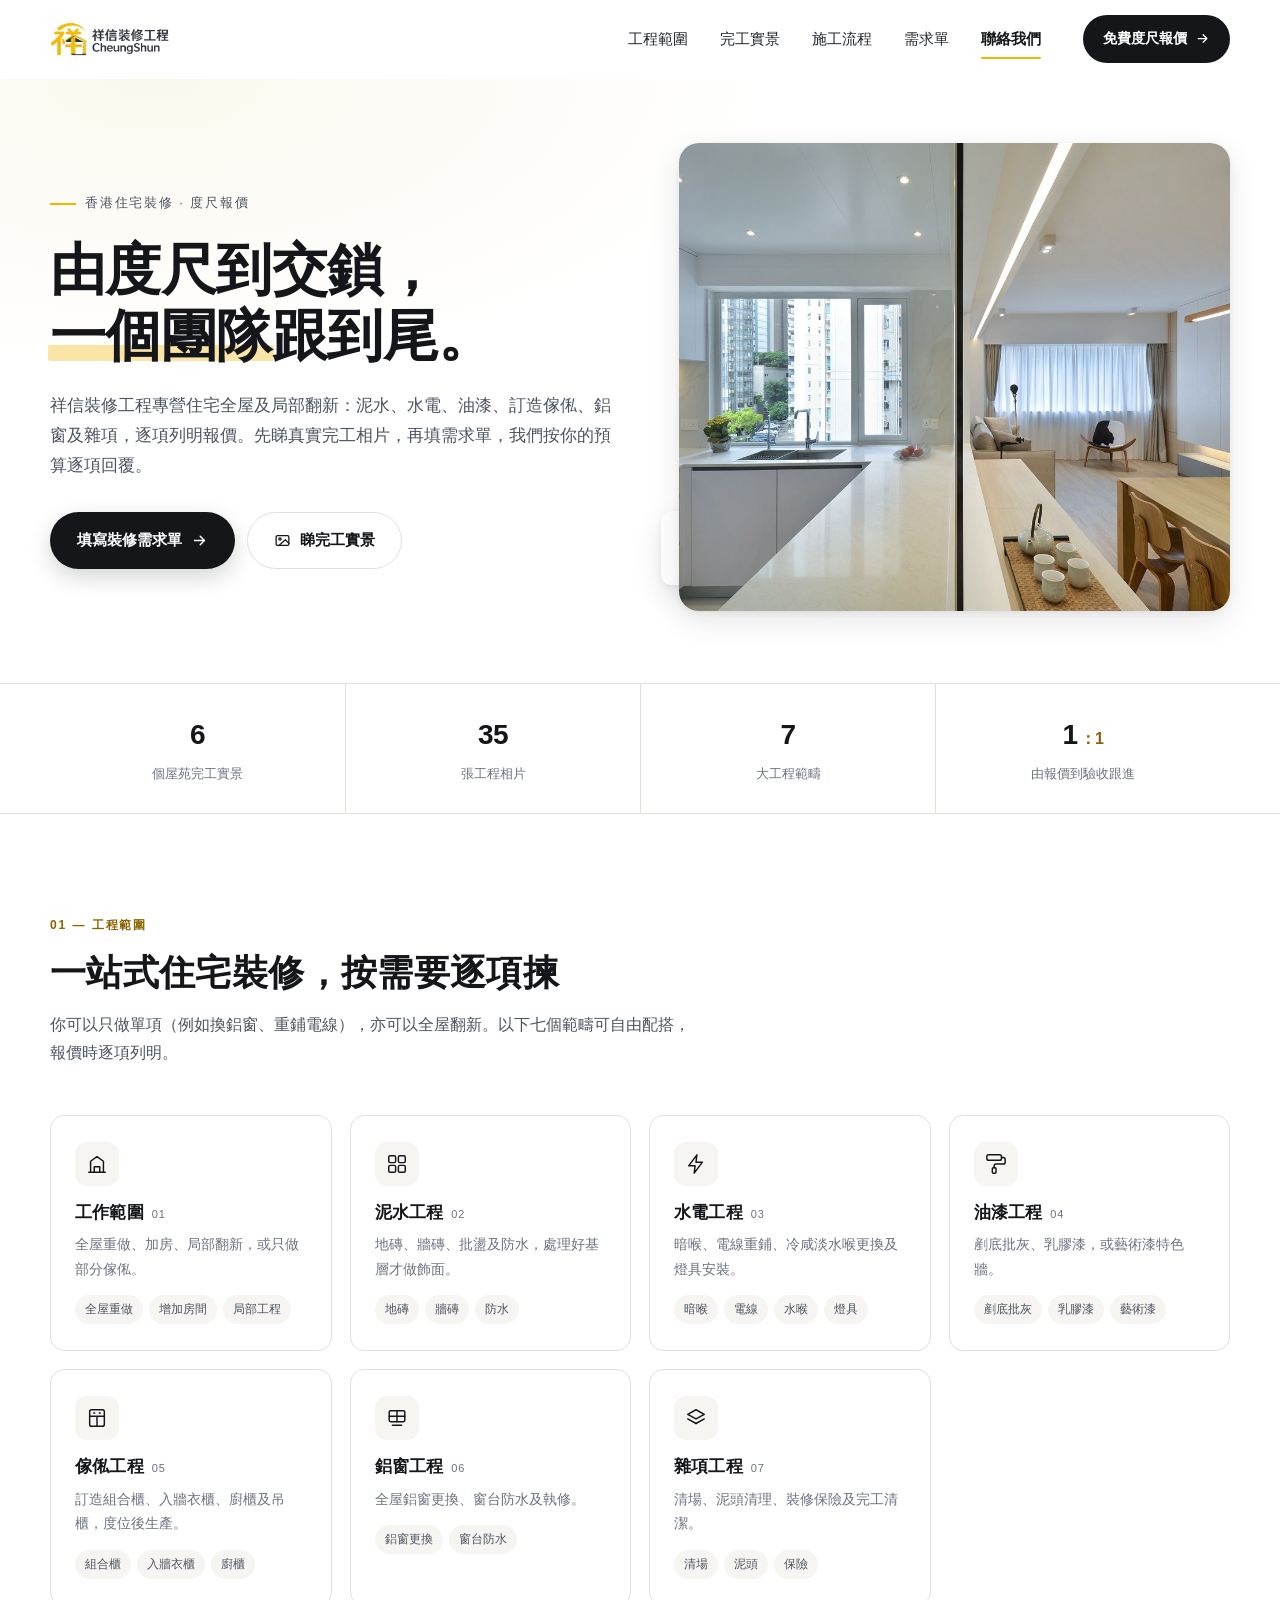
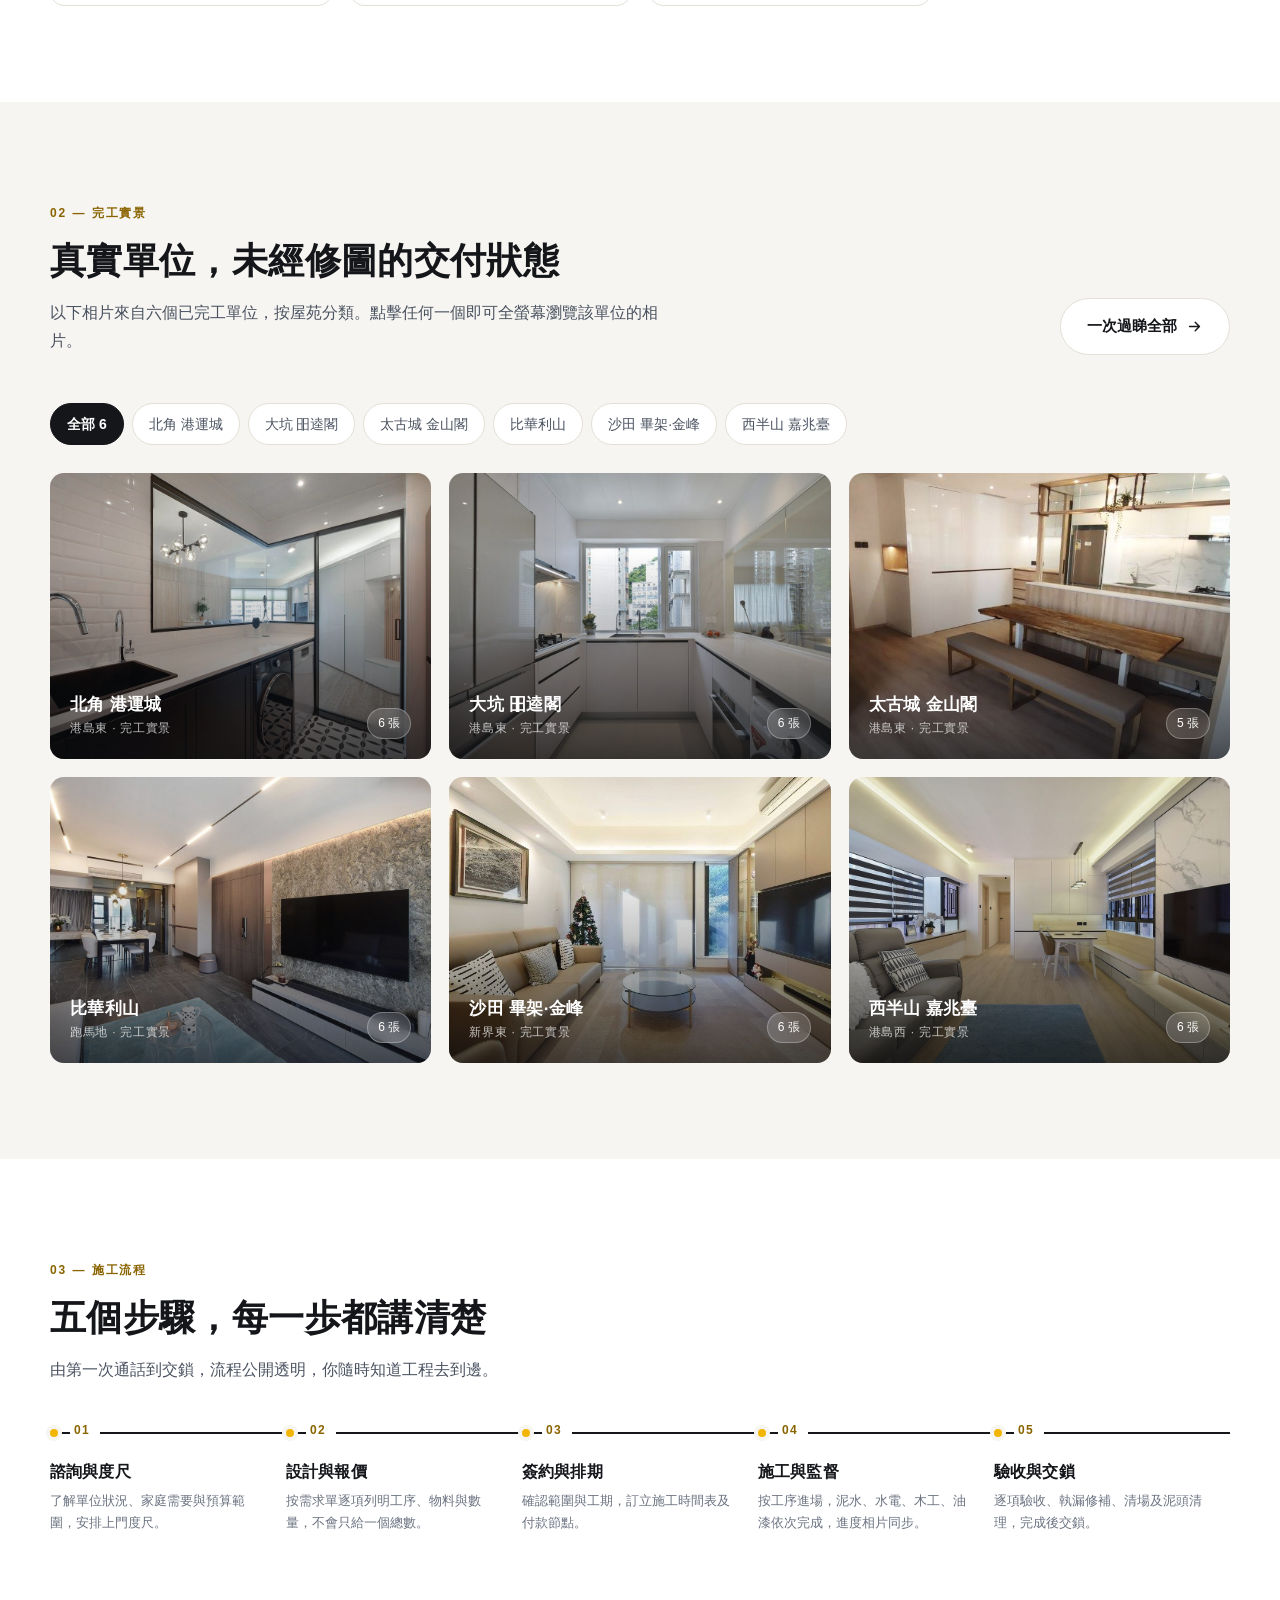
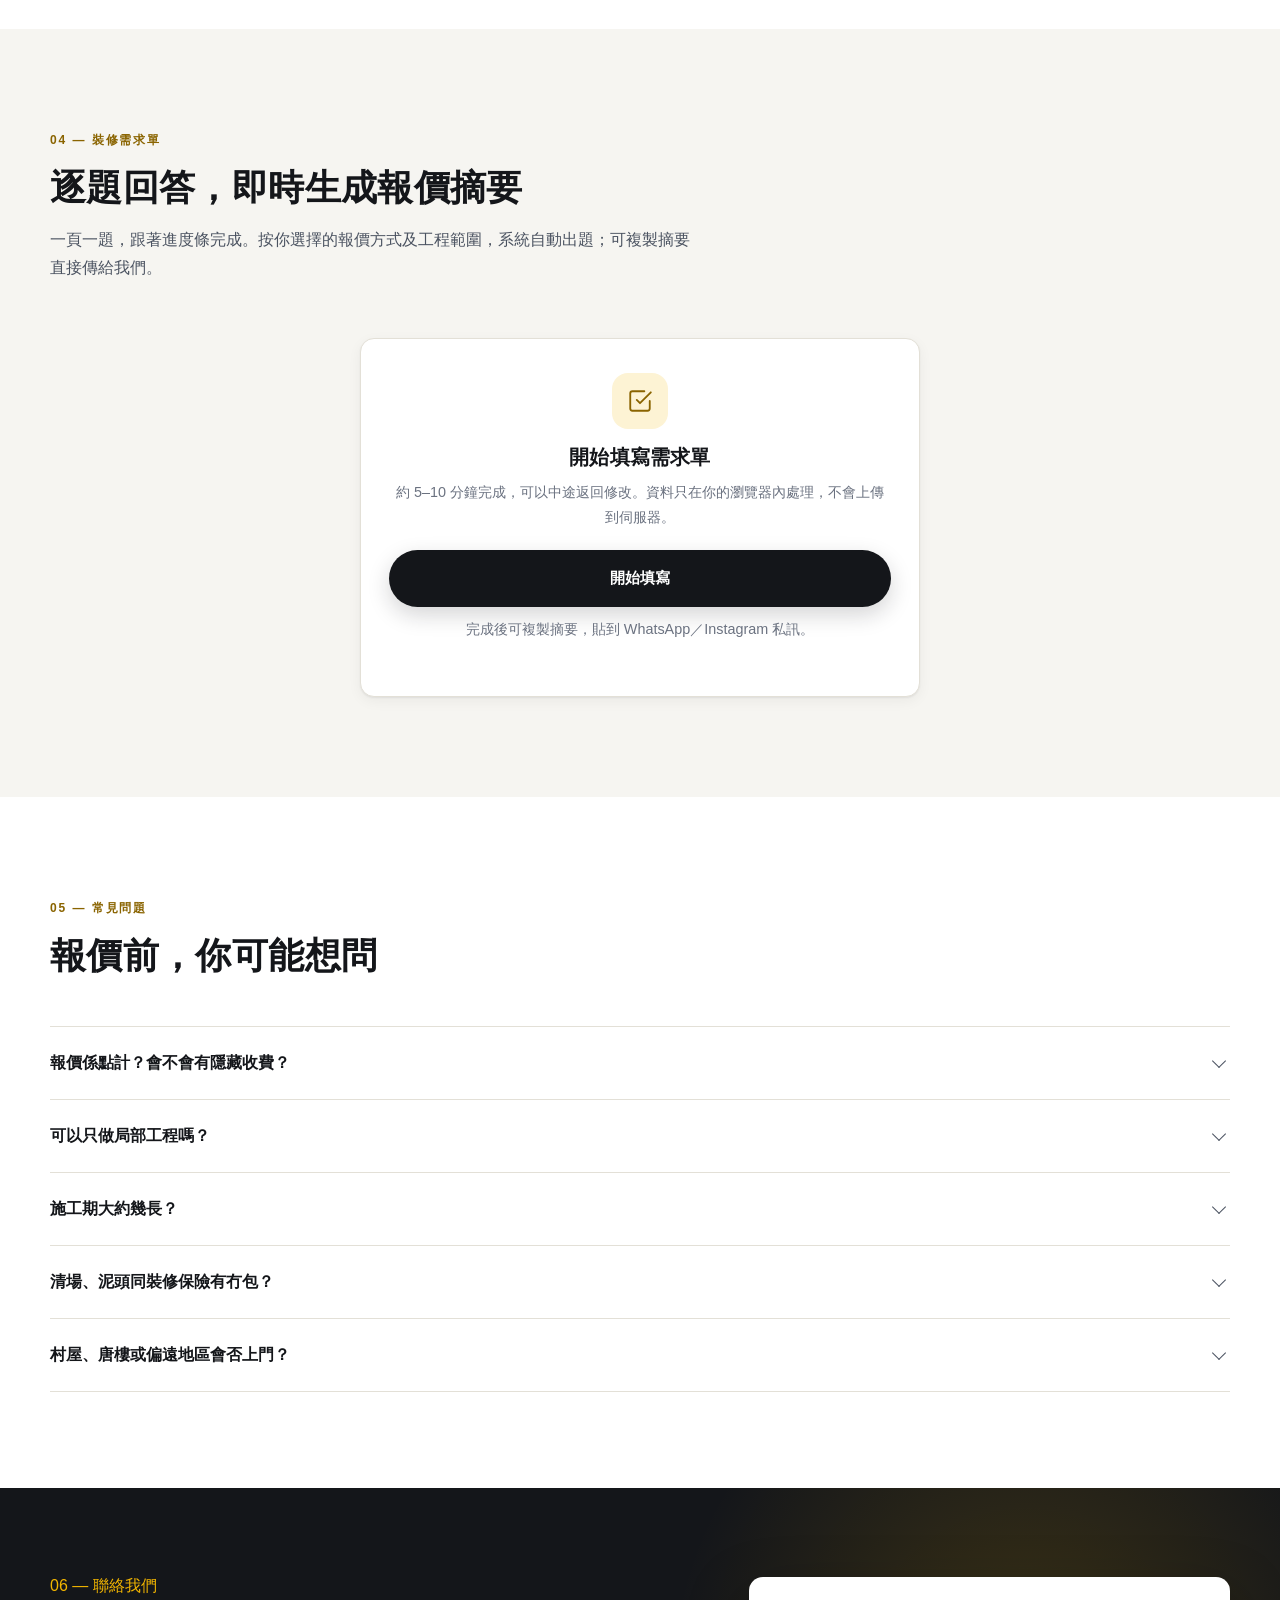
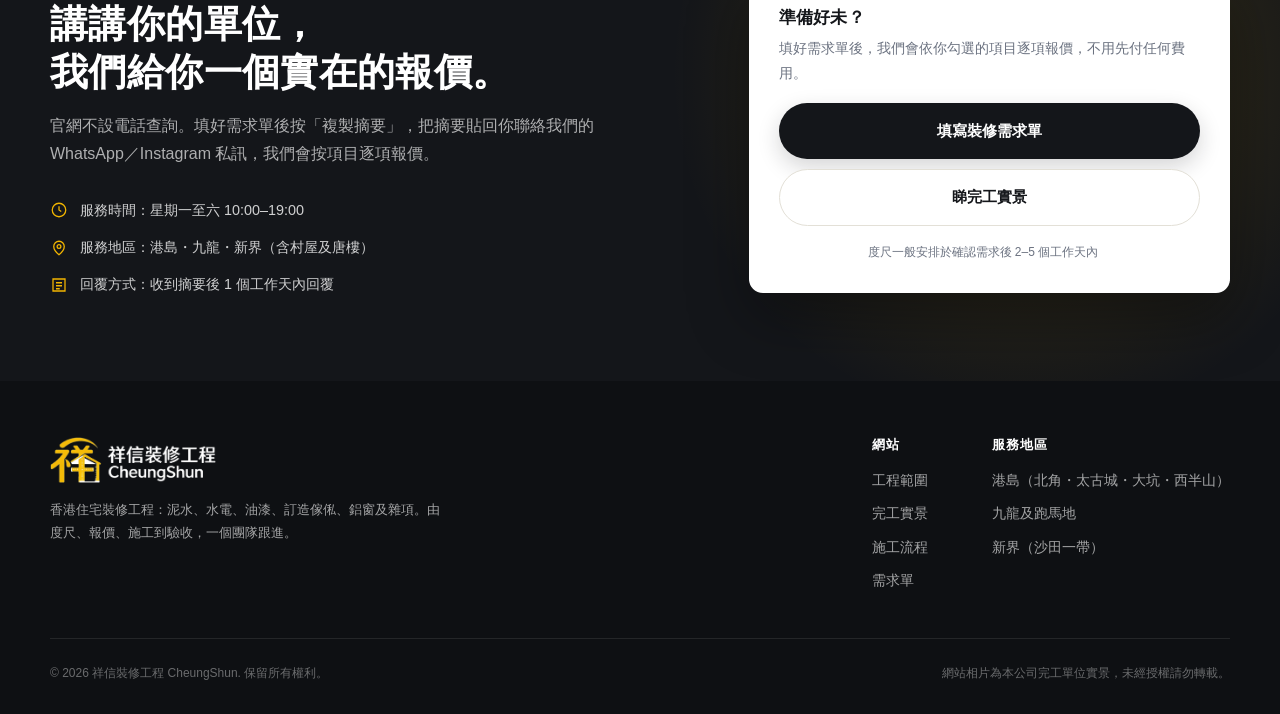
==== commit bdf41755: "Update index.html" ====
--- a/index.html
+++ b/index.html
@@ -3,14 +3,14 @@
 <head>
 <meta charset="UTF-8">
 <meta name="viewport" content="width=device-width, initial-scale=1">
-<title>祥信裝修工程 CheungShun｜香港專業室內設計與裝修工程一站式服務</title>
-<meta name="description" content="祥信裝修工程為您提供全方位裝修服務：公屋居屋、私樓、村屋、商業裝修、局部翻新、度尺報價。6 年經驗保證，施工嚴謹，價格透明，免費上門度尺與專業報價諮詢。">
+<title>祥信裝修工程 CheungShun｜香港住宅裝修・度尺報價・完工實景</title>
+<meta name="description" content="祥信裝修工程專營香港住宅裝修：泥水、水電、油漆、訂造傢俬、鋁窗及雜項工程。附 6 個屋苑完工實景，可線上填寫裝修需求單，按項目逐項報價。">
 <meta name="theme-color" content="#14161A">
 <meta property="og:type" content="website">
 <meta property="og:site_name" content="祥信裝修工程 CheungShun">
 <meta property="og:url" content="https://lkt2061042-bot.github.io/renovation-checklist/">
-<meta property="og:title" content="祥信裝修工程 CheungShun｜香港專業室內設計與裝修工程">
-<meta property="og:description" content="裝修工程交給我們，省時省力省心。專業團隊為您量身訂造最合適的裝修方案。">
+<meta property="og:title" content="祥信裝修工程 CheungShun｜香港住宅裝修">
+<meta property="og:description" content="由度尺到交鎖，一個團隊跟到尾。6 個屋苑完工實景，線上需求單即時生成報價摘要。">
 <meta property="og:image" content="https://lkt2061042-bot.github.io/renovation-checklist/assets/og.jpg">
 <meta property="og:image:width" content="1200">
 <meta property="og:image:height" content="630">
@@ -20,7 +20,7 @@
 <link rel="icon" href="assets/favicon-32.png" sizes="32x32">
 <link rel="apple-touch-icon" href="assets/icon.png">
 <link rel="preload" as="image" href="assets/hero.jpg" fetchpriority="high">
-<script type="application/ld+json">{"@context": "https://schema.org", "@type": "HomeAndConstructionBusiness", "name": "祥信裝修工程 CheungShun", "alternateName": "CheungShun Renovation", "description": "專業香港裝修工程服務：公屋居屋、私樓、村屋、商業裝修、局部翻新、度尺報價。施工嚴謹、價格透明、免費上門度尺。", "image": "assets/og.jpg", "areaServed": [{"@type": "AdministrativeArea", "name": "香港島"}, {"@type": "AdministrativeArea", "name": "九龍"}, {"@type": "AdministrativeArea", "name": "新界"}], "knowsAbout": ["公屋居屋", "私人屋苑", "村屋工程", "商業裝修", "局部翻新", "度尺報價"]}</script>
+<script type="application/ld+json">{"@context": "https://schema.org", "@type": "HomeAndConstructionBusiness", "name": "祥信裝修工程 CheungShun", "alternateName": "CheungShun Renovation", "description": "香港住宅裝修工程：泥水、水電、油漆、訂造傢俬、鋁窗及雜項，提供度尺、逐項報價及完工實景。", "image": "assets/og.jpg", "areaServed": [{"@type": "AdministrativeArea", "name": "香港島"}, {"@type": "AdministrativeArea", "name": "九龍"}, {"@type": "AdministrativeArea", "name": "新界"}], "knowsAbout": ["住宅裝修", "泥水工程", "水電工程", "油漆工程", "訂造傢俬", "鋁窗工程"]}</script>
 <style>
 :root{
   --ink:#14161a; --ink-2:#22262e; --ink-3:#4b5361; --muted:#6b7280;
@@ -234,7 +234,7 @@
 .reveal{opacity:0;transform:translateY(18px);transition:opacity .7s var(--ease),transform .7s var(--ease)}
 .reveal.is-in{opacity:1;transform:none}
 
-/* quote wizard launch */
+/* quote wizard styles (inlined from wizard.css) */
 .qz-launch{display:grid;place-items:center;padding:8px 0 4px}
 .qz-launch-card{max-width:560px;width:100%;background:#fff;border:1px solid var(--line);border-radius:var(--radius);padding:34px 28px;text-align:center;box-shadow:var(--shadow-sm)}
 .qz-launch-ico{width:56px;height:56px;margin:0 auto 16px;border-radius:16px;background:#fdf3d4;display:grid;place-items:center}
@@ -244,7 +244,6 @@
 .qz-launch-card .btn{width:100%}
 .qz-launch-note{margin-top:14px;font-size:.72rem;color:var(--muted)}
 
-/* wizard overlay */
 .qz{position:fixed;inset:0;z-index:200;background:var(--mist);display:flex;flex-direction:column}
 .qz[hidden]{display:none}
 .qz-top{flex:none;display:flex;align-items:center;gap:14px;padding:13px 14px;background:#fff;border-bottom:1px solid var(--line)}
@@ -267,13 +266,10 @@
 .qz-error{display:none;color:#c62828;font-size:.8rem;margin-top:10px}
 .qz-error.is-on{display:block}
 
-/* option cards */
 .qz-opts{display:grid;gap:10px}
 .qopt{position:relative;display:flex;gap:12px;align-items:stretch;text-align:left;border:1px solid var(--line);background:#fff;border-radius:var(--radius);padding:10px;cursor:pointer;transition:border-color .18s,background .18s,box-shadow .18s,transform .12s}
 .qopt:hover{border-color:#c9c4b6;transform:translateY(-1px)}
 .qopt.is-on{border-color:var(--brand);background:#fffbef;box-shadow:0 0 0 3px rgba(242,181,0,.12)}
-.qopt-ico{width:44px;height:44px;flex:none;border-radius:11px;background:var(--mist);display:grid;place-items:center;align-self:center}
-.qopt-ico svg{width:21px;height:21px;stroke:var(--ink);fill:none;stroke-width:1.6;stroke-linecap:round;stroke-linejoin:round}
 .qopt-txt{flex:1;display:flex;flex-direction:column;justify-content:center;min-width:0;padding-right:26px}
 .qopt-txt b{font-size:.95rem;line-height:1.35}
 .qopt-txt small{font-size:.77rem;color:var(--muted);margin-top:3px;line-height:1.45;display:block}
@@ -283,19 +279,14 @@
 .qopt.multi .qopt-check{border-radius:6px}
 .qz-multi-hint{font-size:.74rem;color:var(--muted);margin:0 0 12px}
 
-/* inputs */
 .qz-field{width:100%;border:1px solid var(--line);border-radius:var(--radius-sm);padding:14px 15px;font-size:1.05rem;background:#fff;color:var(--ink);transition:border-color .2s,box-shadow .2s}
 .qz-field:focus{outline:none;border-color:var(--ink-3);box-shadow:0 0 0 3px rgba(20,22,26,.06)}
-textarea.qz-field{min-height:130px;resize:vertical;line-height:1.6}
 .qz-unit{display:flex;align-items:center;gap:10px}
 .qz-unit .qz-field{flex:1}
 .qz-unit b{font-size:.9rem;color:var(--muted);white-space:nowrap}
 
-/* summary */
 .qz-summary{background:#fff;border:1px solid var(--line);border-radius:var(--radius);padding:26px 22px;box-shadow:var(--shadow-sm)}
 .qz-sum-head{display:flex;align-items:center;gap:12px;padding-bottom:16px;border-bottom:1px solid var(--line)}
-.qz-sum-head .qz-sum-ico{width:44px;height:44px;border-radius:12px;background:#e7f6e9;display:grid;place-items:center;flex:none}
-.qz-sum-head .qz-sum-ico svg{width:22px;height:22px;stroke:#2e7d32;fill:none;stroke-width:1.8;stroke-linecap:round;stroke-linejoin:round}
 .qz-sum-head h3{font-size:1.1rem}
 .qz-sum-head p{color:var(--muted);font-size:.8rem;margin-top:2px}
 .qz-sum-rows{margin-top:14px;display:grid;gap:8px;max-height:46vh;overflow:auto;padding-right:4px}
@@ -307,38 +298,6 @@
 .qz-sum-actions .btn{width:100%;justify-content:center;font-size:.9rem}
 .qz-sum-note{margin-top:12px;font-size:.7rem;color:var(--muted);text-align:center;line-height:1.6}
 .qz-sum-msg{margin-top:10px;font-size:.78rem;color:#2e7d32;text-align:center;min-height:1.2em}
-
-/* PDF layout */
-.pdf-doc{position:static;width:100%;background:#fff;color:#14161a;font-family:"Microsoft JhengHei","PingFang HK","Noto Sans HK",sans-serif;font-size:12px;line-height:1.55;padding:0}
-.pdf-top{display:flex;justify-content:space-between;align-items:flex-start;border-bottom:3px solid #f2b500;padding-bottom:18px}
-.pdf-top-right{text-align:right}
-.pdf-label{font-size:9px;letter-spacing:.18em;color:#8a6400;font-weight:700}
-.pdf-ref{font-size:10px;color:#6b7280;margin-top:4px}
-.pdf-title{font-size:28px;font-weight:700;margin:26px 0 4px;letter-spacing:.02em}
-.pdf-sub{font-size:12px;color:#6b7280;margin-bottom:18px}
-.pdf-meta{font-size:10.5px;color:#4b5361;border-top:1px solid #e3e0d7;border-bottom:1px solid #e3e0d7;padding:8px 0;margin-bottom:18px}
-.pdf-group{margin-bottom:18px}
-.pdf-head{break-inside:avoid;page-break-inside:avoid;padding-top:6px}
-.pdf-group h3{font-size:12px;color:#14161a;border-bottom:2px solid #14161a;padding-bottom:4px;margin-bottom:0;letter-spacing:.04em}
-.pdf-row{display:grid;grid-template-columns:34% 66%;gap:10px;padding:7px 0;border-bottom:1px solid #efeee8;break-inside:avoid;page-break-inside:avoid}
-.pdf-row:nth-child(even){background:#fbfaf7}
-.pdf-q{color:#6b7280;font-size:10.5px}
-.pdf-a{color:#14161a;font-size:11px;font-weight:600}
-.pdf-foot{margin-top:26px;border-top:2px solid #14161a;padding-top:10px;font-size:9px;color:#6b7280;line-height:1.7}
-.pdf-foot b{color:#14161a}
-
-#qzPrintRoot{display:none}
-@page{size:A4;margin:12mm 10mm}
-@media print{
-  html,body{background:#fff!important}
-  body.is-printing>*:not(#qzPrintRoot){display:none!important}
-  body.is-printing #qzPrintRoot{display:block!important}
-  body.is-printing .pdf-doc{width:auto;max-width:none;background:#fff;color:#14161a;font-size:10.5pt;line-height:1.5}
-  body.is-printing .pdf-doc *{-webkit-print-color-adjust:exact;print-color-adjust:exact}
-  .pdf-head,.pdf-row,.pdf-foot{break-inside:avoid;page-break-inside:avoid}
-  .pdf-group h3{break-after:avoid;page-break-after:avoid}
-  .pdf-doc a{color:inherit;text-decoration:none}
-}
 
 /* responsive */
 @media (max-width:1024px){
@@ -414,9 +373,9 @@
   <section class="hero">
     <div class="wrap hero-in">
       <div class="hero-copy">
-        <p class="eyebrow">公屋居屋私樓 ｜ 專業裝修估價</p>
-        <h1>裝修工程交給我們，<br><span class="accent">一站式</span>省時安心</h1>
-        <p class="lede">祥信裝修工程為您提供全方位室內設計與裝修服務：公屋居屋、私樓、村屋、商業裝修、局部翻新。6 年經驗施工團隊，價格透明，免費上門度尺與專業報價諮詢。</p>
+        <p class="eyebrow">香港住宅裝修 · 度尺報價</p>
+        <h1>由度尺到交鎖，<br><span class="accent">一個團隊</span>跟到尾。</h1>
+        <p class="lede">祥信裝修工程專營住宅全屋及局部翻新：泥水、水電、油漆、訂造傢俬、鋁窗及雜項，逐項列明報價。先睇真實完工相片，再填需求單，我們按你的預算逐項回覆。</p>
         <div class="hero-actions">
           <a class="btn btn-primary" href="#quote">
             填寫裝修需求單
@@ -500,19 +459,19 @@
   <section class="sec sec--mist" id="quote">
     <div class="wrap">
       <div class="sec-head">
-        <span class="kicker">04 ｜ 裝修報價</span>
-        <h2>馬上開始，訂製專屬裝修方案</h2>
-        <p>一分鐘填寫，即時獲取初步報價參考。系統會引導您完成各項工程細節，並可一鍵下載 PDF 摘要傳送給我們。</p>
+        <span class="kicker">04 — 裝修需求單</span>
+        <h2>逐題回答，<br class="mbr">即時生成報價摘要</h2>
+        <p>一頁一題，跟著進度條完成。按你選擇的報價方式及工程範圍，系統自動出題；可複製摘要直接傳給我們。</p>
       </div>
       <div class="qz-launch">
         <div class="qz-launch-card">
           <span class="qz-launch-ico" aria-hidden="true">
             <svg viewBox="0 0 24 24" fill="none" stroke="currentColor" stroke-width="1.7" stroke-linecap="round" stroke-linejoin="round"><path d="M9 11l3 3L22 4"/><path d="M21 12v7a2 2 0 01-2 2H5a2 2 0 01-2-2V5a2 2 0 012-2h11"/></svg>
           </span>
-          <h3>開始互動式報價精靈</h3>
-          <p>大約 3 至 5 分鐘完成，隨時隨地產生 PDF 報價摘要。您可以直接在網站完成，或透過 WhatsApp 傳送給我們跟進。</p>
-          <button class="btn btn-primary" id="qzStart" type="button">開始互動式精靈</button>
-          <p class="qz-launch-note">完成後可隨時下載 PDF，或直接傳送至 WhatsApp 查詢。</p>
+          <h3>開始填寫需求單</h3>
+          <p>約 5–10 分鐘完成，可以中途返回修改。資料只在你的瀏覽器內處理，不會上傳到伺服器。</p>
+          <button class="btn btn-primary" id="qzStart" type="button">開始填寫</button>
+          <p class="qz-launch-note">完成後可複製摘要，貼到 WhatsApp／Instagram 私訊。</p>
         </div>
       </div>
     </div>
@@ -627,8 +586,22 @@
   <div class="lb-thumbs" id="lbThumbs"></div>
 </div>
 
+<!-- 內嵌所有資料與互動報價精靈邏輯，確保本機與 GitHub 都能順暢運行 -->
 <script>
-const PROJECTS = [{"slug":"north-point","name":"北角 港運城","district":"港島東","count":6,"items":[{"src":"assets/projects/north-point/01.jpg","thumb":"assets/projects/north-point/thumbs/01.jpg","w":1400,"h":933,"orig":"item_24392.jpg"},{"src":"assets/projects/north-point/02.jpg","thumb":"assets/projects/north-point/thumbs/02.jpg","w":1400,"h":933,"orig":"item_24391.jpg"},{"src":"assets/projects/north-point/03.jpg","thumb":"assets/projects/north-point/thumbs/03.jpg","w":1400,"h":933,"orig":"item_24369.jpg"},{"src":"assets/projects/north-point/04.jpg","thumb":"assets/projects/north-point/thumbs/04.jpg","w":1400,"h":933,"orig":"item_24384.jpg"},{"src":"assets/projects/north-point/05.jpg","thumb":"assets/projects/north-point/thumbs/05.jpg","w":1400,"h":933,"orig":"item_24386.jpg"},{"src":"assets/projects/north-point/06.jpg","thumb":"assets/projects/north-point/thumbs/06.jpg","w":1400,"h":933,"orig":"item_24390.jpg"}],"cover":"assets/projects/north-point/cover.jpg","cover_w":1000,"cover_h":750},{"slug":"tai-hang","name":"大坑 昍逵閣","district":"港島東","count":6,"items":[{"src":"assets/projects/tai-hang/01.jpg","thumb":"assets/projects/tai-hang/thumbs/01.jpg","w":1400,"h":933,"orig":"item_24148.jpg"},{"src":"assets/projects/tai-hang/02.jpg","thumb":"assets/projects/tai-hang/thumbs/02.jpg","w":1400,"h":933,"orig":"item_24147.jpg"},{"src":"assets/projects/tai-hang/03.jpg","thumb":"assets/projects/tai-hang/thumbs/03.jpg","w":1400,"h":933,"orig":"item_24146.jpg"},{"src":"assets/projects/tai-hang/04.jpg","thumb":"assets/projects/tai-hang/thumbs/04.jpg","w":1400,"h":933,"orig":"item_24152.jpg"},{"src":"assets/projects/tai-hang/05.jpg","thumb":"assets/projects/tai-hang/thumbs/05.jpg","w":1400,"h":933,"orig":"item_24157.jpg"},{"src":"assets/projects/tai-hang/06.jpg","thumb":"assets/projects/tai-hang/thumbs/06.jpg","w":1400,"h":933,"orig":"item_24156.jpg"}],"cover":"assets/projects/tai-hang/cover.jpg","cover_w":1000,"cover_h":750},{"slug":"taikoo-shing","name":"太古城 金山閣","district":"港島東","count":5,"items":[{"src":"assets/projects/taikoo-shing/01.jpg","thumb":"assets/projects/taikoo-shing/thumbs/01.jpg","w":760,"h":461,"orig":"item_24159.jpg"},{"src":"assets/projects/taikoo-shing/02.jpg","thumb":"assets/projects/taikoo-shing/thumbs/02.jpg","w":960,"h":640,"orig":"item_24161.jpg"},{"src":"assets/projects/taikoo-shing/03.jpg","thumb":"assets/projects/taikoo-shing/thumbs/03.jpg","w":960,"h":640,"orig":"item_24164.jpg"},{"src":"assets/projects/taikoo-shing/04.jpg","thumb":"assets/projects/taikoo-shing/thumbs/04.jpg","w":806,"h":576,"orig":"item_24162.jpg"},{"src":"assets/projects/taikoo-shing/05.jpg","thumb":"assets/projects/taikoo-shing/thumbs/05.jpg","w":960,"h":640,"orig":"item_24163.jpg"}],"cover":"assets/projects/taikoo-shing/cover.jpg","cover_w":760,"cover_h":570},{"slug":"beverly-hills","name":"比華利山","district":"跑馬地","count":6,"items":[{"src":"assets/projects/beverly-hills/01.jpg","thumb":"assets/projects/beverly-hills/thumbs/01.jpg","w":1400,"h":933,"orig":"item_24368.jpg"},{"src":"assets/projects/beverly-hills/02.jpg","thumb":"assets/projects/beverly-hills/thumbs/02.jpg","w":1400,"h":933,"orig":"item_24373.jpg"},{"src":"assets/projects/beverly-hills/03.jpg","thumb":"assets/projects/beverly-hills/thumbs/03.jpg","w":1400,"h":933,"orig":"item_24375.jpg"},{"src":"assets/projects/beverly-hills/04.jpg","thumb":"assets/projects/beverly-hills/thumbs/04.jpg","w":1400,"h":933,"orig":"item_24370.jpg"},{"src":"assets/projects/beverly-hills/05.jpg","thumb":"assets/projects/beverly-hills/thumbs/05.jpg","w":1400,"h":933,"orig":"item_24374.jpg"},{"src":"assets/projects/beverly-hills/06.jpg","thumb":"assets/projects/beverly-hills/thumbs/06.jpg","w":1400,"h":933,"orig":"item_24367.jpg"}],"cover":"assets/projects/beverly-hills/cover.jpg","cover_w":1000,"cover_h":750},{"slug":"sha-tin","name":"沙田 畢架·金峰","district":"新界東","count":6,"items":[{"src":"assets/projects/sha-tin/01.jpg","thumb":"assets/projects/sha-tin/thumbs/01.jpg","w":750,"h":500,"orig":"item_24320.jpg"},{"src":"assets/projects/sha-tin/02.jpg","thumb":"assets/projects/sha-tin/thumbs/02.jpg","w":750,"h":500,"orig":"item_24315.jpg"},{"src":"assets/projects/sha-tin/03.jpg","thumb":"assets/projects/sha-tin/thumbs/03.jpg","w":750,"h":500,"orig":"item_24322.jpg"},{"src":"assets/projects/sha-tin/04.jpg","thumb":"assets/projects/sha-tin/thumbs/04.jpg","w":750,"h":500,"orig":"item_24314.jpg"},{"src":"assets/projects/sha-tin/05.jpg","thumb":"assets/projects/sha-tin/thumbs/05.jpg","w":750,"h":500,"orig":"item_24321.jpg"},{"src":"assets/projects/sha-tin/06.jpg","thumb":"assets/projects/sha-tin/thumbs/06.jpg","w":750,"h":500,"orig":"item_24316.jpg"}],"cover":"assets/projects/sha-tin/cover.jpg","cover_w":750,"cover_h":562},{"slug":"mid-levels","name":"西半山 嘉兆臺","district":"港島西","count":6,"items":[{"src":"assets/projects/mid-levels/01.jpg","thumb":"assets/projects/mid-levels/thumbs/01.jpg","w":1400,"h":933,"orig":"item_24137.jpg"},{"src":"assets/projects/mid-levels/02.jpg","thumb":"assets/projects/mid-levels/thumbs/02.jpg","w":1400,"h":933,"orig":"item_24135.jpg"},{"src":"assets/projects/mid-levels/03.jpg","thumb":"assets/projects/mid-levels/thumbs/03.jpg","w":1400,"h":933,"orig":"item_24140.jpg"},{"src":"assets/projects/mid-levels/04.jpg","thumb":"assets/projects/mid-levels/thumbs/04.jpg","w":1400,"h":933,"orig":"item_24139.jpg"},{"src":"assets/projects/mid-levels/05.jpg","thumb":"assets/projects/mid-levels/thumbs/05.jpg","w":1400,"h":933,"orig":"item_24136.jpg"},{"src":"assets/projects/mid-levels/06.jpg","thumb":"assets/projects/mid-levels/thumbs/06.jpg","w":1400,"h":933,"orig":"item_24143.jpg"}],"cover":"assets/projects/mid-levels/cover.jpg","cover_w":1000,"cover_h":750}];
+window.CONTACT = {
+  whatsapp: "85212345678",
+  phone: "",
+  email: ""
+};
+
+const PROJECTS = [
+  {"slug":"north-point","name":"北角 港運城","district":"港島東","count":6,"items":[{"src":"assets/projects/north-point/01.jpg","thumb":"assets/projects/north-point/thumbs/01.jpg","w":1400,"h":933,"orig":"item_24392.jpg"},{"src":"assets/projects/north-point/02.jpg","thumb":"assets/projects/north-point/thumbs/02.jpg","w":1400,"h":933,"orig":"item_24391.jpg"},{"src":"assets/projects/north-point/03.jpg","thumb":"assets/projects/north-point/thumbs/03.jpg","w":1400,"h":933,"orig":"item_24369.jpg"},{"src":"assets/projects/north-point/04.jpg","thumb":"assets/projects/north-point/thumbs/04.jpg","w":1400,"h":933,"orig":"item_24384.jpg"},{"src":"assets/projects/north-point/05.jpg","thumb":"assets/projects/north-point/thumbs/05.jpg","w":1400,"h":933,"orig":"item_24386.jpg"},{"src":"assets/projects/north-point/06.jpg","thumb":"assets/projects/north-point/thumbs/06.jpg","w":1400,"h":933,"orig":"item_24390.jpg"}],"cover":"assets/projects/north-point/cover.jpg","cover_w":1000,"cover_h":750},
+  {"slug":"tai-hang","name":"大坑 昍逵閣","district":"港島東","count":6,"items":[{"src":"assets/projects/tai-hang/01.jpg","thumb":"assets/projects/tai-hang/thumbs/01.jpg","w":1400,"h":933,"orig":"item_24148.jpg"},{"src":"assets/projects/tai-hang/02.jpg","thumb":"assets/projects/tai-hang/thumbs/02.jpg","w":1400,"h":933,"orig":"item_24147.jpg"},{"src":"assets/projects/tai-hang/03.jpg","thumb":"assets/projects/tai-hang/thumbs/03.jpg","w":1400,"h":933,"orig":"item_24146.jpg"},{"src":"assets/projects/tai-hang/04.jpg","thumb":"assets/projects/tai-hang/thumbs/04.jpg","w":1400,"h":933,"orig":"item_24152.jpg"},{"src":"assets/projects/tai-hang/05.jpg","thumb":"assets/projects/tai-hang/thumbs/05.jpg","w":1400,"h":933,"orig":"item_24157.jpg"},{"src":"assets/projects/tai-hang/06.jpg","thumb":"assets/projects/tai-hang/thumbs/06.jpg","w":1400,"h":933,"orig":"item_24156.jpg"}],"cover":"assets/projects/tai-hang/cover.jpg","cover_w":1000,"cover_h":750},
+  {"slug":"taikoo-shing","name":"太古城 金山閣","district":"港島東","count":5,"items":[{"src":"assets/projects/taikoo-shing/01.jpg","thumb":"assets/projects/taikoo-shing/thumbs/01.jpg","w":760,"h":461,"orig":"item_24159.jpg"},{"src":"assets/projects/taikoo-shing/02.jpg","thumb":"assets/projects/taikoo-shing/thumbs/02.jpg","w":960,"h":640,"orig":"item_24161.jpg"},{"src":"assets/projects/taikoo-shing/03.jpg","thumb":"assets/projects/taikoo-shing/thumbs/03.jpg","w":960,"h":640,"orig":"item_24164.jpg"},{"src":"assets/projects/taikoo-shing/04.jpg","thumb":"assets/projects/taikoo-shing/thumbs/04.jpg","w":806,"h":576,"orig":"item_24162.jpg"},{"src":"assets/projects/taikoo-shing/05.jpg","thumb":"assets/projects/taikoo-shing/thumbs/05.jpg","w":960,"h":640,"orig":"item_24163.jpg"}],"cover":"assets/projects/taikoo-shing/cover.jpg","cover_w":760,"cover_h":570},
+  {"slug":"beverly-hills","name":"比華利山","district":"跑馬地","count":6,"items":[{"src":"assets/projects/beverly-hills/01.jpg","thumb":"assets/projects/beverly-hills/thumbs/01.jpg","w":1400,"h":933,"orig":"item_24368.jpg"},{"src":"assets/projects/beverly-hills/02.jpg","thumb":"assets/projects/beverly-hills/thumbs/02.jpg","w":1400,"h":933,"orig":"item_24373.jpg"},{"src":"assets/projects/beverly-hills/03.jpg","thumb":"assets/projects/beverly-hills/thumbs/03.jpg","w":1400,"h":933,"orig":"item_24375.jpg"},{"src":"assets/projects/beverly-hills/04.jpg","thumb":"assets/projects/beverly-hills/thumbs/04.jpg","w":1400,"h":933,"orig":"item_24370.jpg"},{"src":"assets/projects/beverly-hills/05.jpg","thumb":"assets/projects/beverly-hills/thumbs/05.jpg","w":1400,"h":933,"orig":"item_24374.jpg"},{"src":"assets/projects/beverly-hills/06.jpg","thumb":"assets/projects/beverly-hills/thumbs/06.jpg","w":1400,"h":933,"orig":"item_24367.jpg"}],"cover":"assets/projects/beverly-hills/cover.jpg","cover_w":1000,"cover_h":750},
+  {"slug":"sha-tin","name":"沙田 畢架·金峰","district":"新界東","count":6,"items":[{"src":"assets/projects/sha-tin/01.jpg","thumb":"assets/projects/sha-tin/thumbs/01.jpg","w":750,"h":500,"orig":"item_24320.jpg"},{"src":"assets/projects/sha-tin/02.jpg","thumb":"assets/projects/sha-tin/thumbs/02.jpg","w":750,"h":500,"orig":"item_24315.jpg"},{"src":"assets/projects/sha-tin/03.jpg","thumb":"assets/projects/sha-tin/thumbs/03.jpg","w":750,"h":500,"orig":"item_24322.jpg"},{"src":"assets/projects/sha-tin/04.jpg","thumb":"assets/projects/sha-tin/thumbs/04.jpg","w":750,"h":500,"orig":"item_24314.jpg"},{"src":"assets/projects/sha-tin/05.jpg","thumb":"assets/projects/sha-tin/thumbs/05.jpg","w":750,"h":500,"orig":"item_24321.jpg"},{"src":"assets/projects/sha-tin/06.jpg","thumb":"assets/projects/sha-tin/thumbs/06.jpg","w":750,"h":500,"orig":"item_24316.jpg"}],"cover":"assets/projects/sha-tin/cover.jpg","cover_w":750,"cover_h":562},
+  {"slug":"mid-levels","name":"西半山 嘉兆臺","district":"港島西","count":6,"items":[{"src":"assets/projects/mid-levels/01.jpg","thumb":"assets/projects/mid-levels/thumbs/01.jpg","w":1400,"h":933,"orig":"item_24137.jpg"},{"src":"assets/projects/mid-levels/02.jpg","thumb":"assets/projects/mid-levels/thumbs/02.jpg","w":1400,"h":933,"orig":"item_24135.jpg"},{"src":"assets/projects/mid-levels/03.jpg","thumb":"assets/projects/mid-levels/thumbs/03.jpg","w":1400,"h":933,"orig":"item_24140.jpg"},{"src":"assets/projects/mid-levels/04.jpg","thumb":"assets/projects/mid-levels/thumbs/04.jpg","w":1400,"h":933,"orig":"item_24139.jpg"},{"src":"assets/projects/mid-levels/05.jpg","thumb":"assets/projects/mid-levels/thumbs/05.jpg","w":1400,"h":933,"orig":"item_24136.jpg"},{"src":"assets/projects/mid-levels/06.jpg","thumb":"assets/projects/mid-levels/thumbs/06.jpg","w":1400,"h":933,"orig":"item_24143.jpg"}],"cover":"assets/projects/mid-levels/cover.jpg","cover_w":1000,"cover_h":750}
+];
 
 const SERVICES = [
   {n:"工作範圍", d:"全屋重做、加房、局部翻新，或只做部分傢俬。", tags:["全屋重做","增加房間","局部工程"], ico:"scope"},
@@ -662,6 +635,22 @@
   burger.setAttribute("aria-expanded", String(!open));
   mnav.classList.toggle("is-open", !open);
 });
+$$("#mnav a").forEach(a => a.addEventListener("click", () => {
+  burger.setAttribute("aria-expanded", "false"); mnav.classList.remove("is-open");
+}));
+
+/* nav active state */
+const navLinks = $$(".nav a");
+const secs = navLinks.map(a => document.querySelector(a.getAttribute("href"))).filter(Boolean);
+const navObs = new IntersectionObserver(es => {
+  es.forEach(e => {
+    if (!e.isIntersecting) return;
+    navLinks.forEach(a => a.removeAttribute("aria-current"));
+    const link = navLinks.find(a => a.getAttribute("href") === "#" + e.target.id);
+    if (link) link.setAttribute("aria-current", "true");
+  });
+}, {rootMargin:"-45% 0px -50% 0px"});
+secs.forEach(s => navObs.observe(s));
 
 /* services */
 $("#svcGrid").innerHTML = SERVICES.map((s, i) => `
@@ -765,102 +754,61 @@
 $("#yr").textContent = new Date().getFullYear();
 </script>
 
-<!-- 完整報價資料與互動精靈主邏輯 -->
+<!-- 互動報價精靈邏輯 (Inlined wizard.js) -->
 <script>
-window.CONTACT = { whatsapp: "85212345678" };
 window.RENO_DATA = {
-  scopes: [
-    { name: "全屋重做", months: 3 },
-    { name: "只做傢俬", months: 1.5 },
-    { name: "鋁窗更換", months: 1 },
-    { name: "增加一個房間", months: 1 },
-    { name: "廚房翻新", months: 1.5 },
-    { name: "廁所翻新", months: 1.5 }
-  ],
   questions: [
     {
       id: "Q001",
       stage: "報價方式",
-      stage_order: 10,
-      order: 1,
       text: "你想用哪一種方式報價？",
       subtitle: "先選報價方式，系統會按需要顯示不同深度的問題。",
       type: "single_choice",
-      modes: "簡單;精準",
-      scopes: ["ALL"],
       required: true,
       options: [
-        { id: "Q001-O1", order: 1, label: "精準報價", desc: "按尺寸、材料及現場條件逐項估算，適合準備施工的客人。" },
-        { id: "Q001-O2", order: 2, label: "簡單報價", desc: "用基本資料快速取得預算範圍，適合初步比較。" }
+        { id: "Q001-O1", label: "精準報價", desc: "按尺寸、材料及現場條件逐項估算，適合準備施工的客人。" },
+        { id: "Q001-O2", label: "簡單報價", desc: "用基本資料快速取得預算範圍，適合初步比較。" }
       ]
     },
     {
       id: "Q002",
       stage: "基本資料",
-      stage_order: 20,
-      order: 1,
       text: "你的單位屬於哪一類物業？",
       subtitle: "不同物業類型的申請程序、施工限制及報價會有所不同。",
       type: "single_choice",
-      modes: "簡單;精準",
-      scopes: ["ALL"],
       required: true,
       options: [
-        { id: "Q002-O1", order: 1, label: "公屋", desc: "政府興建單位，裝修及改動限制較多。" },
-        { id: "Q002-O2", order: 2, label: "居屋", desc: "資助出售單位，需留意管理處及屋苑規定。" },
-        { id: "Q002-O3", order: 3, label: "私人屋苑", desc: "私人住宅，通常有管理處裝修申請。" },
-        { id: "Q002-O4", order: 4, label: "村屋", desc: "新界村屋，可能涉及結構、僭建或水電限制。" },
-        { id: "Q002-O5", order: 5, label: "唐樓", desc: "舊式大廈，可能無升降機或需行樓梯。" },
-        { id: "Q002-O6", order: 6, label: "商舖／寫字樓", desc: "商業空間，另有消防、牌照及營業時間限制。" }
+        { id: "Q002-O1", label: "公屋", desc: "政府興建單位，裝修及改動限制較多。" },
+        { id: "Q002-O2", label: "居屋", desc: "資助出售單位，需留意管理處及屋苑規定。" },
+        { id: "Q002-O3", label: "私人屋苑", desc: "私人住宅，通常有管理處裝修申請。" },
+        { id: "Q002-O4", label: "村屋", desc: "新界村屋，可能涉及結構、僭建或水電限制。" },
+        { id: "Q002-O5", label: "唐樓", desc: "舊式大廈，可能無升降機或需行樓梯。" },
+        { id: "Q002-O6", label: "商舖／寫字樓", desc: "商業空間，另有消防、牌照及營業時間限制。" }
       ]
     },
     {
       id: "Q003",
       stage: "基本資料",
-      stage_order: 20,
-      order: 2,
       text: "單位實用面積大約多少平方呎？",
       subtitle: "可用建築面積或實用面積；如不確定，選最接近的範圍後由設計師覆核。",
       type: "number",
-      modes: "簡單;精準",
-      scopes: ["ALL"],
       required: true,
-      unit: "平方呎",
-      min: 50,
-      max: 10000,
-      options: []
+      unit: "平方呎"
     },
     {
       id: "Q010",
       stage: "工作範圍",
-      stage_order: 30,
-      order: 1,
       text: "你這次想做哪些工程？",
       subtitle: "可多選；這是提取問題及計算工期的關鍵。",
       type: "multi_choice",
-      modes: "簡單;精準",
-      scopes: ["ALL"],
       required: true,
       options: [
-        { id: "Q010-O1", order: 1, label: "全屋重做", desc: "全屋拆改、水電、泥水、油漆及傢俬。" },
-        { id: "Q010-O2", order: 2, label: "只做傢俬", desc: "只訂造及安裝傢俬，不做大型土木工程。" },
-        { id: "Q010-O3", order: 3, label: "鋁窗更換", desc: "更換全屋或部分鋁窗。" },
-        { id: "Q010-O5", order: 5, label: "廚房翻新", desc: "拆改、水電、防水、磁磚及廚櫃。" },
-        { id: "Q010-O6", order: 6, label: "廁所翻新", desc: "拆改、防水、磁磚及潔具。" }
+        { id: "Q010-O1", label: "全屋重做", desc: "全屋拆改、水電、泥水、油漆及傢俬。" },
+        { id: "Q010-O2", label: "只做傢俬", desc: "只訂造及安裝傢俬，不做大型土木工程。" },
+        { id: "Q010-O3", label: "鋁窗更換", desc: "更換全屋或部分鋁窗。" },
+        { id: "Q010-O5", label: "廚房翻新", desc: "拆改、水電、防水、磁磚及廚櫃。" },
+        { id: "Q010-O6", label: "廁所翻新", desc: "拆改、防水、磁磚及潔具。" }
       ]
-    },
-    {
-      id: "Q011",
-      stage: "工作範圍",
-      stage_order: 30,
-      order: 2,
-      text: "你想哪一天開始工程？",
-      subtitle: "請選擇年月日；系統會按工作範圍自動計算預計完工日期。",
-      type: "date",
-      modes: "簡單;精準",
-      scopes: ["ALL"],
-      required: true,
-      options: []
     }
   ]
 };
@@ -870,7 +818,7 @@
   const DATA = window.RENO_DATA;
   if (!DATA) return;
   const QUESTIONS = DATA.questions;
-  const CONTACT = window.CONTACT || { whatsapp: "", phone: "", email: "" };
+  const CONTACT = window.CONTACT || { whatsapp: "85212345678" };
 
   const $ = (s, r) => (r || document).querySelector(s);
   const $$ = (s, r) => [...(r || document).querySelectorAll(s)];
@@ -903,10 +851,6 @@
     </div>`;
   document.body.appendChild(overlay);
 
-  const printRoot = document.createElement("div");
-  printRoot.id = "qzPrintRoot";
-  document.body.appendChild(printRoot);
-
   const body = $("#qzBody");
   const fill = $("#qzFill");
   const count = $("#qzCount");
@@ -914,20 +858,14 @@
   const btnNext = $("#qzNext");
 
   function setValue(qid, val) {
-    if (val === "" || val === null || val === undefined || (Array.isArray(val) && !val.length)) {
+    if (val === "" || val == null || (Array.isArray(val) && !val.length)) {
       delete state.answers[qid];
     } else {
       state.answers[qid] = val;
     }
   }
 
-  function buildFlow() {
-    const flow = [];
-    for (const q of QUESTIONS) {
-      flow.push(q);
-    }
-    return flow;
-  }
+  function buildFlow() { return QUESTIONS.slice(); }
 
   function answerValue(q) {
     const v = state.answers[q.id];
@@ -947,9 +885,7 @@
   }
   function validate(q) {
     if (!q.required) return true;
-    const v = answerValue(q);
-    if (v == null) return false;
-    return true;
+    return answerValue(q) != null;
   }
 
   function optionCard(q, o) {
@@ -969,9 +905,6 @@
     }
     if (q.type === "number") {
       return `<div class="qz-unit"><input class="qz-field" type="number" inputmode="decimal" id="qzInput" value="${esc(v)}" placeholder="請輸入數字">${q.unit ? `<b>${esc(q.unit)}</b>` : ""}</div>`;
-    }
-    if (q.type === "date") {
-      return `<input class="qz-field" type="date" id="qzInput" value="${esc(v)}">`;
     }
     return `<input class="qz-field" type="text" id="qzInput" value="${esc(v)}" placeholder="請輸入">`;
   }
@@ -1006,7 +939,7 @@
         setValue(q.id, input.value.trim());
         hideError();
       });
-      if (q.type !== "date") input.focus({ preventScroll: true });
+      input.focus({ preventScroll: true });
     }
 
     $$(".qopt", body).forEach(btn => {
@@ -1034,7 +967,7 @@
     btnBack.textContent = state.idx === 0 ? "關閉" : "上一題";
   }
 
-  function showError(q) {
+  function showError() {
     const el = $("#qzErr", body);
     if (el) {
       el.textContent = "請先完成此題。";
@@ -1048,12 +981,13 @@
 
   function next() {
     const q = state.flow[state.idx];
-    if (!validate(q)) { showError(q); return; }
+    if (!validate(q)) { showError(); return; }
     if (state.idx >= state.flow.length - 1) { renderSummary(); return; }
     state.idx++;
     syncFlow(state.flow[state.idx].id);
     renderCurrent();
   }
+
   function back() {
     if (state.summary) { state.summary = false; renderCurrent(); return; }
     if (state.idx <= 0) { closeQz(); return; }
@@ -1071,55 +1005,13 @@
     }
     return rows;
   }
+
   function summaryText() {
     const rows = summaryRows();
     if (!rows.length) return "";
     const lines = ["【裝修需求摘要】", ""];
     rows.forEach(([k, v]) => lines.push(`${k}：${v}`));
     return lines.join("\n");
-  }
-
-  function buildPdfDoc() {
-    const now = new Date();
-    const rows = summaryRows();
-    const rowHtml = rows.map(([k, v]) => `<div class="pdf-row"><div class="pdf-q">${esc(k)}</div><div class="pdf-a">${esc(v)}</div></div>`).join("");
-
-    const doc = document.createElement("div");
-    doc.className = "pdf-doc";
-    doc.innerHTML = `
-      <div class="pdf-top">
-        <div class="pdf-top-right">
-          <div class="pdf-label">QUOTATION BRIEF</div>
-          <div class="pdf-ref">QS-${now.getFullYear()}</div>
-        </div>
-      </div>
-      <div class="pdf-title">裝修需求報價摘要</div>
-      <div class="pdf-sub">祥信裝修工程 CheungShun · 香港住宅裝修</div>
-      <div class="pdf-meta">建立日期：${esc(now.toLocaleDateString())} ｜ 資料來源：網站需求單</div>
-      <div class="pdf-group">
-        <div class="pdf-head"><h3>填寫內容摘要</h3></div>
-        ${rowHtml}
-      </div>
-      <div class="pdf-foot">
-        <div><b>備註：</b>本摘要由客人於網站填寫的資料自動生成，只供初步參考。</div>
-        <div>實際工程範圍、物料、數量及金額，以現場度尺及正式報價單為準。</div>
-      </div>`;
-    return doc;
-  }
-
-  function printSummary(msg) {
-    printRoot.innerHTML = "";
-    const doc = buildPdfDoc();
-    printRoot.appendChild(doc);
-    document.body.classList.add("is-printing");
-    const done = () => {
-      window.removeEventListener("afterprint", done);
-      printRoot.innerHTML = "";
-      document.body.classList.remove("is-printing");
-    };
-    window.addEventListener("afterprint", done);
-    if (msg) msg.textContent = "請在列印視窗選擇「另存為 PDF / 儲存到檔案」。";
-    window.print();
   }
 
   function renderSummary() {
@@ -1131,28 +1023,25 @@
     body.innerHTML = `<div class="qz-card">
       <div class="qz-summary">
         <div class="qz-sum-head">
-          <div><h3>需求摘要已整理好</h3><p>共 ${rows.length} 項，確認後可下載或列印 PDF 摘要。</p></div>
+          <div><h3>需求摘要已整理好</h3><p>共 ${rows.length} 項，確認後可透過 WhatsApp 傳送。</p></div>
         </div>
         <dl class="qz-sum-rows">${rows.map(([k, v]) => `<div class="qz-sum-row"><dt>${esc(k)}</dt><dd>${esc(v)}</dd></div>`).join("")}</dl>
         <div class="qz-sum-actions">
-          <button class="btn btn-brand" id="qzPrint" type="button">列印 / 儲存 PDF</button>
           ${wa ? `<a class="btn btn-primary" id="qzWa" href="https://wa.me/${esc(wa)}" target="_blank" rel="noopener">WhatsApp 傳送摘要</a>` : ""}
         </div>
-        <p class="qz-sum-msg" id="qzSumMsg" role="status" aria-live="polite"></p>
-        <p class="qz-sum-note">按「列印 / 儲存 PDF」即可儲存檔案。</p>
+        <p class="qz-sum-note">點擊 WhatsApp 按鈕即可將摘要帶入對話中傳送。</p>
       </div>
     </div>`;
     body.scrollTop = 0;
     btnBack.textContent = "上一題";
 
-    $("#qzPrint", body).addEventListener("click", () => {
-      printSummary($("#qzSumMsg", body));
-    });
     if (wa) {
       const a = $("#qzWa", body);
-      a.addEventListener("click", () => {
-        a.href = `https://wa.me/${wa}?text=${encodeURIComponent(summaryText())}`;
-      });
+      if (a) {
+        a.addEventListener("click", () => {
+          a.href = `https://wa.me/${wa}?text=${encodeURIComponent(summaryText())}`;
+        });
+      }
     }
   }
 
